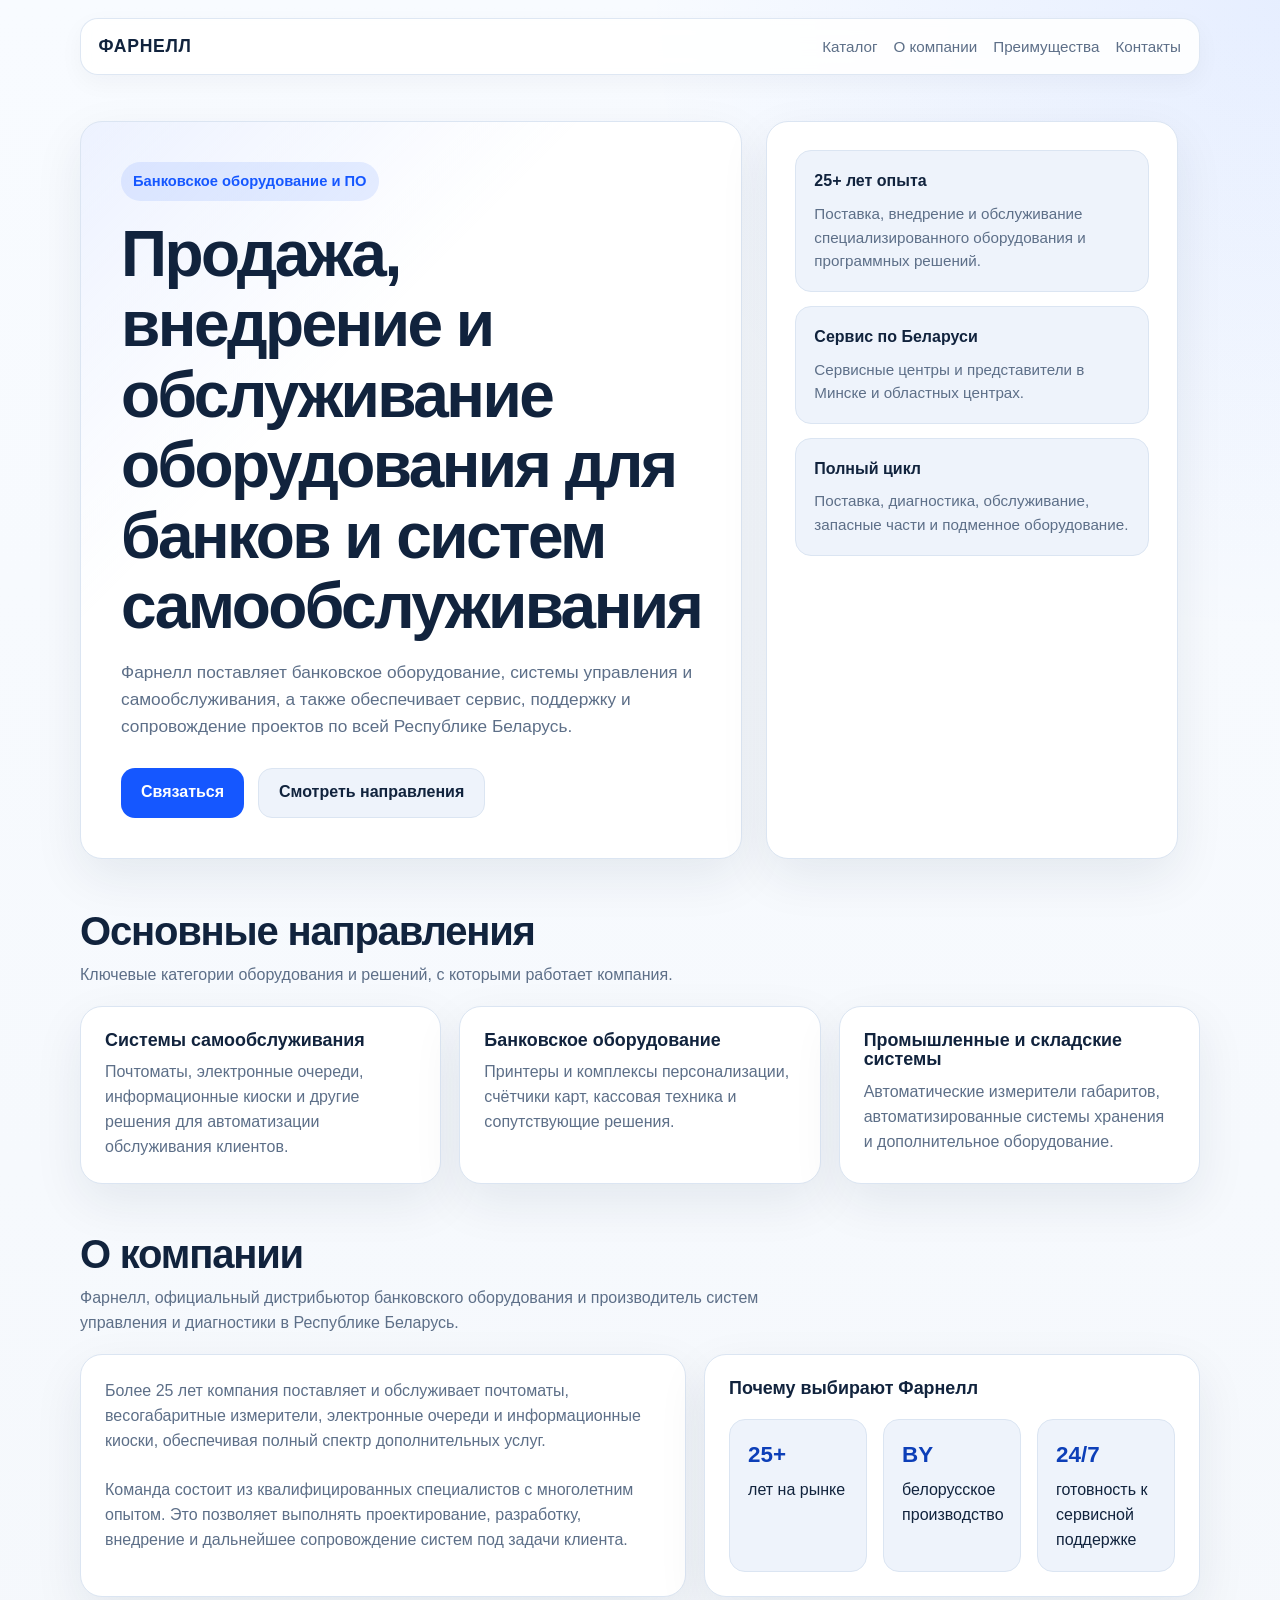
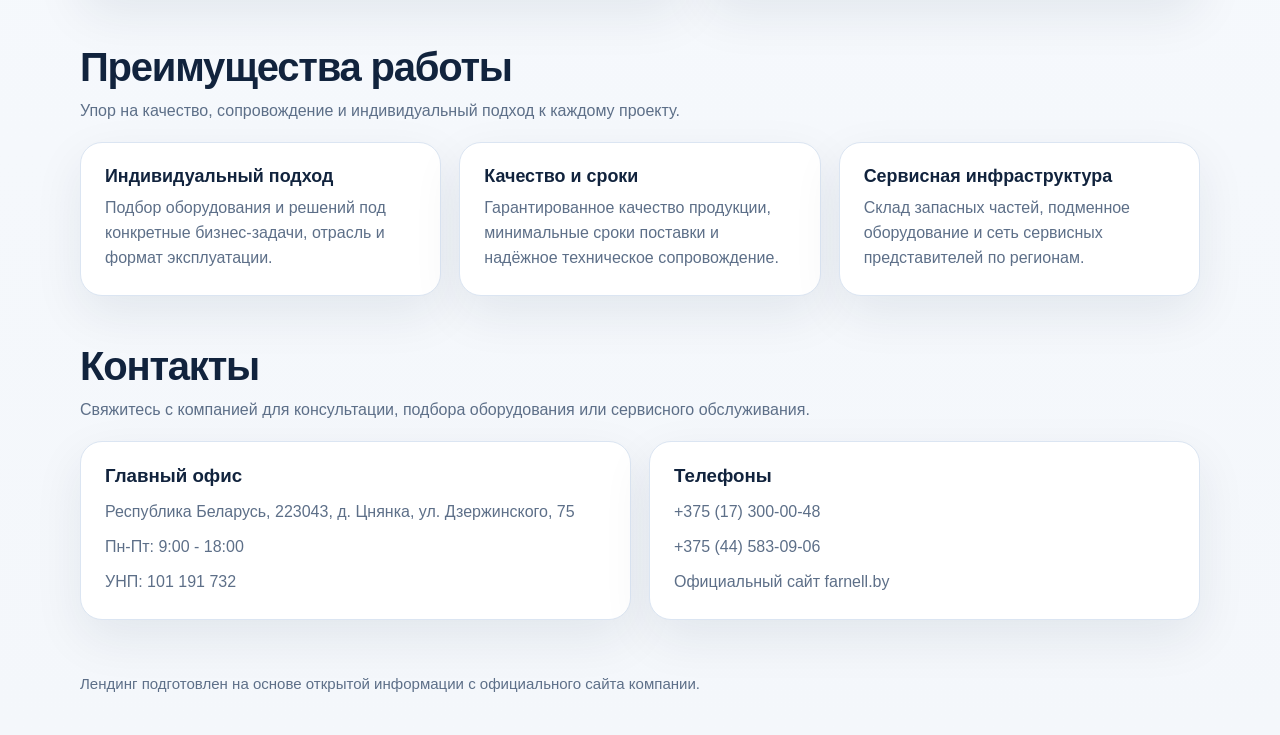
==== index.html @ da5ad464 "Create Farnell landing page" ====
<!DOCTYPE html>
<html lang="ru">
<head>
  <meta charset="UTF-8" />
  <meta name="viewport" content="width=device-width, initial-scale=1.0" />
  <title>Фарнелл, банковское оборудование и ПО</title>
  <meta name="description" content="Продажа, внедрение и обслуживание банковского оборудования, систем самообслуживания и программного обеспечения." />
  <style>
    :root {
      --bg: #f4f7fb;
      --surface: #ffffff;
      --surface-soft: #eef3fb;
      --text: #11233d;
      --muted: #5d6f88;
      --accent: #1557ff;
      --accent-dark: #0d3fb8;
      --border: #dbe5f2;
      --shadow: 0 18px 50px rgba(17, 35, 61, 0.08);
      --radius: 22px;
      --radius-sm: 16px;
      --max: 1120px;
    }

    * {
      box-sizing: border-box;
    }

    body {
      margin: 0;
      font-family: Inter, Arial, sans-serif;
      color: var(--text);
      background:
        radial-gradient(circle at top right, rgba(21, 87, 255, 0.08), transparent 24%),
        linear-gradient(180deg, #f8fbff 0%, var(--bg) 100%);
      line-height: 1.55;
    }

    a {
      color: inherit;
      text-decoration: none;
    }

    img {
      max-width: 100%;
      display: block;
    }

    .container {
      width: min(var(--max), calc(100% - 32px));
      margin: 0 auto;
    }

    .header {
      padding: 18px 0;
    }

    .header__bar {
      display: flex;
      justify-content: space-between;
      align-items: center;
      gap: 16px;
      padding: 14px 18px;
      background: rgba(255, 255, 255, 0.88);
      border: 1px solid rgba(219, 229, 242, 0.9);
      border-radius: 18px;
      box-shadow: 0 8px 25px rgba(17, 35, 61, 0.04);
      backdrop-filter: blur(10px);
    }

    .logo {
      font-size: 1.1rem;
      font-weight: 800;
      letter-spacing: 0.04em;
      text-transform: uppercase;
    }

    .nav {
      display: flex;
      flex-wrap: wrap;
      gap: 16px;
      color: var(--muted);
      font-size: 0.95rem;
    }

    .nav a:hover,
    .contact-list a:hover,
    .link:hover {
      color: var(--accent);
    }

    .hero {
      padding: 28px 0 36px;
    }

    .hero__grid {
      display: grid;
      grid-template-columns: 1.35fr 0.95fr;
      gap: 24px;
      align-items: stretch;
    }

    .hero__main,
    .hero__side,
    .card,
    .contact-card {
      background: var(--surface);
      border: 1px solid var(--border);
      border-radius: var(--radius);
      box-shadow: var(--shadow);
    }

    .hero__main {
      padding: 40px;
      background:
        linear-gradient(135deg, rgba(21, 87, 255, 0.08), rgba(255,255,255,0.98) 36%),
        var(--surface);
    }

    .hero__side {
      padding: 28px;
      display: grid;
      gap: 14px;
      align-content: start;
    }

    .badge {
      display: inline-flex;
      align-items: center;
      gap: 8px;
      padding: 8px 12px;
      border-radius: 999px;
      background: rgba(21, 87, 255, 0.1);
      color: var(--accent);
      font-weight: 700;
      font-size: 0.92rem;
      margin-bottom: 18px;
    }

    h1, h2, h3 {
      margin: 0;
      line-height: 1.1;
    }

    h1 {
      font-size: clamp(2.2rem, 5vw, 4.4rem);
      letter-spacing: -0.04em;
      max-width: 720px;
    }

    .lead {
      margin: 18px 0 0;
      color: var(--muted);
      font-size: 1.08rem;
      max-width: 700px;
    }

    .actions {
      display: flex;
      flex-wrap: wrap;
      gap: 14px;
      margin-top: 28px;
    }

    .button {
      display: inline-flex;
      align-items: center;
      justify-content: center;
      min-height: 50px;
      padding: 0 20px;
      border-radius: 14px;
      font-weight: 700;
      transition: 0.2s ease;
    }

    .button--primary {
      background: var(--accent);
      color: #fff;
    }

    .button--secondary {
      background: var(--surface-soft);
      color: var(--text);
      border: 1px solid var(--border);
    }

    .button:hover {
      transform: translateY(-1px);
    }

    .mini {
      padding: 18px;
      border-radius: var(--radius-sm);
      background: var(--surface-soft);
      border: 1px solid var(--border);
    }

    .mini strong {
      display: block;
      margin-bottom: 8px;
      font-size: 1rem;
    }

    .mini p {
      margin: 0;
      color: var(--muted);
      font-size: 0.95rem;
    }

    .section {
      padding: 14px 0 34px;
    }

    .section-head {
      margin-bottom: 18px;
    }

    .section-head h2 {
      font-size: clamp(1.7rem, 3.5vw, 2.5rem);
      letter-spacing: -0.03em;
    }

    .section-head p {
      margin: 10px 0 0;
      color: var(--muted);
      max-width: 760px;
    }

    .grid {
      display: grid;
      grid-template-columns: repeat(3, minmax(0, 1fr));
      gap: 18px;
    }

    .card {
      padding: 24px;
    }

    .card h3 {
      font-size: 1.12rem;
      margin-bottom: 10px;
    }

    .card p,
    .about p,
    .contact-card p,
    .contact-list {
      margin: 0;
      color: var(--muted);
    }

    .facts {
      display: grid;
      grid-template-columns: repeat(3, minmax(0, 1fr));
      gap: 16px;
      margin-top: 20px;
    }

    .fact {
      padding: 18px;
      background: var(--surface-soft);
      border: 1px solid var(--border);
      border-radius: var(--radius-sm);
    }

    .fact strong {
      display: block;
      margin-bottom: 6px;
      font-size: 1.4rem;
      color: var(--accent-dark);
    }

    .about {
      display: grid;
      grid-template-columns: 1.1fr 0.9fr;
      gap: 18px;
    }

    .contact-grid {
      display: grid;
      grid-template-columns: 1fr 1fr;
      gap: 18px;
    }

    .contact-card {
      padding: 24px;
    }

    .contact-list {
      display: grid;
      gap: 10px;
      margin-top: 14px;
    }

    .footer {
      padding: 18px 0 40px;
      color: var(--muted);
      font-size: 0.94rem;
    }

    @media (max-width: 960px) {
      .hero__grid,
      .about,
      .contact-grid,
      .grid,
      .facts {
        grid-template-columns: 1fr;
      }
    }

    @media (max-width: 640px) {
      .container {
        width: min(calc(100% - 20px), var(--max));
      }

      .header__bar {
        flex-direction: column;
        align-items: flex-start;
      }

      .hero__main,
      .hero__side,
      .card,
      .contact-card {
        padding: 20px;
      }

      h1 {
        font-size: 2.1rem;
      }

      .lead {
        font-size: 1rem;
      }

      .actions {
        flex-direction: column;
      }

      .button {
        width: 100%;
      }
    }
  </style>
</head>
<body>
  <header class="header container">
    <div class="header__bar">
      <a href="#top" class="logo">Фарнелл</a>
      <nav class="nav">
        <a href="#catalog">Каталог</a>
        <a href="#about">О компании</a>
        <a href="#advantages">Преимущества</a>
        <a href="#contacts">Контакты</a>
      </nav>
    </div>
  </header>

  <main id="top" class="container">
    <section class="hero">
      <div class="hero__grid">
        <div class="hero__main">
          <div class="badge">Банковское оборудование и ПО</div>
          <h1>Продажа, внедрение и обслуживание оборудования для банков и систем самообслуживания</h1>
          <p class="lead">
            Фарнелл поставляет банковское оборудование, системы управления и самообслуживания,
            а также обеспечивает сервис, поддержку и сопровождение проектов по всей Республике Беларусь.
          </p>
          <div class="actions">
            <a class="button button--primary" href="#contacts">Связаться</a>
            <a class="button button--secondary" href="#catalog">Смотреть направления</a>
          </div>
        </div>

        <aside class="hero__side">
          <div class="mini">
            <strong>25+ лет опыта</strong>
            <p>Поставка, внедрение и обслуживание специализированного оборудования и программных решений.</p>
          </div>
          <div class="mini">
            <strong>Сервис по Беларуси</strong>
            <p>Сервисные центры и представители в Минске и областных центрах.</p>
          </div>
          <div class="mini">
            <strong>Полный цикл</strong>
            <p>Поставка, диагностика, обслуживание, запасные части и подменное оборудование.</p>
          </div>
        </aside>
      </div>
    </section>

    <section id="catalog" class="section">
      <div class="section-head">
        <h2>Основные направления</h2>
        <p>Ключевые категории оборудования и решений, с которыми работает компания.</p>
      </div>
      <div class="grid">
        <article class="card">
          <h3>Системы самообслуживания</h3>
          <p>Почтоматы, электронные очереди, информационные киоски и другие решения для автоматизации обслуживания клиентов.</p>
        </article>
        <article class="card">
          <h3>Банковское оборудование</h3>
          <p>Принтеры и комплексы персонализации, счётчики карт, кассовая техника и сопутствующие решения.</p>
        </article>
        <article class="card">
          <h3>Промышленные и складские системы</h3>
          <p>Автоматические измерители габаритов, автоматизированные системы хранения и дополнительное оборудование.</p>
        </article>
      </div>
    </section>

    <section id="about" class="section">
      <div class="section-head">
        <h2>О компании</h2>
        <p>Фарнелл, официальный дистрибьютор банковского оборудования и производитель систем управления и диагностики в Республике Беларусь.</p>
      </div>
      <div class="about">
        <article class="card">
          <p>
            Более 25 лет компания поставляет и обслуживает почтоматы, весогабаритные измерители,
            электронные очереди и информационные киоски, обеспечивая полный спектр дополнительных услуг.
          </p>
          <br />
          <p>
            Команда состоит из квалифицированных специалистов с многолетним опытом. Это позволяет
            выполнять проектирование, разработку, внедрение и дальнейшее сопровождение систем под задачи клиента.
          </p>
        </article>
        <article id="advantages" class="card">
          <h3>Почему выбирают Фарнелл</h3>
          <div class="facts">
            <div class="fact">
              <strong>25+</strong>
              <span>лет на рынке</span>
            </div>
            <div class="fact">
              <strong>BY</strong>
              <span>белорусское производство</span>
            </div>
            <div class="fact">
              <strong>24/7</strong>
              <span>готовность к сервисной поддержке</span>
            </div>
          </div>
        </article>
      </div>
    </section>

    <section class="section">
      <div class="section-head">
        <h2>Преимущества работы</h2>
        <p>Упор на качество, сопровождение и индивидуальный подход к каждому проекту.</p>
      </div>
      <div class="grid">
        <article class="card">
          <h3>Индивидуальный подход</h3>
          <p>Подбор оборудования и решений под конкретные бизнес-задачи, отрасль и формат эксплуатации.</p>
        </article>
        <article class="card">
          <h3>Качество и сроки</h3>
          <p>Гарантированное качество продукции, минимальные сроки поставки и надёжное техническое сопровождение.</p>
        </article>
        <article class="card">
          <h3>Сервисная инфраструктура</h3>
          <p>Склад запасных частей, подменное оборудование и сеть сервисных представителей по регионам.</p>
        </article>
      </div>
    </section>

    <section id="contacts" class="section">
      <div class="section-head">
        <h2>Контакты</h2>
        <p>Свяжитесь с компанией для консультации, подбора оборудования или сервисного обслуживания.</p>
      </div>
      <div class="contact-grid">
        <article class="contact-card">
          <h3>Главный офис</h3>
          <div class="contact-list">
            <span>Республика Беларусь, 223043, д. Цнянка, ул. Дзержинского, 75</span>
            <span>Пн-Пт: 9:00 - 18:00</span>
            <span>УНП: 101 191 732</span>
          </div>
        </article>
        <article class="contact-card">
          <h3>Телефоны</h3>
          <div class="contact-list">
            <a href="tel:+375173000048">+375 (17) 300-00-48</a>
            <a href="tel:+375445830906">+375 (44) 583-09-06</a>
            <a class="link" href="https://farnell.by/" target="_blank" rel="noreferrer">Официальный сайт farnell.by</a>
          </div>
        </article>
      </div>
    </section>
  </main>

  <footer class="footer container">
    <span>Лендинг подготовлен на основе открытой информации с официального сайта компании.</span>
  </footer>
</body>
</html>
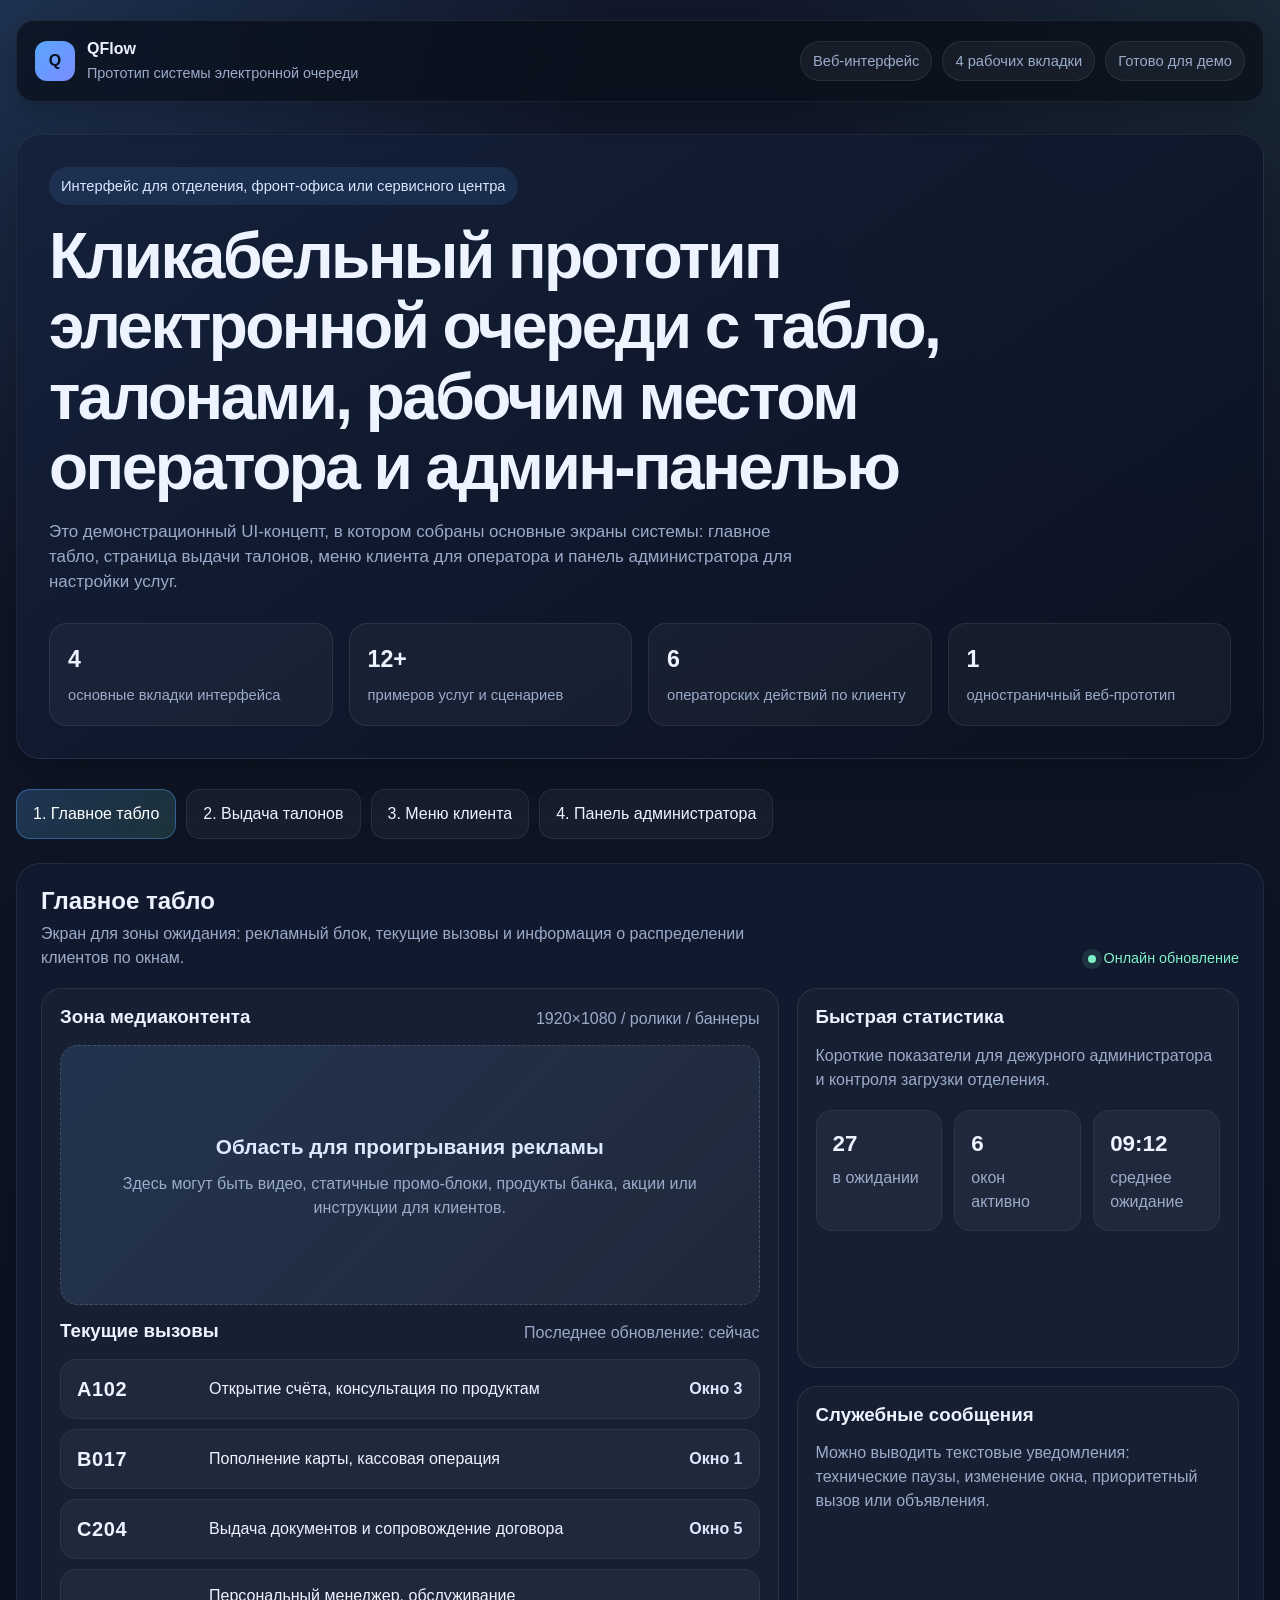
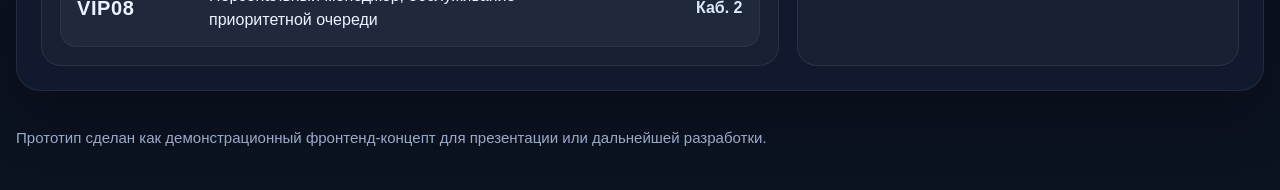
==== commit c2bf97dd: "Create queue system prototype" ====
--- a/index.html
+++ b/index.html
@@ -3,22 +3,25 @@
 <head>
   <meta charset="UTF-8" />
   <meta name="viewport" content="width=device-width, initial-scale=1.0" />
-  <title>Фарнелл, банковское оборудование и ПО</title>
-  <meta name="description" content="Продажа, внедрение и обслуживание банковского оборудования, систем самообслуживания и программного обеспечения." />
+  <title>QFlow, прототип системы электронной очереди</title>
+  <meta name="description" content="Прототип интерфейса системы электронной очереди с табло, выдачей талонов, меню клиента и админ-панелью." />
   <style>
     :root {
-      --bg: #f4f7fb;
-      --surface: #ffffff;
-      --surface-soft: #eef3fb;
-      --text: #11233d;
-      --muted: #5d6f88;
-      --accent: #1557ff;
-      --accent-dark: #0d3fb8;
-      --border: #dbe5f2;
-      --shadow: 0 18px 50px rgba(17, 35, 61, 0.08);
-      --radius: 22px;
+      --bg: #0b1220;
+      --bg-soft: #121b2f;
+      --panel: rgba(18, 27, 47, 0.88);
+      --panel-2: rgba(255, 255, 255, 0.05);
+      --border: rgba(255, 255, 255, 0.08);
+      --text: #edf3ff;
+      --muted: #9aabc9;
+      --accent: #58a6ff;
+      --accent-2: #7ef0c7;
+      --danger: #ff7a9a;
+      --warning: #ffc96b;
+      --shadow: 0 24px 60px rgba(0, 0, 0, 0.28);
+      --radius: 24px;
       --radius-sm: 16px;
-      --max: 1120px;
+      --max: 1280px;
     }
 
     * {
@@ -30,9 +33,10 @@
       font-family: Inter, Arial, sans-serif;
       color: var(--text);
       background:
-        radial-gradient(circle at top right, rgba(21, 87, 255, 0.08), transparent 24%),
-        linear-gradient(180deg, #f8fbff 0%, var(--bg) 100%);
-      line-height: 1.55;
+        radial-gradient(circle at top left, rgba(88, 166, 255, 0.18), transparent 28%),
+        radial-gradient(circle at top right, rgba(126, 240, 199, 0.08), transparent 24%),
+        linear-gradient(180deg, #11182a 0%, var(--bg) 100%);
+      line-height: 1.5;
     }
 
     a {
@@ -40,461 +44,892 @@
       text-decoration: none;
     }
 
-    img {
-      max-width: 100%;
-      display: block;
-    }
-
     .container {
       width: min(var(--max), calc(100% - 32px));
       margin: 0 auto;
     }
 
-    .header {
-      padding: 18px 0;
-    }
-
-    .header__bar {
+    .top {
+      padding: 20px 0 14px;
+    }
+
+    .topbar {
       display: flex;
+      align-items: center;
       justify-content: space-between;
+      gap: 16px;
+      padding: 16px 18px;
+      border: 1px solid var(--border);
+      border-radius: 18px;
+      background: rgba(8, 13, 24, 0.7);
+      backdrop-filter: blur(14px);
+      box-shadow: 0 10px 30px rgba(0, 0, 0, 0.2);
+    }
+
+    .brand {
+      display: flex;
       align-items: center;
-      gap: 16px;
-      padding: 14px 18px;
-      background: rgba(255, 255, 255, 0.88);
-      border: 1px solid rgba(219, 229, 242, 0.9);
-      border-radius: 18px;
-      box-shadow: 0 8px 25px rgba(17, 35, 61, 0.04);
-      backdrop-filter: blur(10px);
-    }
-
-    .logo {
-      font-size: 1.1rem;
+      gap: 12px;
+    }
+
+    .brand-mark {
+      width: 40px;
+      height: 40px;
+      display: grid;
+      place-items: center;
+      border-radius: 12px;
+      background: linear-gradient(135deg, var(--accent), #7b8cff);
+      color: #07111f;
       font-weight: 800;
-      letter-spacing: 0.04em;
-      text-transform: uppercase;
-    }
-
-    .nav {
+    }
+
+    .brand-text strong {
+      display: block;
+      font-size: 1rem;
+    }
+
+    .brand-text span {
+      color: var(--muted);
+      font-size: 0.9rem;
+    }
+
+    .top-actions {
       display: flex;
+      align-items: center;
+      gap: 10px;
       flex-wrap: wrap;
-      gap: 16px;
       color: var(--muted);
-      font-size: 0.95rem;
-    }
-
-    .nav a:hover,
-    .contact-list a:hover,
-    .link:hover {
-      color: var(--accent);
+      font-size: 0.92rem;
+    }
+
+    .pill {
+      padding: 8px 12px;
+      border-radius: 999px;
+      background: rgba(255, 255, 255, 0.05);
+      border: 1px solid var(--border);
     }
 
     .hero {
-      padding: 28px 0 36px;
-    }
-
-    .hero__grid {
-      display: grid;
-      grid-template-columns: 1.35fr 0.95fr;
-      gap: 24px;
-      align-items: stretch;
-    }
-
-    .hero__main,
-    .hero__side,
-    .card,
-    .contact-card {
-      background: var(--surface);
+      padding: 18px 0 22px;
+    }
+
+    .hero-card {
+      padding: 32px;
+      border-radius: var(--radius);
       border: 1px solid var(--border);
-      border-radius: var(--radius);
+      background: linear-gradient(145deg, rgba(21, 33, 59, 0.96), rgba(11, 18, 32, 0.96));
       box-shadow: var(--shadow);
     }
 
-    .hero__main {
-      padding: 40px;
-      background:
-        linear-gradient(135deg, rgba(21, 87, 255, 0.08), rgba(255,255,255,0.98) 36%),
-        var(--surface);
-    }
-
-    .hero__side {
-      padding: 28px;
-      display: grid;
-      gap: 14px;
-      align-content: start;
-    }
-
-    .badge {
+    .eyebrow {
       display: inline-flex;
       align-items: center;
       gap: 8px;
       padding: 8px 12px;
       border-radius: 999px;
-      background: rgba(21, 87, 255, 0.1);
-      color: var(--accent);
-      font-weight: 700;
+      background: rgba(88, 166, 255, 0.12);
+      color: #d7e8ff;
       font-size: 0.92rem;
-      margin-bottom: 18px;
-    }
-
-    h1, h2, h3 {
+      margin-bottom: 16px;
+    }
+
+    h1, h2, h3, h4 {
       margin: 0;
       line-height: 1.1;
     }
 
     h1 {
-      font-size: clamp(2.2rem, 5vw, 4.4rem);
+      font-size: clamp(2.2rem, 5vw, 4rem);
       letter-spacing: -0.04em;
-      max-width: 720px;
-    }
-
-    .lead {
-      margin: 18px 0 0;
+      max-width: 900px;
+    }
+
+    .hero-copy {
+      margin: 16px 0 0;
+      max-width: 760px;
       color: var(--muted);
-      font-size: 1.08rem;
-      max-width: 700px;
-    }
-
-    .actions {
+      font-size: 1.06rem;
+    }
+
+    .stats {
+      display: grid;
+      grid-template-columns: repeat(4, minmax(0, 1fr));
+      gap: 16px;
+      margin-top: 28px;
+    }
+
+    .stat {
+      padding: 18px;
+      border-radius: 18px;
+      background: rgba(255, 255, 255, 0.04);
+      border: 1px solid var(--border);
+    }
+
+    .stat strong {
+      display: block;
+      font-size: 1.45rem;
+      margin-bottom: 6px;
+    }
+
+    .stat span {
+      color: var(--muted);
+      font-size: 0.92rem;
+    }
+
+    .tabs-wrap {
+      padding: 8px 0 36px;
+    }
+
+    .tabs {
+      display: flex;
+      gap: 10px;
+      overflow: auto;
+      padding-bottom: 6px;
+      scrollbar-width: thin;
+    }
+
+    .tab-button {
+      border: 1px solid var(--border);
+      background: rgba(255, 255, 255, 0.04);
+      color: var(--text);
+      padding: 12px 16px;
+      border-radius: 14px;
+      font: inherit;
+      cursor: pointer;
+      white-space: nowrap;
+      transition: 0.2s ease;
+    }
+
+    .tab-button.active {
+      background: linear-gradient(135deg, rgba(88, 166, 255, 0.22), rgba(126, 240, 199, 0.14));
+      border-color: rgba(88, 166, 255, 0.4);
+      color: #ffffff;
+    }
+
+    .tab-panel {
+      display: none;
+      margin-top: 18px;
+      padding: 24px;
+      border-radius: var(--radius);
+      border: 1px solid var(--border);
+      background: var(--panel);
+      box-shadow: var(--shadow);
+    }
+
+    .tab-panel.active {
+      display: block;
+    }
+
+    .panel-head {
+      display: flex;
+      align-items: flex-end;
+      justify-content: space-between;
+      gap: 16px;
+      margin-bottom: 18px;
+    }
+
+    .panel-head p {
+      margin: 8px 0 0;
+      color: var(--muted);
+      max-width: 760px;
+    }
+
+    .screen-grid {
+      display: grid;
+      grid-template-columns: 1.5fr 0.9fr;
+      gap: 18px;
+    }
+
+    .board {
+      padding: 18px;
+      border-radius: 20px;
+      border: 1px solid var(--border);
+      background: rgba(255, 255, 255, 0.03);
+    }
+
+    .board-title {
+      display: flex;
+      justify-content: space-between;
+      gap: 12px;
+      margin-bottom: 14px;
+    }
+
+    .badge-live {
+      display: inline-flex;
+      align-items: center;
+      gap: 8px;
+      color: var(--accent-2);
+      font-size: 0.9rem;
+    }
+
+    .badge-live::before {
+      content: "";
+      width: 8px;
+      height: 8px;
+      border-radius: 50%;
+      background: currentColor;
+      box-shadow: 0 0 0 6px rgba(126, 240, 199, 0.12);
+    }
+
+    .video-zone {
+      min-height: 260px;
+      border-radius: 18px;
+      border: 1px dashed rgba(255, 255, 255, 0.14);
+      background:
+        linear-gradient(135deg, rgba(88, 166, 255, 0.12), rgba(255,255,255,0.02)),
+        rgba(255,255,255,0.02);
+      display: grid;
+      place-items: center;
+      color: #dce9ff;
+      text-align: center;
+      padding: 20px;
+      margin-bottom: 16px;
+    }
+
+    .queue-list {
+      display: grid;
+      gap: 10px;
+    }
+
+    .queue-row,
+    .service-row,
+    .admin-row,
+    .settings-row {
+      display: grid;
+      align-items: center;
+      gap: 12px;
+      padding: 14px 16px;
+      border-radius: 16px;
+      background: rgba(255, 255, 255, 0.04);
+      border: 1px solid rgba(255, 255, 255, 0.06);
+    }
+
+    .queue-row {
+      grid-template-columns: 120px 1fr 120px;
+    }
+
+    .ticket-number {
+      font-weight: 800;
+      font-size: 1.25rem;
+      letter-spacing: 0.03em;
+    }
+
+    .window {
+      text-align: right;
+      color: #dce8ff;
+      font-weight: 700;
+    }
+
+    .side-stack {
+      display: grid;
+      gap: 18px;
+    }
+
+    .mini-card {
+      padding: 18px;
+      border-radius: 20px;
+      border: 1px solid var(--border);
+      background: rgba(255, 255, 255, 0.03);
+    }
+
+    .mini-card p,
+    .info-text,
+    .service-note,
+    .muted {
+      color: var(--muted);
+    }
+
+    .service-tree {
+      display: grid;
+      gap: 14px;
+    }
+
+    .service-group {
+      padding: 18px;
+      border-radius: 18px;
+      background: rgba(255, 255, 255, 0.03);
+      border: 1px solid rgba(255, 255, 255, 0.06);
+    }
+
+    .service-group h4 {
+      margin-bottom: 12px;
+      font-size: 1rem;
+    }
+
+    .subtree {
+      display: grid;
+      gap: 10px;
+      padding-left: 14px;
+      border-left: 2px solid rgba(88, 166, 255, 0.22);
+    }
+
+    .service-row {
+      grid-template-columns: 1fr auto;
+    }
+
+    .service-row button,
+    .action,
+    .admin-action {
+      border: 0;
+      border-radius: 12px;
+      padding: 10px 14px;
+      font: inherit;
+      cursor: pointer;
+      transition: 0.2s ease;
+    }
+
+    .service-row button,
+    .action.primary,
+    .admin-action.primary {
+      background: var(--accent);
+      color: #07111f;
+      font-weight: 700;
+    }
+
+    .action.secondary,
+    .admin-action.secondary {
+      background: rgba(255, 255, 255, 0.06);
+      color: var(--text);
+      border: 1px solid var(--border);
+    }
+
+    .action.warning {
+      background: rgba(255, 201, 107, 0.18);
+      color: #ffe8b4;
+      border: 1px solid rgba(255, 201, 107, 0.14);
+    }
+
+    .action.danger {
+      background: rgba(255, 122, 154, 0.18);
+      color: #ffd3df;
+      border: 1px solid rgba(255, 122, 154, 0.18);
+    }
+
+    .action:hover,
+    .admin-action:hover,
+    .service-row button:hover,
+    .tab-button:hover {
+      transform: translateY(-1px);
+      filter: brightness(1.04);
+    }
+
+    .ticket-actions {
       display: flex;
       flex-wrap: wrap;
-      gap: 14px;
-      margin-top: 28px;
-    }
-
-    .button {
-      display: inline-flex;
-      align-items: center;
-      justify-content: center;
-      min-height: 50px;
-      padding: 0 20px;
-      border-radius: 14px;
-      font-weight: 700;
-      transition: 0.2s ease;
-    }
-
-    .button--primary {
-      background: var(--accent);
-      color: #fff;
-    }
-
-    .button--secondary {
-      background: var(--surface-soft);
-      color: var(--text);
-      border: 1px solid var(--border);
-    }
-
-    .button:hover {
-      transform: translateY(-1px);
-    }
-
-    .mini {
-      padding: 18px;
-      border-radius: var(--radius-sm);
-      background: var(--surface-soft);
-      border: 1px solid var(--border);
-    }
-
-    .mini strong {
+      gap: 12px;
+      margin-top: 18px;
+    }
+
+    .ticket-panel {
+      display: grid;
+      grid-template-columns: 1fr 1fr;
+      gap: 18px;
+    }
+
+    .client-focus {
+      padding: 20px;
+      border-radius: 20px;
+      background: linear-gradient(135deg, rgba(88, 166, 255, 0.14), rgba(255,255,255,0.03));
+      border: 1px solid rgba(88, 166, 255, 0.16);
+    }
+
+    .client-number {
+      font-size: clamp(2rem, 4vw, 3.2rem);
+      font-weight: 800;
+      letter-spacing: 0.04em;
+      margin: 6px 0 10px;
+    }
+
+    .kpi-grid {
+      display: grid;
+      grid-template-columns: repeat(3, minmax(0, 1fr));
+      gap: 12px;
+      margin-top: 18px;
+    }
+
+    .kpi {
+      padding: 16px;
+      border-radius: 16px;
+      background: rgba(255, 255, 255, 0.04);
+      border: 1px solid rgba(255, 255, 255, 0.06);
+    }
+
+    .kpi strong {
       display: block;
-      margin-bottom: 8px;
-      font-size: 1rem;
-    }
-
-    .mini p {
-      margin: 0;
-      color: var(--muted);
-      font-size: 0.95rem;
-    }
-
-    .section {
-      padding: 14px 0 34px;
-    }
-
-    .section-head {
-      margin-bottom: 18px;
-    }
-
-    .section-head h2 {
-      font-size: clamp(1.7rem, 3.5vw, 2.5rem);
-      letter-spacing: -0.03em;
-    }
-
-    .section-head p {
-      margin: 10px 0 0;
-      color: var(--muted);
-      max-width: 760px;
-    }
-
-    .grid {
-      display: grid;
-      grid-template-columns: repeat(3, minmax(0, 1fr));
-      gap: 18px;
-    }
-
-    .card {
-      padding: 24px;
-    }
-
-    .card h3 {
-      font-size: 1.12rem;
-      margin-bottom: 10px;
-    }
-
-    .card p,
-    .about p,
-    .contact-card p,
-    .contact-list {
-      margin: 0;
-      color: var(--muted);
-    }
-
-    .facts {
-      display: grid;
-      grid-template-columns: repeat(3, minmax(0, 1fr));
-      gap: 16px;
-      margin-top: 20px;
-    }
-
-    .fact {
-      padding: 18px;
-      background: var(--surface-soft);
-      border: 1px solid var(--border);
-      border-radius: var(--radius-sm);
-    }
-
-    .fact strong {
-      display: block;
+      font-size: 1.4rem;
       margin-bottom: 6px;
-      font-size: 1.4rem;
-      color: var(--accent-dark);
-    }
-
-    .about {
+    }
+
+    .admin-layout {
       display: grid;
       grid-template-columns: 1.1fr 0.9fr;
       gap: 18px;
     }
 
-    .contact-grid {
-      display: grid;
-      grid-template-columns: 1fr 1fr;
-      gap: 18px;
-    }
-
-    .contact-card {
-      padding: 24px;
-    }
-
-    .contact-list {
-      display: grid;
-      gap: 10px;
-      margin-top: 14px;
+    .admin-list,
+    .settings-list {
+      display: grid;
+      gap: 12px;
+    }
+
+    .admin-row {
+      grid-template-columns: 1fr auto;
+    }
+
+    .settings-row {
+      grid-template-columns: 1fr auto;
     }
 
     .footer {
-      padding: 18px 0 40px;
+      padding: 0 0 40px;
       color: var(--muted);
       font-size: 0.94rem;
     }
 
-    @media (max-width: 960px) {
-      .hero__grid,
-      .about,
-      .contact-grid,
-      .grid,
-      .facts {
+    @media (max-width: 980px) {
+      .stats,
+      .screen-grid,
+      .ticket-panel,
+      .admin-layout,
+      .kpi-grid {
         grid-template-columns: 1fr;
       }
-    }
-
-    @media (max-width: 640px) {
+
+      .queue-row {
+        grid-template-columns: 1fr;
+      }
+
+      .window {
+        text-align: left;
+      }
+    }
+
+    @media (max-width: 720px) {
       .container {
         width: min(calc(100% - 20px), var(--max));
       }
 
-      .header__bar {
+      .topbar {
         flex-direction: column;
         align-items: flex-start;
       }
 
-      .hero__main,
-      .hero__side,
-      .card,
-      .contact-card {
+      .hero-card,
+      .tab-panel {
         padding: 20px;
       }
 
       h1 {
-        font-size: 2.1rem;
-      }
-
-      .lead {
-        font-size: 1rem;
-      }
-
-      .actions {
+        font-size: 2rem;
+      }
+
+      .stats {
+        grid-template-columns: 1fr 1fr;
+      }
+    }
+
+    @media (max-width: 520px) {
+      .stats {
+        grid-template-columns: 1fr;
+      }
+
+      .service-row,
+      .admin-row,
+      .settings-row {
+        grid-template-columns: 1fr;
+      }
+
+      .ticket-actions {
         flex-direction: column;
       }
 
-      .button {
+      .action,
+      .admin-action,
+      .service-row button,
+      .tab-button {
         width: 100%;
       }
     }
   </style>
 </head>
 <body>
-  <header class="header container">
-    <div class="header__bar">
-      <a href="#top" class="logo">Фарнелл</a>
-      <nav class="nav">
-        <a href="#catalog">Каталог</a>
-        <a href="#about">О компании</a>
-        <a href="#advantages">Преимущества</a>
-        <a href="#contacts">Контакты</a>
-      </nav>
+  <header class="top container">
+    <div class="topbar">
+      <div class="brand">
+        <div class="brand-mark">Q</div>
+        <div class="brand-text">
+          <strong>QFlow</strong>
+          <span>Прототип системы электронной очереди</span>
+        </div>
+      </div>
+      <div class="top-actions">
+        <span class="pill">Веб-интерфейс</span>
+        <span class="pill">4 рабочих вкладки</span>
+        <span class="pill">Готово для демо</span>
+      </div>
     </div>
   </header>
 
-  <main id="top" class="container">
+  <main class="container">
     <section class="hero">
-      <div class="hero__grid">
-        <div class="hero__main">
-          <div class="badge">Банковское оборудование и ПО</div>
-          <h1>Продажа, внедрение и обслуживание оборудования для банков и систем самообслуживания</h1>
-          <p class="lead">
-            Фарнелл поставляет банковское оборудование, системы управления и самообслуживания,
-            а также обеспечивает сервис, поддержку и сопровождение проектов по всей Республике Беларусь.
-          </p>
-          <div class="actions">
-            <a class="button button--primary" href="#contacts">Связаться</a>
-            <a class="button button--secondary" href="#catalog">Смотреть направления</a>
+      <div class="hero-card">
+        <div class="eyebrow">Интерфейс для отделения, фронт-офиса или сервисного центра</div>
+        <h1>Кликабельный прототип электронной очереди с табло, талонами, рабочим местом оператора и админ-панелью</h1>
+        <p class="hero-copy">
+          Это демонстрационный UI-концепт, в котором собраны основные экраны системы: главное табло,
+          страница выдачи талонов, меню клиента для оператора и панель администратора для настройки услуг.
+        </p>
+        <div class="stats">
+          <div class="stat">
+            <strong>4</strong>
+            <span>основные вкладки интерфейса</span>
+          </div>
+          <div class="stat">
+            <strong>12+</strong>
+            <span>примеров услуг и сценариев</span>
+          </div>
+          <div class="stat">
+            <strong>6</strong>
+            <span>операторских действий по клиенту</span>
+          </div>
+          <div class="stat">
+            <strong>1</strong>
+            <span>одностраничный веб-прототип</span>
           </div>
         </div>
-
-        <aside class="hero__side">
-          <div class="mini">
-            <strong>25+ лет опыта</strong>
-            <p>Поставка, внедрение и обслуживание специализированного оборудования и программных решений.</p>
-          </div>
-          <div class="mini">
-            <strong>Сервис по Беларуси</strong>
-            <p>Сервисные центры и представители в Минске и областных центрах.</p>
-          </div>
-          <div class="mini">
-            <strong>Полный цикл</strong>
-            <p>Поставка, диагностика, обслуживание, запасные части и подменное оборудование.</p>
-          </div>
-        </aside>
       </div>
     </section>
 
-    <section id="catalog" class="section">
-      <div class="section-head">
-        <h2>Основные направления</h2>
-        <p>Ключевые категории оборудования и решений, с которыми работает компания.</p>
+    <section class="tabs-wrap">
+      <div class="tabs" role="tablist" aria-label="Разделы прототипа">
+        <button class="tab-button active" data-tab="board" role="tab" aria-selected="true">1. Главное табло</button>
+        <button class="tab-button" data-tab="tickets" role="tab" aria-selected="false">2. Выдача талонов</button>
+        <button class="tab-button" data-tab="client" role="tab" aria-selected="false">3. Меню клиента</button>
+        <button class="tab-button" data-tab="admin" role="tab" aria-selected="false">4. Панель администратора</button>
       </div>
-      <div class="grid">
-        <article class="card">
-          <h3>Системы самообслуживания</h3>
-          <p>Почтоматы, электронные очереди, информационные киоски и другие решения для автоматизации обслуживания клиентов.</p>
-        </article>
-        <article class="card">
-          <h3>Банковское оборудование</h3>
-          <p>Принтеры и комплексы персонализации, счётчики карт, кассовая техника и сопутствующие решения.</p>
-        </article>
-        <article class="card">
-          <h3>Промышленные и складские системы</h3>
-          <p>Автоматические измерители габаритов, автоматизированные системы хранения и дополнительное оборудование.</p>
-        </article>
-      </div>
-    </section>
-
-    <section id="about" class="section">
-      <div class="section-head">
-        <h2>О компании</h2>
-        <p>Фарнелл, официальный дистрибьютор банковского оборудования и производитель систем управления и диагностики в Республике Беларусь.</p>
-      </div>
-      <div class="about">
-        <article class="card">
-          <p>
-            Более 25 лет компания поставляет и обслуживает почтоматы, весогабаритные измерители,
-            электронные очереди и информационные киоски, обеспечивая полный спектр дополнительных услуг.
-          </p>
-          <br />
-          <p>
-            Команда состоит из квалифицированных специалистов с многолетним опытом. Это позволяет
-            выполнять проектирование, разработку, внедрение и дальнейшее сопровождение систем под задачи клиента.
-          </p>
-        </article>
-        <article id="advantages" class="card">
-          <h3>Почему выбирают Фарнелл</h3>
-          <div class="facts">
-            <div class="fact">
-              <strong>25+</strong>
-              <span>лет на рынке</span>
-            </div>
-            <div class="fact">
-              <strong>BY</strong>
-              <span>белорусское производство</span>
-            </div>
-            <div class="fact">
-              <strong>24/7</strong>
-              <span>готовность к сервисной поддержке</span>
-            </div>
-          </div>
-        </article>
-      </div>
-    </section>
-
-    <section class="section">
-      <div class="section-head">
-        <h2>Преимущества работы</h2>
-        <p>Упор на качество, сопровождение и индивидуальный подход к каждому проекту.</p>
-      </div>
-      <div class="grid">
-        <article class="card">
-          <h3>Индивидуальный подход</h3>
-          <p>Подбор оборудования и решений под конкретные бизнес-задачи, отрасль и формат эксплуатации.</p>
-        </article>
-        <article class="card">
-          <h3>Качество и сроки</h3>
-          <p>Гарантированное качество продукции, минимальные сроки поставки и надёжное техническое сопровождение.</p>
-        </article>
-        <article class="card">
-          <h3>Сервисная инфраструктура</h3>
-          <p>Склад запасных частей, подменное оборудование и сеть сервисных представителей по регионам.</p>
-        </article>
-      </div>
-    </section>
-
-    <section id="contacts" class="section">
-      <div class="section-head">
-        <h2>Контакты</h2>
-        <p>Свяжитесь с компанией для консультации, подбора оборудования или сервисного обслуживания.</p>
-      </div>
-      <div class="contact-grid">
-        <article class="contact-card">
-          <h3>Главный офис</h3>
-          <div class="contact-list">
-            <span>Республика Беларусь, 223043, д. Цнянка, ул. Дзержинского, 75</span>
-            <span>Пн-Пт: 9:00 - 18:00</span>
-            <span>УНП: 101 191 732</span>
-          </div>
-        </article>
-        <article class="contact-card">
-          <h3>Телефоны</h3>
-          <div class="contact-list">
-            <a href="tel:+375173000048">+375 (17) 300-00-48</a>
-            <a href="tel:+375445830906">+375 (44) 583-09-06</a>
-            <a class="link" href="https://farnell.by/" target="_blank" rel="noreferrer">Официальный сайт farnell.by</a>
-          </div>
-        </article>
-      </div>
+
+      <section id="board" class="tab-panel active" role="tabpanel">
+        <div class="panel-head">
+          <div>
+            <h2>Главное табло</h2>
+            <p>Экран для зоны ожидания: рекламный блок, текущие вызовы и информация о распределении клиентов по окнам.</p>
+          </div>
+          <span class="badge-live">Онлайн обновление</span>
+        </div>
+
+        <div class="screen-grid">
+          <div class="board">
+            <div class="board-title">
+              <h3>Зона медиаконтента</h3>
+              <span class="muted">1920×1080 / ролики / баннеры</span>
+            </div>
+            <div class="video-zone">
+              <div>
+                <strong style="display:block; font-size:1.3rem; margin-bottom:10px;">Область для проигрывания рекламы</strong>
+                <span class="muted">Здесь могут быть видео, статичные промо-блоки, продукты банка, акции или инструкции для клиентов.</span>
+              </div>
+            </div>
+
+            <div class="board-title">
+              <h3>Текущие вызовы</h3>
+              <span class="muted">Последнее обновление: сейчас</span>
+            </div>
+            <div class="queue-list">
+              <div class="queue-row">
+                <div class="ticket-number">A102</div>
+                <div>Открытие счёта, консультация по продуктам</div>
+                <div class="window">Окно 3</div>
+              </div>
+              <div class="queue-row">
+                <div class="ticket-number">B017</div>
+                <div>Пополнение карты, кассовая операция</div>
+                <div class="window">Окно 1</div>
+              </div>
+              <div class="queue-row">
+                <div class="ticket-number">C204</div>
+                <div>Выдача документов и сопровождение договора</div>
+                <div class="window">Окно 5</div>
+              </div>
+              <div class="queue-row">
+                <div class="ticket-number">VIP08</div>
+                <div>Персональный менеджер, обслуживание приоритетной очереди</div>
+                <div class="window">Каб. 2</div>
+              </div>
+            </div>
+          </div>
+
+          <aside class="side-stack">
+            <div class="mini-card">
+              <h3>Быстрая статистика</h3>
+              <p class="info-text">Короткие показатели для дежурного администратора и контроля загрузки отделения.</p>
+              <div class="kpi-grid">
+                <div class="kpi"><strong>27</strong><span class="muted">в ожидании</span></div>
+                <div class="kpi"><strong>6</strong><span class="muted">окон активно</span></div>
+                <div class="kpi"><strong>09:12</strong><span class="muted">среднее ожидание</span></div>
+              </div>
+            </div>
+            <div class="mini-card">
+              <h3>Служебные сообщения</h3>
+              <p class="info-text">Можно выводить текстовые уведомления: технические паузы, изменение окна, приоритетный вызов или объявления.</p>
+            </div>
+          </aside>
+        </div>
+      </section>
+
+      <section id="tickets" class="tab-panel" role="tabpanel">
+        <div class="panel-head">
+          <div>
+            <h2>Страница выдачи талонов</h2>
+            <p>Клиентский экран терминала с древовидной структурой услуг, кнопкой предварительной записи и выбором нужного сценария обслуживания.</p>
+          </div>
+        </div>
+
+        <div class="screen-grid">
+          <div class="board">
+            <div class="service-tree">
+              <div class="service-group">
+                <h4>Банковские операции</h4>
+                <div class="subtree">
+                  <div class="service-row">
+                    <div>
+                      <strong>Карты и счета</strong>
+                      <div class="service-note">Открытие счёта, выпуск карты, перевыпуск, смена данных</div>
+                    </div>
+                    <button>Взять талон</button>
+                  </div>
+                  <div class="service-row">
+                    <div>
+                      <strong>Кассовое обслуживание</strong>
+                      <div class="service-note">Внесение наличных, снятие, обмен, пополнение карты</div>
+                    </div>
+                    <button>Взять талон</button>
+                  </div>
+                </div>
+              </div>
+
+              <div class="service-group">
+                <h4>Кредиты и консультации</h4>
+                <div class="subtree">
+                  <div class="service-row">
+                    <div>
+                      <strong>Потребительский кредит</strong>
+                      <div class="service-note">Первичная консультация, расчёт условий, подача заявки</div>
+                    </div>
+                    <button>Взять талон</button>
+                  </div>
+                  <div class="service-row">
+                    <div>
+                      <strong>Ипотека и лизинг</strong>
+                      <div class="service-note">Консультации по долгосрочным финансовым продуктам</div>
+                    </div>
+                    <button>Взять талон</button>
+                  </div>
+                </div>
+              </div>
+
+              <div class="service-group">
+                <h4>Сервис и поддержка</h4>
+                <div class="subtree">
+                  <div class="service-row">
+                    <div>
+                      <strong>Проблема с картой или платёжным сервисом</strong>
+                      <div class="service-note">Блокировка, разблокировка, спорная операция, помощь с приложением</div>
+                    </div>
+                    <button>Взять талон</button>
+                  </div>
+                  <div class="service-row">
+                    <div>
+                      <strong>Юридические лица</strong>
+                      <div class="service-note">Расчётно-кассовое обслуживание, эквайринг, корпоративные продукты</div>
+                    </div>
+                    <button>Взять талон</button>
+                  </div>
+                </div>
+              </div>
+            </div>
+          </div>
+
+          <aside class="side-stack">
+            <div class="mini-card">
+              <h3>Быстрые действия</h3>
+              <div class="ticket-actions">
+                <button class="action primary">Предварительная запись</button>
+                <button class="action secondary">Повторная печать талона</button>
+              </div>
+            </div>
+            <div class="mini-card">
+              <h3>Сценарий терминала</h3>
+              <p class="info-text">На реальном терминале здесь можно добавить пошаговую навигацию, язык интерфейса, крупные кнопки и экран подтверждения печати талона.</p>
+            </div>
+          </aside>
+        </div>
+      </section>
+
+      <section id="client" class="tab-panel" role="tabpanel">
+        <div class="panel-head">
+          <div>
+            <h2>Меню клиента для оператора</h2>
+            <p>Рабочее место оператора с основной карточкой клиента и набором действий по управлению вызовом и обслуживанием.</p>
+          </div>
+        </div>
+
+        <div class="ticket-panel">
+          <div class="client-focus">
+            <span class="muted">Текущий талон</span>
+            <div class="client-number">A102</div>
+            <h3>Открытие счёта и консультация по пакету услуг</h3>
+            <p class="info-text">Клиент ожидает 06:24, приоритет обычный, оператор: Окно 3.</p>
+
+            <div class="ticket-actions">
+              <button class="action primary">Вызвать</button>
+              <button class="action danger">Отклонить</button>
+              <button class="action secondary">Перенаправить</button>
+              <button class="action warning">Отложить</button>
+              <button class="action secondary">Вызвать по номеру</button>
+              <button class="action primary">Завершить</button>
+            </div>
+          </div>
+
+          <div class="side-stack">
+            <div class="mini-card">
+              <h3>Информация по клиенту</h3>
+              <p class="info-text">Можно показывать комментарии, тип обращения, желаемую услугу, источник записи, время ожидания и историю движения по очереди.</p>
+            </div>
+            <div class="mini-card">
+              <h3>Операции оператора</h3>
+              <div class="queue-list">
+                <div class="queue-row" style="grid-template-columns: 1fr;">
+                  <div><strong>Вызвать</strong><div class="muted">Переводит талон в активное обслуживание и выводит вызов на табло</div></div>
+                </div>
+                <div class="queue-row" style="grid-template-columns: 1fr;">
+                  <div><strong>Перенаправить</strong><div class="muted">Отправляет клиента в другую очередь, услугу или окно</div></div>
+                </div>
+                <div class="queue-row" style="grid-template-columns: 1fr;">
+                  <div><strong>Отложить</strong><div class="muted">Временно убирает талон из активной работы с последующим возвратом</div></div>
+                </div>
+              </div>
+            </div>
+          </div>
+        </div>
+      </section>
+
+      <section id="admin" class="tab-panel" role="tabpanel">
+        <div class="panel-head">
+          <div>
+            <h2>Панель администратора</h2>
+            <p>Экран для управления каталогом услуг, параметрами очередей, окнами обслуживания и базовыми правилами маршрутизации.</p>
+          </div>
+        </div>
+
+        <div class="admin-layout">
+          <div class="board">
+            <div class="board-title">
+              <h3>Список услуг</h3>
+              <button class="admin-action primary">Добавить услугу</button>
+            </div>
+            <div class="admin-list">
+              <div class="admin-row">
+                <div>
+                  <strong>Карты и счета</strong>
+                  <div class="muted">Код: BANK-01 • Активна • Среднее время: 15 мин</div>
+                </div>
+                <button class="admin-action secondary">Изменить</button>
+              </div>
+              <div class="admin-row">
+                <div>
+                  <strong>Кассовое обслуживание</strong>
+                  <div class="muted">Код: CASH-02 • Активна • Среднее время: 8 мин</div>
+                </div>
+                <button class="admin-action secondary">Изменить</button>
+              </div>
+              <div class="admin-row">
+                <div>
+                  <strong>Кредиты и консультации</strong>
+                  <div class="muted">Код: CREDIT-07 • Активна • Требуется специалист</div>
+                </div>
+                <button class="admin-action secondary">Изменить</button>
+              </div>
+              <div class="admin-row">
+                <div>
+                  <strong>Юридические лица</strong>
+                  <div class="muted">Код: B2B-12 • Активна • Приоритет: средний</div>
+                </div>
+                <button class="admin-action secondary">Изменить</button>
+              </div>
+            </div>
+          </div>
+
+          <aside class="side-stack">
+            <div class="mini-card">
+              <h3>Параметры услуги</h3>
+              <div class="settings-list">
+                <div class="settings-row">
+                  <div>
+                    <strong>Среднее время обслуживания</strong>
+                    <div class="muted">Используется в расчёте загрузки и SLA</div>
+                  </div>
+                  <span>15 мин</span>
+                </div>
+                <div class="settings-row">
+                  <div>
+                    <strong>Доступные окна</strong>
+                    <div class="muted">Какие операторы могут обслуживать эту услугу</div>
+                  </div>
+                  <span>1, 3, 5</span>
+                </div>
+                <div class="settings-row">
+                  <div>
+                    <strong>Приоритет</strong>
+                    <div class="muted">Обычный, высокий, VIP, служебный</div>
+                  </div>
+                  <span>Обычный</span>
+                </div>
+                <div class="settings-row">
+                  <div>
+                    <strong>Предварительная запись</strong>
+                    <div class="muted">Разрешать запись заранее для этой услуги</div>
+                  </div>
+                  <span>Да</span>
+                </div>
+              </div>
+            </div>
+
+            <div class="mini-card">
+              <h3>Что ещё можно добавить</h3>
+              <p class="info-text">Роли пользователей, расписания работы окон, сценарии приоритизации, интеграцию с SMS, API табло и журнал событий.</p>
+            </div>
+          </aside>
+        </div>
+      </section>
     </section>
   </main>
 
   <footer class="footer container">
-    <span>Лендинг подготовлен на основе открытой информации с официального сайта компании.</span>
+    <span>Прототип сделан как демонстрационный фронтенд-концепт для презентации или дальнейшей разработки.</span>
   </footer>
+
+  <script>
+    const buttons = document.querySelectorAll('.tab-button');
+    const panels = document.querySelectorAll('.tab-panel');
+
+    buttons.forEach((button) => {
+      button.addEventListener('click', () => {
+        const target = button.dataset.tab;
+
+        buttons.forEach((btn) => {
+          btn.classList.remove('active');
+          btn.setAttribute('aria-selected', 'false');
+        });
+
+        panels.forEach((panel) => {
+          panel.classList.remove('active');
+        });
+
+        button.classList.add('active');
+        button.setAttribute('aria-selected', 'true');
+        document.getElementById(target).classList.add('active');
+      });
+    });
+  </script>
 </body>
 </html>
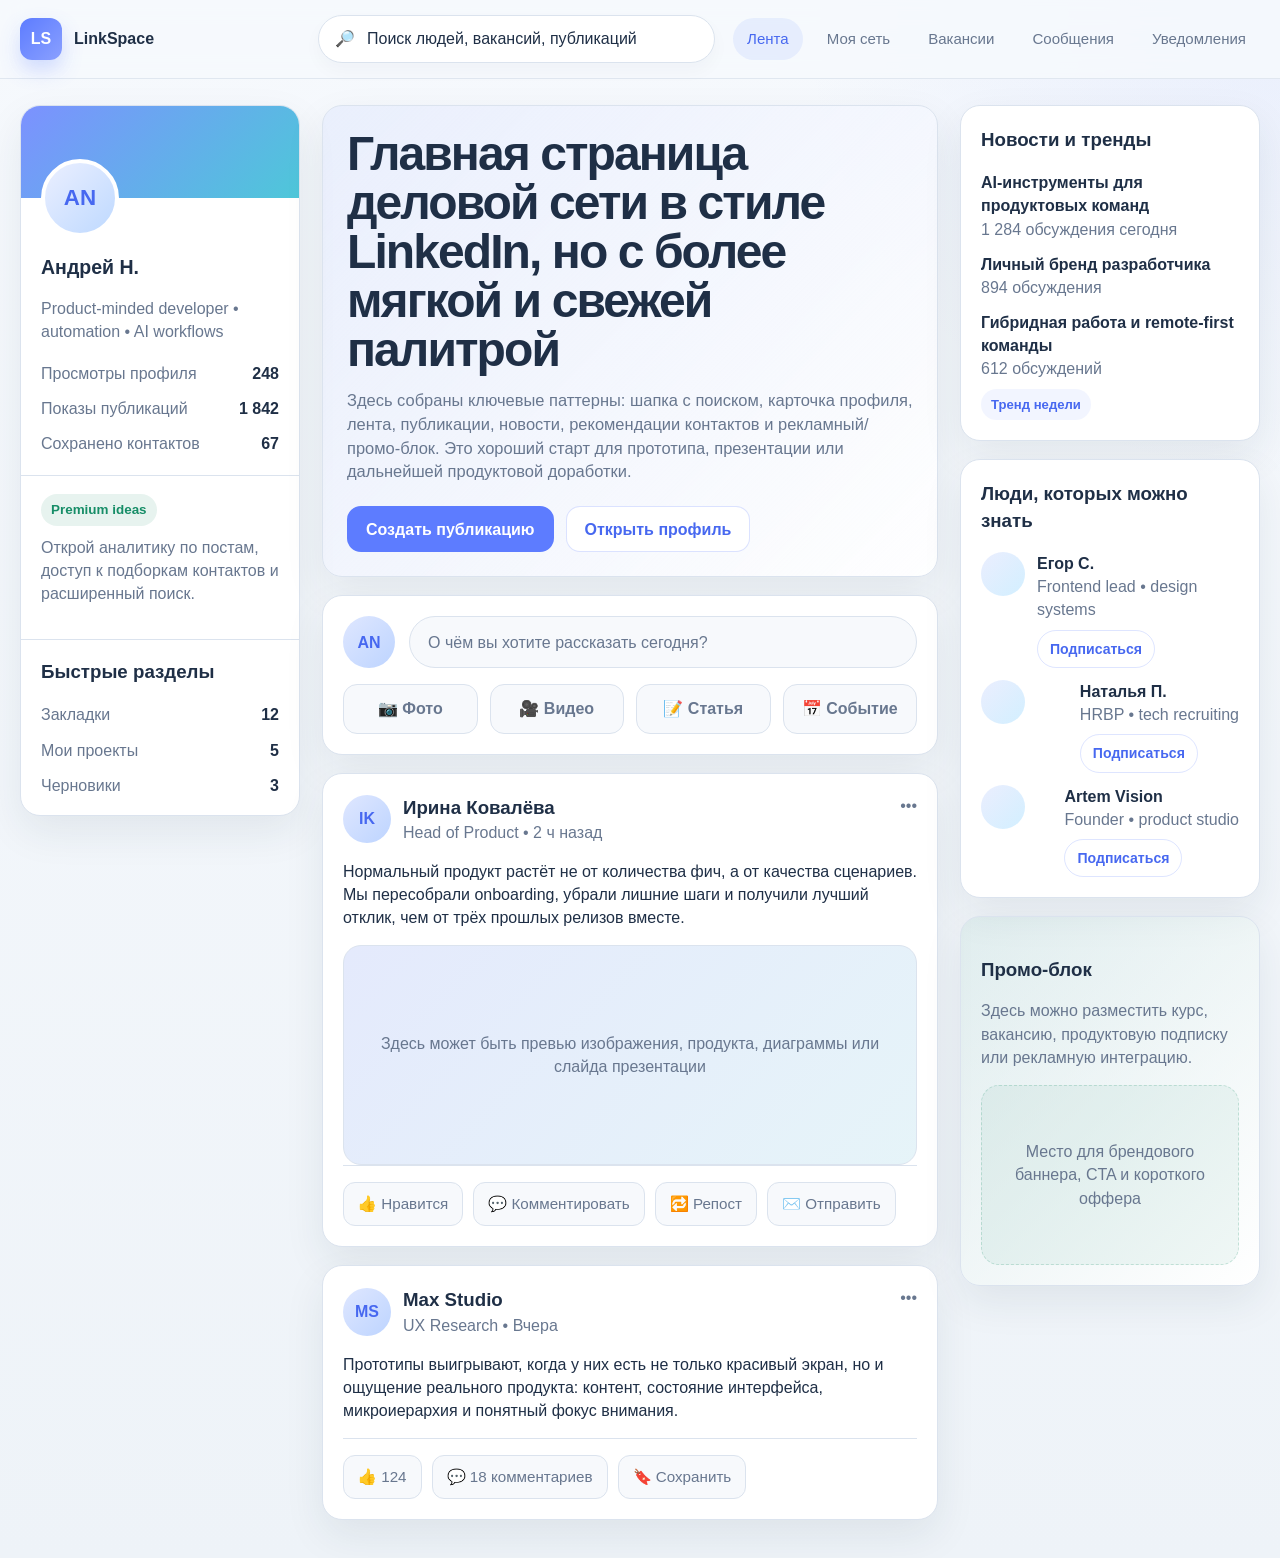
==== commit 97c518f7: "Create LinkedIn-style homepage prototype" ====
--- a/index.html
+++ b/index.html
@@ -3,25 +3,24 @@
 <head>
   <meta charset="UTF-8" />
   <meta name="viewport" content="width=device-width, initial-scale=1.0" />
-  <title>QFlow, прототип системы электронной очереди</title>
-  <meta name="description" content="Прототип интерфейса системы электронной очереди с табло, выдачей талонов, меню клиента и админ-панелью." />
+  <title>LinkSpace, прототип социальной деловой сети</title>
+  <meta name="description" content="Одностраничный прототип главной страницы деловой социальной сети в духе LinkedIn." />
   <style>
     :root {
-      --bg: #0b1220;
-      --bg-soft: #121b2f;
-      --panel: rgba(18, 27, 47, 0.88);
-      --panel-2: rgba(255, 255, 255, 0.05);
-      --border: rgba(255, 255, 255, 0.08);
-      --text: #edf3ff;
-      --muted: #9aabc9;
-      --accent: #58a6ff;
-      --accent-2: #7ef0c7;
-      --danger: #ff7a9a;
-      --warning: #ffc96b;
-      --shadow: 0 24px 60px rgba(0, 0, 0, 0.28);
-      --radius: 24px;
-      --radius-sm: 16px;
-      --max: 1280px;
+      --bg: #eef3f8;
+      --surface: #ffffff;
+      --surface-soft: #f7f9fc;
+      --border: #dbe3ee;
+      --text: #1f2f46;
+      --muted: #68778f;
+      --accent: #5d7cff;
+      --accent-dark: #4768f0;
+      --success: #168d67;
+      --warning: #d58512;
+      --shadow: 0 16px 40px rgba(31, 47, 70, 0.08);
+      --radius: 20px;
+      --radius-sm: 14px;
+      --max: 1240px;
     }
 
     * {
@@ -33,10 +32,9 @@
       font-family: Inter, Arial, sans-serif;
       color: var(--text);
       background:
-        radial-gradient(circle at top left, rgba(88, 166, 255, 0.18), transparent 28%),
-        radial-gradient(circle at top right, rgba(126, 240, 199, 0.08), transparent 24%),
-        linear-gradient(180deg, #11182a 0%, var(--bg) 100%);
-      line-height: 1.5;
+        radial-gradient(circle at top right, rgba(93, 124, 255, 0.08), transparent 24%),
+        linear-gradient(180deg, #f6f9fd 0%, var(--bg) 100%);
+      line-height: 1.45;
     }
 
     a {
@@ -49,887 +47,666 @@
       margin: 0 auto;
     }
 
-    .top {
-      padding: 20px 0 14px;
+    .topbar-wrap {
+      position: sticky;
+      top: 0;
+      z-index: 30;
+      background: rgba(246, 249, 253, 0.84);
+      backdrop-filter: blur(14px);
+      border-bottom: 1px solid rgba(219, 227, 238, 0.8);
     }
 
     .topbar {
-      display: flex;
-      align-items: center;
-      justify-content: space-between;
-      gap: 16px;
-      padding: 16px 18px;
+      min-height: 78px;
+      display: grid;
+      grid-template-columns: 280px 1fr auto;
+      align-items: center;
+      gap: 18px;
+    }
+
+    .brand {
+      display: flex;
+      align-items: center;
+      gap: 12px;
+      font-weight: 800;
+    }
+
+    .brand-mark {
+      width: 42px;
+      height: 42px;
+      border-radius: 12px;
+      display: grid;
+      place-items: center;
+      background: linear-gradient(135deg, var(--accent), #8aa0ff);
+      color: #fff;
+      box-shadow: 0 10px 20px rgba(93, 124, 255, 0.25);
+    }
+
+    .search {
+      display: flex;
+      align-items: center;
+      gap: 10px;
+      padding: 0 16px;
+      min-height: 48px;
+      border-radius: 999px;
+      background: var(--surface);
       border: 1px solid var(--border);
-      border-radius: 18px;
-      background: rgba(8, 13, 24, 0.7);
-      backdrop-filter: blur(14px);
-      box-shadow: 0 10px 30px rgba(0, 0, 0, 0.2);
-    }
-
-    .brand {
-      display: flex;
-      align-items: center;
-      gap: 12px;
-    }
-
-    .brand-mark {
-      width: 40px;
-      height: 40px;
-      display: grid;
-      place-items: center;
-      border-radius: 12px;
-      background: linear-gradient(135deg, var(--accent), #7b8cff);
-      color: #07111f;
-      font-weight: 800;
-    }
-
-    .brand-text strong {
-      display: block;
-      font-size: 1rem;
-    }
-
-    .brand-text span {
-      color: var(--muted);
-      font-size: 0.9rem;
-    }
-
-    .top-actions {
+      box-shadow: 0 8px 18px rgba(31, 47, 70, 0.03);
+      color: var(--muted);
+    }
+
+    .search input {
+      width: 100%;
+      border: 0;
+      outline: 0;
+      background: transparent;
+      font: inherit;
+      color: var(--text);
+    }
+
+    .nav {
       display: flex;
       align-items: center;
       gap: 10px;
       flex-wrap: wrap;
-      color: var(--muted);
-      font-size: 0.92rem;
-    }
-
-    .pill {
+    }
+
+    .nav-item {
+      display: flex;
+      align-items: center;
+      gap: 8px;
+      padding: 10px 14px;
+      border-radius: 999px;
+      color: var(--muted);
+      font-size: 0.94rem;
+      transition: 0.2s ease;
+    }
+
+    .nav-item.active,
+    .nav-item:hover {
+      background: rgba(93, 124, 255, 0.1);
+      color: var(--accent-dark);
+    }
+
+    .layout {
+      padding: 26px 0 38px;
+      display: grid;
+      grid-template-columns: 280px minmax(0, 1fr) 300px;
+      gap: 22px;
+      align-items: start;
+    }
+
+    .card {
+      background: var(--surface);
+      border: 1px solid var(--border);
+      border-radius: var(--radius);
+      box-shadow: var(--shadow);
+    }
+
+    .profile-card {
+      overflow: hidden;
+    }
+
+    .cover {
+      height: 92px;
+      background: linear-gradient(135deg, #7c91ff, #4ec7d9);
+    }
+
+    .profile-body {
+      padding: 0 20px 20px;
+    }
+
+    .avatar {
+      width: 78px;
+      height: 78px;
+      margin-top: -39px;
+      border-radius: 50%;
+      border: 4px solid #fff;
+      background: linear-gradient(135deg, #ebefff, #bed9ff);
+      display: grid;
+      place-items: center;
+      font-size: 1.4rem;
+      font-weight: 800;
+      color: var(--accent-dark);
+    }
+
+    .profile-body h2,
+    .section-title,
+    .composer h3,
+    .feed-card h3,
+    .side-card h3 {
+      margin: 0;
+    }
+
+    .profile-body h2 {
+      margin-top: 16px;
+      font-size: 1.22rem;
+    }
+
+    .muted {
+      color: var(--muted);
+    }
+
+    .profile-stats,
+    .menu-list,
+    .news-list,
+    .people-list {
+      display: grid;
+      gap: 12px;
+      margin-top: 18px;
+    }
+
+    .stat-row,
+    .menu-row,
+    .news-row,
+    .people-row {
+      display: flex;
+      justify-content: space-between;
+      gap: 12px;
+      align-items: center;
+    }
+
+    .section {
+      padding: 18px 20px;
+      border-top: 1px solid var(--border);
+    }
+
+    .badge {
+      display: inline-flex;
+      align-items: center;
+      gap: 6px;
+      padding: 6px 10px;
+      border-radius: 999px;
+      background: rgba(22, 141, 103, 0.1);
+      color: var(--success);
+      font-size: 0.84rem;
+      font-weight: 700;
+    }
+
+    .center-col {
+      display: grid;
+      gap: 18px;
+    }
+
+    .hero-card {
+      padding: 24px;
+      background: linear-gradient(135deg, rgba(93, 124, 255, 0.08), rgba(255,255,255,0.96));
+    }
+
+    .hero-card h1 {
+      margin: 0;
+      font-size: clamp(2rem, 4vw, 3rem);
+      line-height: 1.02;
+      letter-spacing: -0.04em;
+      max-width: 760px;
+    }
+
+    .hero-card p {
+      margin: 14px 0 0;
+      color: var(--muted);
+      max-width: 720px;
+      font-size: 1.03rem;
+    }
+
+    .hero-actions {
+      display: flex;
+      flex-wrap: wrap;
+      gap: 12px;
+      margin-top: 22px;
+    }
+
+    .button {
+      display: inline-flex;
+      align-items: center;
+      justify-content: center;
+      min-height: 46px;
+      padding: 0 18px;
+      border-radius: 14px;
+      border: 1px solid transparent;
+      font-weight: 700;
+      transition: 0.2s ease;
+    }
+
+    .button.primary {
+      background: var(--accent);
+      color: #fff;
+    }
+
+    .button.secondary {
+      background: #fff;
+      color: var(--accent-dark);
+      border-color: rgba(93, 124, 255, 0.22);
+    }
+
+    .button:hover {
+      transform: translateY(-1px);
+    }
+
+    .composer {
+      padding: 20px;
+    }
+
+    .composer-top {
+      display: flex;
+      gap: 14px;
+      align-items: center;
+    }
+
+    .mini-avatar {
+      width: 52px;
+      height: 52px;
+      border-radius: 50%;
+      background: linear-gradient(135deg, #dfe7ff, #bdd4ff);
+      display: grid;
+      place-items: center;
+      font-weight: 800;
+      color: var(--accent-dark);
+      flex: 0 0 auto;
+    }
+
+    .composer-box {
+      width: 100%;
+      min-height: 52px;
+      display: flex;
+      align-items: center;
+      padding: 0 18px;
+      border-radius: 999px;
+      border: 1px solid var(--border);
+      background: var(--surface-soft);
+      color: var(--muted);
+    }
+
+    .composer-actions {
+      display: grid;
+      grid-template-columns: repeat(4, minmax(0, 1fr));
+      gap: 12px;
+      margin-top: 16px;
+    }
+
+    .quick-action {
+      padding: 12px 14px;
+      border-radius: 14px;
+      background: var(--surface-soft);
+      border: 1px solid var(--border);
+      color: var(--muted);
+      font-weight: 600;
+      text-align: center;
+    }
+
+    .feed-card {
+      padding: 20px;
+    }
+
+    .feed-head {
+      display: flex;
+      justify-content: space-between;
+      gap: 14px;
+      align-items: flex-start;
+    }
+
+    .author {
+      display: flex;
+      gap: 12px;
+      align-items: center;
+    }
+
+    .author .mini-avatar {
+      width: 48px;
+      height: 48px;
+    }
+
+    .feed-card p {
+      color: var(--text);
+      margin: 16px 0;
+    }
+
+    .mock-media {
+      min-height: 220px;
+      border-radius: 18px;
+      border: 1px solid var(--border);
+      background:
+        linear-gradient(135deg, rgba(93, 124, 255, 0.12), rgba(78, 199, 217, 0.1)),
+        var(--surface-soft);
+      display: grid;
+      place-items: center;
+      color: var(--muted);
+      text-align: center;
+      padding: 16px;
+    }
+
+    .feed-footer {
+      display: flex;
+      flex-wrap: wrap;
+      gap: 10px;
+      padding-top: 16px;
+      border-top: 1px solid var(--border);
+      color: var(--muted);
+      font-size: 0.95rem;
+    }
+
+    .feed-action {
+      padding: 10px 14px;
+      border-radius: 12px;
+      background: var(--surface-soft);
+      border: 1px solid var(--border);
+    }
+
+    .side-col {
+      display: grid;
+      gap: 18px;
+    }
+
+    .side-card {
+      padding: 20px;
+    }
+
+    .trend-tag {
+      display: inline-flex;
+      margin-top: 8px;
+      padding: 6px 10px;
+      border-radius: 999px;
+      background: rgba(93, 124, 255, 0.08);
+      color: var(--accent-dark);
+      font-size: 0.82rem;
+      font-weight: 700;
+    }
+
+    .people-row {
+      align-items: flex-start;
+    }
+
+    .people-avatar {
+      width: 44px;
+      height: 44px;
+      border-radius: 50%;
+      background: linear-gradient(135deg, #ebeefe, #d2efff);
+      flex: 0 0 auto;
+    }
+
+    .follow {
+      margin-top: 8px;
+      display: inline-flex;
       padding: 8px 12px;
       border-radius: 999px;
-      background: rgba(255, 255, 255, 0.05);
-      border: 1px solid var(--border);
-    }
-
-    .hero {
-      padding: 18px 0 22px;
-    }
-
-    .hero-card {
-      padding: 32px;
-      border-radius: var(--radius);
-      border: 1px solid var(--border);
-      background: linear-gradient(145deg, rgba(21, 33, 59, 0.96), rgba(11, 18, 32, 0.96));
-      box-shadow: var(--shadow);
-    }
-
-    .eyebrow {
-      display: inline-flex;
-      align-items: center;
-      gap: 8px;
-      padding: 8px 12px;
-      border-radius: 999px;
-      background: rgba(88, 166, 255, 0.12);
-      color: #d7e8ff;
-      font-size: 0.92rem;
-      margin-bottom: 16px;
-    }
-
-    h1, h2, h3, h4 {
-      margin: 0;
-      line-height: 1.1;
-    }
-
-    h1 {
-      font-size: clamp(2.2rem, 5vw, 4rem);
-      letter-spacing: -0.04em;
-      max-width: 900px;
-    }
-
-    .hero-copy {
-      margin: 16px 0 0;
-      max-width: 760px;
-      color: var(--muted);
-      font-size: 1.06rem;
-    }
-
-    .stats {
-      display: grid;
-      grid-template-columns: repeat(4, minmax(0, 1fr));
-      gap: 16px;
-      margin-top: 28px;
-    }
-
-    .stat {
-      padding: 18px;
+      border: 1px solid rgba(93, 124, 255, 0.2);
+      color: var(--accent-dark);
+      font-size: 0.88rem;
+      font-weight: 700;
+    }
+
+    .ad-card {
+      padding: 20px;
+      background: linear-gradient(135deg, rgba(22, 141, 103, 0.08), rgba(255,255,255,1));
+    }
+
+    .ad-card h3 {
+      margin-bottom: 10px;
+    }
+
+    .ad-box {
+      margin-top: 16px;
+      min-height: 180px;
       border-radius: 18px;
-      background: rgba(255, 255, 255, 0.04);
-      border: 1px solid var(--border);
-    }
-
-    .stat strong {
-      display: block;
-      font-size: 1.45rem;
-      margin-bottom: 6px;
-    }
-
-    .stat span {
-      color: var(--muted);
-      font-size: 0.92rem;
-    }
-
-    .tabs-wrap {
-      padding: 8px 0 36px;
-    }
-
-    .tabs {
-      display: flex;
-      gap: 10px;
-      overflow: auto;
-      padding-bottom: 6px;
-      scrollbar-width: thin;
-    }
-
-    .tab-button {
-      border: 1px solid var(--border);
-      background: rgba(255, 255, 255, 0.04);
-      color: var(--text);
-      padding: 12px 16px;
-      border-radius: 14px;
-      font: inherit;
-      cursor: pointer;
-      white-space: nowrap;
-      transition: 0.2s ease;
-    }
-
-    .tab-button.active {
-      background: linear-gradient(135deg, rgba(88, 166, 255, 0.22), rgba(126, 240, 199, 0.14));
-      border-color: rgba(88, 166, 255, 0.4);
-      color: #ffffff;
-    }
-
-    .tab-panel {
-      display: none;
-      margin-top: 18px;
-      padding: 24px;
-      border-radius: var(--radius);
-      border: 1px solid var(--border);
-      background: var(--panel);
-      box-shadow: var(--shadow);
-    }
-
-    .tab-panel.active {
-      display: block;
-    }
-
-    .panel-head {
-      display: flex;
-      align-items: flex-end;
-      justify-content: space-between;
-      gap: 16px;
-      margin-bottom: 18px;
-    }
-
-    .panel-head p {
-      margin: 8px 0 0;
-      color: var(--muted);
-      max-width: 760px;
-    }
-
-    .screen-grid {
-      display: grid;
-      grid-template-columns: 1.5fr 0.9fr;
-      gap: 18px;
-    }
-
-    .board {
-      padding: 18px;
-      border-radius: 20px;
-      border: 1px solid var(--border);
-      background: rgba(255, 255, 255, 0.03);
-    }
-
-    .board-title {
-      display: flex;
-      justify-content: space-between;
-      gap: 12px;
-      margin-bottom: 14px;
-    }
-
-    .badge-live {
-      display: inline-flex;
-      align-items: center;
-      gap: 8px;
-      color: var(--accent-2);
-      font-size: 0.9rem;
-    }
-
-    .badge-live::before {
-      content: "";
-      width: 8px;
-      height: 8px;
-      border-radius: 50%;
-      background: currentColor;
-      box-shadow: 0 0 0 6px rgba(126, 240, 199, 0.12);
-    }
-
-    .video-zone {
-      min-height: 260px;
-      border-radius: 18px;
-      border: 1px dashed rgba(255, 255, 255, 0.14);
-      background:
-        linear-gradient(135deg, rgba(88, 166, 255, 0.12), rgba(255,255,255,0.02)),
-        rgba(255,255,255,0.02);
+      border: 1px dashed rgba(22, 141, 103, 0.2);
       display: grid;
       place-items: center;
-      color: #dce9ff;
+      color: var(--muted);
+      background: rgba(22, 141, 103, 0.06);
       text-align: center;
-      padding: 20px;
-      margin-bottom: 16px;
-    }
-
-    .queue-list {
-      display: grid;
-      gap: 10px;
-    }
-
-    .queue-row,
-    .service-row,
-    .admin-row,
-    .settings-row {
-      display: grid;
-      align-items: center;
-      gap: 12px;
-      padding: 14px 16px;
-      border-radius: 16px;
-      background: rgba(255, 255, 255, 0.04);
-      border: 1px solid rgba(255, 255, 255, 0.06);
-    }
-
-    .queue-row {
-      grid-template-columns: 120px 1fr 120px;
-    }
-
-    .ticket-number {
-      font-weight: 800;
-      font-size: 1.25rem;
-      letter-spacing: 0.03em;
-    }
-
-    .window {
-      text-align: right;
-      color: #dce8ff;
-      font-weight: 700;
-    }
-
-    .side-stack {
-      display: grid;
-      gap: 18px;
-    }
-
-    .mini-card {
-      padding: 18px;
-      border-radius: 20px;
-      border: 1px solid var(--border);
-      background: rgba(255, 255, 255, 0.03);
-    }
-
-    .mini-card p,
-    .info-text,
-    .service-note,
-    .muted {
-      color: var(--muted);
-    }
-
-    .service-tree {
-      display: grid;
-      gap: 14px;
-    }
-
-    .service-group {
-      padding: 18px;
-      border-radius: 18px;
-      background: rgba(255, 255, 255, 0.03);
-      border: 1px solid rgba(255, 255, 255, 0.06);
-    }
-
-    .service-group h4 {
-      margin-bottom: 12px;
-      font-size: 1rem;
-    }
-
-    .subtree {
-      display: grid;
-      gap: 10px;
-      padding-left: 14px;
-      border-left: 2px solid rgba(88, 166, 255, 0.22);
-    }
-
-    .service-row {
-      grid-template-columns: 1fr auto;
-    }
-
-    .service-row button,
-    .action,
-    .admin-action {
-      border: 0;
-      border-radius: 12px;
-      padding: 10px 14px;
-      font: inherit;
-      cursor: pointer;
-      transition: 0.2s ease;
-    }
-
-    .service-row button,
-    .action.primary,
-    .admin-action.primary {
-      background: var(--accent);
-      color: #07111f;
-      font-weight: 700;
-    }
-
-    .action.secondary,
-    .admin-action.secondary {
-      background: rgba(255, 255, 255, 0.06);
-      color: var(--text);
-      border: 1px solid var(--border);
-    }
-
-    .action.warning {
-      background: rgba(255, 201, 107, 0.18);
-      color: #ffe8b4;
-      border: 1px solid rgba(255, 201, 107, 0.14);
-    }
-
-    .action.danger {
-      background: rgba(255, 122, 154, 0.18);
-      color: #ffd3df;
-      border: 1px solid rgba(255, 122, 154, 0.18);
-    }
-
-    .action:hover,
-    .admin-action:hover,
-    .service-row button:hover,
-    .tab-button:hover {
-      transform: translateY(-1px);
-      filter: brightness(1.04);
-    }
-
-    .ticket-actions {
-      display: flex;
-      flex-wrap: wrap;
-      gap: 12px;
-      margin-top: 18px;
-    }
-
-    .ticket-panel {
-      display: grid;
-      grid-template-columns: 1fr 1fr;
-      gap: 18px;
-    }
-
-    .client-focus {
-      padding: 20px;
-      border-radius: 20px;
-      background: linear-gradient(135deg, rgba(88, 166, 255, 0.14), rgba(255,255,255,0.03));
-      border: 1px solid rgba(88, 166, 255, 0.16);
-    }
-
-    .client-number {
-      font-size: clamp(2rem, 4vw, 3.2rem);
-      font-weight: 800;
-      letter-spacing: 0.04em;
-      margin: 6px 0 10px;
-    }
-
-    .kpi-grid {
-      display: grid;
-      grid-template-columns: repeat(3, minmax(0, 1fr));
-      gap: 12px;
-      margin-top: 18px;
-    }
-
-    .kpi {
       padding: 16px;
-      border-radius: 16px;
-      background: rgba(255, 255, 255, 0.04);
-      border: 1px solid rgba(255, 255, 255, 0.06);
-    }
-
-    .kpi strong {
-      display: block;
-      font-size: 1.4rem;
-      margin-bottom: 6px;
-    }
-
-    .admin-layout {
-      display: grid;
-      grid-template-columns: 1.1fr 0.9fr;
-      gap: 18px;
-    }
-
-    .admin-list,
-    .settings-list {
-      display: grid;
-      gap: 12px;
-    }
-
-    .admin-row {
-      grid-template-columns: 1fr auto;
-    }
-
-    .settings-row {
-      grid-template-columns: 1fr auto;
-    }
-
-    .footer {
-      padding: 0 0 40px;
-      color: var(--muted);
-      font-size: 0.94rem;
-    }
-
-    @media (max-width: 980px) {
-      .stats,
-      .screen-grid,
-      .ticket-panel,
-      .admin-layout,
-      .kpi-grid {
+    }
+
+    @media (max-width: 1100px) {
+      .layout {
+        grid-template-columns: 260px minmax(0, 1fr);
+      }
+
+      .side-col {
+        grid-column: 1 / -1;
+        grid-template-columns: 1fr 1fr;
+      }
+    }
+
+    @media (max-width: 860px) {
+      .topbar {
         grid-template-columns: 1fr;
-      }
-
-      .queue-row {
+        padding: 14px 0;
+      }
+
+      .layout {
         grid-template-columns: 1fr;
       }
 
-      .window {
-        text-align: left;
-      }
-    }
-
-    @media (max-width: 720px) {
+      .side-col {
+        grid-template-columns: 1fr;
+      }
+    }
+
+    @media (max-width: 640px) {
       .container {
         width: min(calc(100% - 20px), var(--max));
       }
 
-      .topbar {
-        flex-direction: column;
-        align-items: flex-start;
-      }
-
-      .hero-card,
-      .tab-panel {
-        padding: 20px;
-      }
-
-      h1 {
-        font-size: 2rem;
-      }
-
-      .stats {
+      .composer-actions {
         grid-template-columns: 1fr 1fr;
       }
-    }
-
-    @media (max-width: 520px) {
-      .stats {
+
+      .hero-actions,
+      .feed-footer,
+      .nav {
+        gap: 8px;
+      }
+    }
+
+    @media (max-width: 480px) {
+      .composer-actions {
         grid-template-columns: 1fr;
       }
 
-      .service-row,
-      .admin-row,
-      .settings-row {
-        grid-template-columns: 1fr;
-      }
-
-      .ticket-actions {
-        flex-direction: column;
-      }
-
-      .action,
-      .admin-action,
-      .service-row button,
-      .tab-button {
+      .button,
+      .feed-action,
+      .quick-action {
         width: 100%;
       }
     }
   </style>
 </head>
 <body>
-  <header class="top container">
-    <div class="topbar">
+  <div class="topbar-wrap">
+    <header class="topbar container">
       <div class="brand">
-        <div class="brand-mark">Q</div>
-        <div class="brand-text">
-          <strong>QFlow</strong>
-          <span>Прототип системы электронной очереди</span>
-        </div>
+        <div class="brand-mark">LS</div>
+        <span>LinkSpace</span>
       </div>
-      <div class="top-actions">
-        <span class="pill">Веб-интерфейс</span>
-        <span class="pill">4 рабочих вкладки</span>
-        <span class="pill">Готово для демо</span>
-      </div>
-    </div>
-  </header>
-
-  <main class="container">
-    <section class="hero">
-      <div class="hero-card">
-        <div class="eyebrow">Интерфейс для отделения, фронт-офиса или сервисного центра</div>
-        <h1>Кликабельный прототип электронной очереди с табло, талонами, рабочим местом оператора и админ-панелью</h1>
-        <p class="hero-copy">
-          Это демонстрационный UI-концепт, в котором собраны основные экраны системы: главное табло,
-          страница выдачи талонов, меню клиента для оператора и панель администратора для настройки услуг.
+
+      <label class="search" aria-label="Поиск">
+        <span>🔎</span>
+        <input type="text" value="Поиск людей, вакансий, публикаций" readonly />
+      </label>
+
+      <nav class="nav">
+        <a class="nav-item active" href="#">Лента</a>
+        <a class="nav-item" href="#">Моя сеть</a>
+        <a class="nav-item" href="#">Вакансии</a>
+        <a class="nav-item" href="#">Сообщения</a>
+        <a class="nav-item" href="#">Уведомления</a>
+      </nav>
+    </header>
+  </div>
+
+  <main class="container layout">
+    <aside>
+      <section class="card profile-card">
+        <div class="cover"></div>
+        <div class="profile-body">
+          <div class="avatar">AN</div>
+          <h2>Андрей Н.</h2>
+          <p class="muted">Product-minded developer • automation • AI workflows</p>
+
+          <div class="profile-stats">
+            <div class="stat-row"><span class="muted">Просмотры профиля</span><strong>248</strong></div>
+            <div class="stat-row"><span class="muted">Показы публикаций</span><strong>1 842</strong></div>
+            <div class="stat-row"><span class="muted">Сохранено контактов</span><strong>67</strong></div>
+          </div>
+        </div>
+
+        <div class="section">
+          <div class="badge">Premium ideas</div>
+          <p class="muted" style="margin-top:10px;">Открой аналитику по постам, доступ к подборкам контактов и расширенный поиск.</p>
+        </div>
+
+        <div class="section">
+          <h3 class="section-title">Быстрые разделы</h3>
+          <div class="menu-list">
+            <div class="menu-row"><span class="muted">Закладки</span><strong>12</strong></div>
+            <div class="menu-row"><span class="muted">Мои проекты</span><strong>5</strong></div>
+            <div class="menu-row"><span class="muted">Черновики</span><strong>3</strong></div>
+          </div>
+        </div>
+      </section>
+    </aside>
+
+    <section class="center-col">
+      <article class="card hero-card">
+        <h1>Главная страница деловой сети в стиле LinkedIn, но с более мягкой и свежей палитрой</h1>
+        <p>
+          Здесь собраны ключевые паттерны: шапка с поиском, карточка профиля, лента, публикации,
+          новости, рекомендации контактов и рекламный/промо-блок. Это хороший старт для прототипа,
+          презентации или дальнейшей продуктовой доработки.
         </p>
-        <div class="stats">
-          <div class="stat">
-            <strong>4</strong>
-            <span>основные вкладки интерфейса</span>
-          </div>
-          <div class="stat">
-            <strong>12+</strong>
-            <span>примеров услуг и сценариев</span>
-          </div>
-          <div class="stat">
-            <strong>6</strong>
-            <span>операторских действий по клиенту</span>
-          </div>
-          <div class="stat">
-            <strong>1</strong>
-            <span>одностраничный веб-прототип</span>
-          </div>
-        </div>
-      </div>
+        <div class="hero-actions">
+          <a class="button primary" href="#">Создать публикацию</a>
+          <a class="button secondary" href="#">Открыть профиль</a>
+        </div>
+      </article>
+
+      <section class="card composer">
+        <div class="composer-top">
+          <div class="mini-avatar">AN</div>
+          <div class="composer-box">О чём вы хотите рассказать сегодня?</div>
+        </div>
+        <div class="composer-actions">
+          <div class="quick-action">📷 Фото</div>
+          <div class="quick-action">🎥 Видео</div>
+          <div class="quick-action">📝 Статья</div>
+          <div class="quick-action">📅 Событие</div>
+        </div>
+      </section>
+
+      <article class="card feed-card">
+        <div class="feed-head">
+          <div class="author">
+            <div class="mini-avatar">IK</div>
+            <div>
+              <h3>Ирина Ковалёва</h3>
+              <div class="muted">Head of Product • 2 ч назад</div>
+            </div>
+          </div>
+          <span class="muted">•••</span>
+        </div>
+
+        <p>
+          Нормальный продукт растёт не от количества фич, а от качества сценариев.
+          Мы пересобрали onboarding, убрали лишние шаги и получили лучший отклик, чем от трёх прошлых релизов вместе.
+        </p>
+
+        <div class="mock-media">Здесь может быть превью изображения, продукта, диаграммы или слайда презентации</div>
+
+        <div class="feed-footer">
+          <div class="feed-action">👍 Нравится</div>
+          <div class="feed-action">💬 Комментировать</div>
+          <div class="feed-action">🔁 Репост</div>
+          <div class="feed-action">✉️ Отправить</div>
+        </div>
+      </article>
+
+      <article class="card feed-card">
+        <div class="feed-head">
+          <div class="author">
+            <div class="mini-avatar">MS</div>
+            <div>
+              <h3>Max Studio</h3>
+              <div class="muted">UX Research • Вчера</div>
+            </div>
+          </div>
+          <span class="muted">•••</span>
+        </div>
+
+        <p>
+          Прототипы выигрывают, когда у них есть не только красивый экран, но и ощущение реального продукта:
+          контент, состояние интерфейса, микроиерархия и понятный фокус внимания.
+        </p>
+
+        <div class="feed-footer">
+          <div class="feed-action">👍 124</div>
+          <div class="feed-action">💬 18 комментариев</div>
+          <div class="feed-action">🔖 Сохранить</div>
+        </div>
+      </article>
     </section>
 
-    <section class="tabs-wrap">
-      <div class="tabs" role="tablist" aria-label="Разделы прототипа">
-        <button class="tab-button active" data-tab="board" role="tab" aria-selected="true">1. Главное табло</button>
-        <button class="tab-button" data-tab="tickets" role="tab" aria-selected="false">2. Выдача талонов</button>
-        <button class="tab-button" data-tab="client" role="tab" aria-selected="false">3. Меню клиента</button>
-        <button class="tab-button" data-tab="admin" role="tab" aria-selected="false">4. Панель администратора</button>
-      </div>
-
-      <section id="board" class="tab-panel active" role="tabpanel">
-        <div class="panel-head">
-          <div>
-            <h2>Главное табло</h2>
-            <p>Экран для зоны ожидания: рекламный блок, текущие вызовы и информация о распределении клиентов по окнам.</p>
-          </div>
-          <span class="badge-live">Онлайн обновление</span>
-        </div>
-
-        <div class="screen-grid">
-          <div class="board">
-            <div class="board-title">
-              <h3>Зона медиаконтента</h3>
-              <span class="muted">1920×1080 / ролики / баннеры</span>
+    <aside class="side-col">
+      <section class="card side-card">
+        <h3>Новости и тренды</h3>
+        <div class="news-list">
+          <div class="news-row">
+            <div>
+              <strong>AI-инструменты для продуктовых команд</strong>
+              <div class="muted">1 284 обсуждения сегодня</div>
             </div>
-            <div class="video-zone">
-              <div>
-                <strong style="display:block; font-size:1.3rem; margin-bottom:10px;">Область для проигрывания рекламы</strong>
-                <span class="muted">Здесь могут быть видео, статичные промо-блоки, продукты банка, акции или инструкции для клиентов.</span>
-              </div>
+          </div>
+          <div class="news-row">
+            <div>
+              <strong>Личный бренд разработчика</strong>
+              <div class="muted">894 обсуждения</div>
             </div>
-
-            <div class="board-title">
-              <h3>Текущие вызовы</h3>
-              <span class="muted">Последнее обновление: сейчас</span>
+          </div>
+          <div class="news-row">
+            <div>
+              <strong>Гибридная работа и remote-first команды</strong>
+              <div class="muted">612 обсуждений</div>
             </div>
-            <div class="queue-list">
-              <div class="queue-row">
-                <div class="ticket-number">A102</div>
-                <div>Открытие счёта, консультация по продуктам</div>
-                <div class="window">Окно 3</div>
-              </div>
-              <div class="queue-row">
-                <div class="ticket-number">B017</div>
-                <div>Пополнение карты, кассовая операция</div>
-                <div class="window">Окно 1</div>
-              </div>
-              <div class="queue-row">
-                <div class="ticket-number">C204</div>
-                <div>Выдача документов и сопровождение договора</div>
-                <div class="window">Окно 5</div>
-              </div>
-              <div class="queue-row">
-                <div class="ticket-number">VIP08</div>
-                <div>Персональный менеджер, обслуживание приоритетной очереди</div>
-                <div class="window">Каб. 2</div>
-              </div>
+          </div>
+        </div>
+        <div class="trend-tag">Тренд недели</div>
+      </section>
+
+      <section class="card side-card">
+        <h3>Люди, которых можно знать</h3>
+        <div class="people-list">
+          <div class="people-row">
+            <div class="people-avatar"></div>
+            <div>
+              <strong>Егор С.</strong>
+              <div class="muted">Frontend lead • design systems</div>
+              <a href="#" class="follow">Подписаться</a>
             </div>
           </div>
-
-          <aside class="side-stack">
-            <div class="mini-card">
-              <h3>Быстрая статистика</h3>
-              <p class="info-text">Короткие показатели для дежурного администратора и контроля загрузки отделения.</p>
-              <div class="kpi-grid">
-                <div class="kpi"><strong>27</strong><span class="muted">в ожидании</span></div>
-                <div class="kpi"><strong>6</strong><span class="muted">окон активно</span></div>
-                <div class="kpi"><strong>09:12</strong><span class="muted">среднее ожидание</span></div>
-              </div>
+          <div class="people-row">
+            <div class="people-avatar"></div>
+            <div>
+              <strong>Наталья П.</strong>
+              <div class="muted">HRBP • tech recruiting</div>
+              <a href="#" class="follow">Подписаться</a>
             </div>
-            <div class="mini-card">
-              <h3>Служебные сообщения</h3>
-              <p class="info-text">Можно выводить текстовые уведомления: технические паузы, изменение окна, приоритетный вызов или объявления.</p>
+          </div>
+          <div class="people-row">
+            <div class="people-avatar"></div>
+            <div>
+              <strong>Artem Vision</strong>
+              <div class="muted">Founder • product studio</div>
+              <a href="#" class="follow">Подписаться</a>
             </div>
-          </aside>
+          </div>
         </div>
       </section>
 
-      <section id="tickets" class="tab-panel" role="tabpanel">
-        <div class="panel-head">
-          <div>
-            <h2>Страница выдачи талонов</h2>
-            <p>Клиентский экран терминала с древовидной структурой услуг, кнопкой предварительной записи и выбором нужного сценария обслуживания.</p>
-          </div>
-        </div>
-
-        <div class="screen-grid">
-          <div class="board">
-            <div class="service-tree">
-              <div class="service-group">
-                <h4>Банковские операции</h4>
-                <div class="subtree">
-                  <div class="service-row">
-                    <div>
-                      <strong>Карты и счета</strong>
-                      <div class="service-note">Открытие счёта, выпуск карты, перевыпуск, смена данных</div>
-                    </div>
-                    <button>Взять талон</button>
-                  </div>
-                  <div class="service-row">
-                    <div>
-                      <strong>Кассовое обслуживание</strong>
-                      <div class="service-note">Внесение наличных, снятие, обмен, пополнение карты</div>
-                    </div>
-                    <button>Взять талон</button>
-                  </div>
-                </div>
-              </div>
-
-              <div class="service-group">
-                <h4>Кредиты и консультации</h4>
-                <div class="subtree">
-                  <div class="service-row">
-                    <div>
-                      <strong>Потребительский кредит</strong>
-                      <div class="service-note">Первичная консультация, расчёт условий, подача заявки</div>
-                    </div>
-                    <button>Взять талон</button>
-                  </div>
-                  <div class="service-row">
-                    <div>
-                      <strong>Ипотека и лизинг</strong>
-                      <div class="service-note">Консультации по долгосрочным финансовым продуктам</div>
-                    </div>
-                    <button>Взять талон</button>
-                  </div>
-                </div>
-              </div>
-
-              <div class="service-group">
-                <h4>Сервис и поддержка</h4>
-                <div class="subtree">
-                  <div class="service-row">
-                    <div>
-                      <strong>Проблема с картой или платёжным сервисом</strong>
-                      <div class="service-note">Блокировка, разблокировка, спорная операция, помощь с приложением</div>
-                    </div>
-                    <button>Взять талон</button>
-                  </div>
-                  <div class="service-row">
-                    <div>
-                      <strong>Юридические лица</strong>
-                      <div class="service-note">Расчётно-кассовое обслуживание, эквайринг, корпоративные продукты</div>
-                    </div>
-                    <button>Взять талон</button>
-                  </div>
-                </div>
-              </div>
-            </div>
-          </div>
-
-          <aside class="side-stack">
-            <div class="mini-card">
-              <h3>Быстрые действия</h3>
-              <div class="ticket-actions">
-                <button class="action primary">Предварительная запись</button>
-                <button class="action secondary">Повторная печать талона</button>
-              </div>
-            </div>
-            <div class="mini-card">
-              <h3>Сценарий терминала</h3>
-              <p class="info-text">На реальном терминале здесь можно добавить пошаговую навигацию, язык интерфейса, крупные кнопки и экран подтверждения печати талона.</p>
-            </div>
-          </aside>
-        </div>
+      <section class="card ad-card">
+        <h3>Промо-блок</h3>
+        <p class="muted">Здесь можно разместить курс, вакансию, продуктовую подписку или рекламную интеграцию.</p>
+        <div class="ad-box">Место для брендового баннера, CTA и короткого оффера</div>
       </section>
-
-      <section id="client" class="tab-panel" role="tabpanel">
-        <div class="panel-head">
-          <div>
-            <h2>Меню клиента для оператора</h2>
-            <p>Рабочее место оператора с основной карточкой клиента и набором действий по управлению вызовом и обслуживанием.</p>
-          </div>
-        </div>
-
-        <div class="ticket-panel">
-          <div class="client-focus">
-            <span class="muted">Текущий талон</span>
-            <div class="client-number">A102</div>
-            <h3>Открытие счёта и консультация по пакету услуг</h3>
-            <p class="info-text">Клиент ожидает 06:24, приоритет обычный, оператор: Окно 3.</p>
-
-            <div class="ticket-actions">
-              <button class="action primary">Вызвать</button>
-              <button class="action danger">Отклонить</button>
-              <button class="action secondary">Перенаправить</button>
-              <button class="action warning">Отложить</button>
-              <button class="action secondary">Вызвать по номеру</button>
-              <button class="action primary">Завершить</button>
-            </div>
-          </div>
-
-          <div class="side-stack">
-            <div class="mini-card">
-              <h3>Информация по клиенту</h3>
-              <p class="info-text">Можно показывать комментарии, тип обращения, желаемую услугу, источник записи, время ожидания и историю движения по очереди.</p>
-            </div>
-            <div class="mini-card">
-              <h3>Операции оператора</h3>
-              <div class="queue-list">
-                <div class="queue-row" style="grid-template-columns: 1fr;">
-                  <div><strong>Вызвать</strong><div class="muted">Переводит талон в активное обслуживание и выводит вызов на табло</div></div>
-                </div>
-                <div class="queue-row" style="grid-template-columns: 1fr;">
-                  <div><strong>Перенаправить</strong><div class="muted">Отправляет клиента в другую очередь, услугу или окно</div></div>
-                </div>
-                <div class="queue-row" style="grid-template-columns: 1fr;">
-                  <div><strong>Отложить</strong><div class="muted">Временно убирает талон из активной работы с последующим возвратом</div></div>
-                </div>
-              </div>
-            </div>
-          </div>
-        </div>
-      </section>
-
-      <section id="admin" class="tab-panel" role="tabpanel">
-        <div class="panel-head">
-          <div>
-            <h2>Панель администратора</h2>
-            <p>Экран для управления каталогом услуг, параметрами очередей, окнами обслуживания и базовыми правилами маршрутизации.</p>
-          </div>
-        </div>
-
-        <div class="admin-layout">
-          <div class="board">
-            <div class="board-title">
-              <h3>Список услуг</h3>
-              <button class="admin-action primary">Добавить услугу</button>
-            </div>
-            <div class="admin-list">
-              <div class="admin-row">
-                <div>
-                  <strong>Карты и счета</strong>
-                  <div class="muted">Код: BANK-01 • Активна • Среднее время: 15 мин</div>
-                </div>
-                <button class="admin-action secondary">Изменить</button>
-              </div>
-              <div class="admin-row">
-                <div>
-                  <strong>Кассовое обслуживание</strong>
-                  <div class="muted">Код: CASH-02 • Активна • Среднее время: 8 мин</div>
-                </div>
-                <button class="admin-action secondary">Изменить</button>
-              </div>
-              <div class="admin-row">
-                <div>
-                  <strong>Кредиты и консультации</strong>
-                  <div class="muted">Код: CREDIT-07 • Активна • Требуется специалист</div>
-                </div>
-                <button class="admin-action secondary">Изменить</button>
-              </div>
-              <div class="admin-row">
-                <div>
-                  <strong>Юридические лица</strong>
-                  <div class="muted">Код: B2B-12 • Активна • Приоритет: средний</div>
-                </div>
-                <button class="admin-action secondary">Изменить</button>
-              </div>
-            </div>
-          </div>
-
-          <aside class="side-stack">
-            <div class="mini-card">
-              <h3>Параметры услуги</h3>
-              <div class="settings-list">
-                <div class="settings-row">
-                  <div>
-                    <strong>Среднее время обслуживания</strong>
-                    <div class="muted">Используется в расчёте загрузки и SLA</div>
-                  </div>
-                  <span>15 мин</span>
-                </div>
-                <div class="settings-row">
-                  <div>
-                    <strong>Доступные окна</strong>
-                    <div class="muted">Какие операторы могут обслуживать эту услугу</div>
-                  </div>
-                  <span>1, 3, 5</span>
-                </div>
-                <div class="settings-row">
-                  <div>
-                    <strong>Приоритет</strong>
-                    <div class="muted">Обычный, высокий, VIP, служебный</div>
-                  </div>
-                  <span>Обычный</span>
-                </div>
-                <div class="settings-row">
-                  <div>
-                    <strong>Предварительная запись</strong>
-                    <div class="muted">Разрешать запись заранее для этой услуги</div>
-                  </div>
-                  <span>Да</span>
-                </div>
-              </div>
-            </div>
-
-            <div class="mini-card">
-              <h3>Что ещё можно добавить</h3>
-              <p class="info-text">Роли пользователей, расписания работы окон, сценарии приоритизации, интеграцию с SMS, API табло и журнал событий.</p>
-            </div>
-          </aside>
-        </div>
-      </section>
-    </section>
+    </aside>
   </main>
-
-  <footer class="footer container">
-    <span>Прототип сделан как демонстрационный фронтенд-концепт для презентации или дальнейшей разработки.</span>
-  </footer>
-
-  <script>
-    const buttons = document.querySelectorAll('.tab-button');
-    const panels = document.querySelectorAll('.tab-panel');
-
-    buttons.forEach((button) => {
-      button.addEventListener('click', () => {
-        const target = button.dataset.tab;
-
-        buttons.forEach((btn) => {
-          btn.classList.remove('active');
-          btn.setAttribute('aria-selected', 'false');
-        });
-
-        panels.forEach((panel) => {
-          panel.classList.remove('active');
-        });
-
-        button.classList.add('active');
-        button.setAttribute('aria-selected', 'true');
-        document.getElementById(target).classList.add('active');
-      });
-    });
-  </script>
 </body>
 </html>
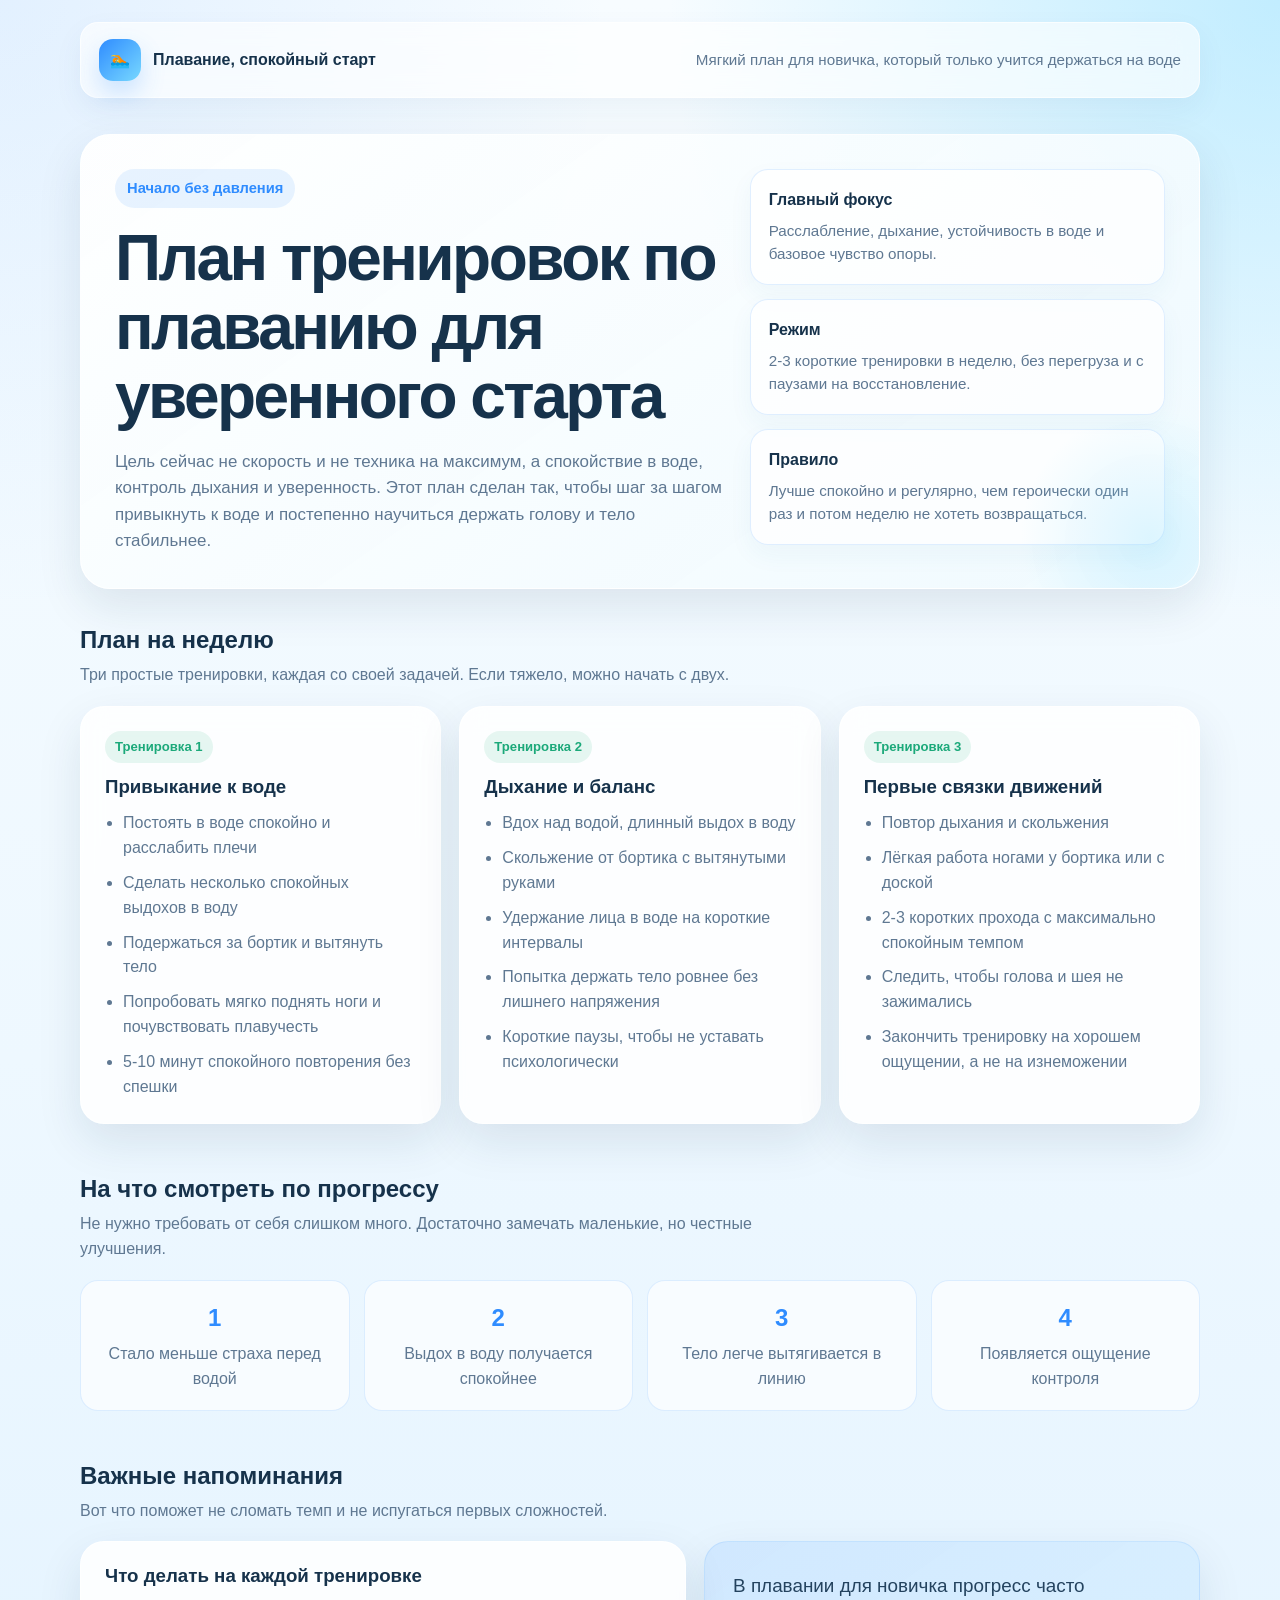
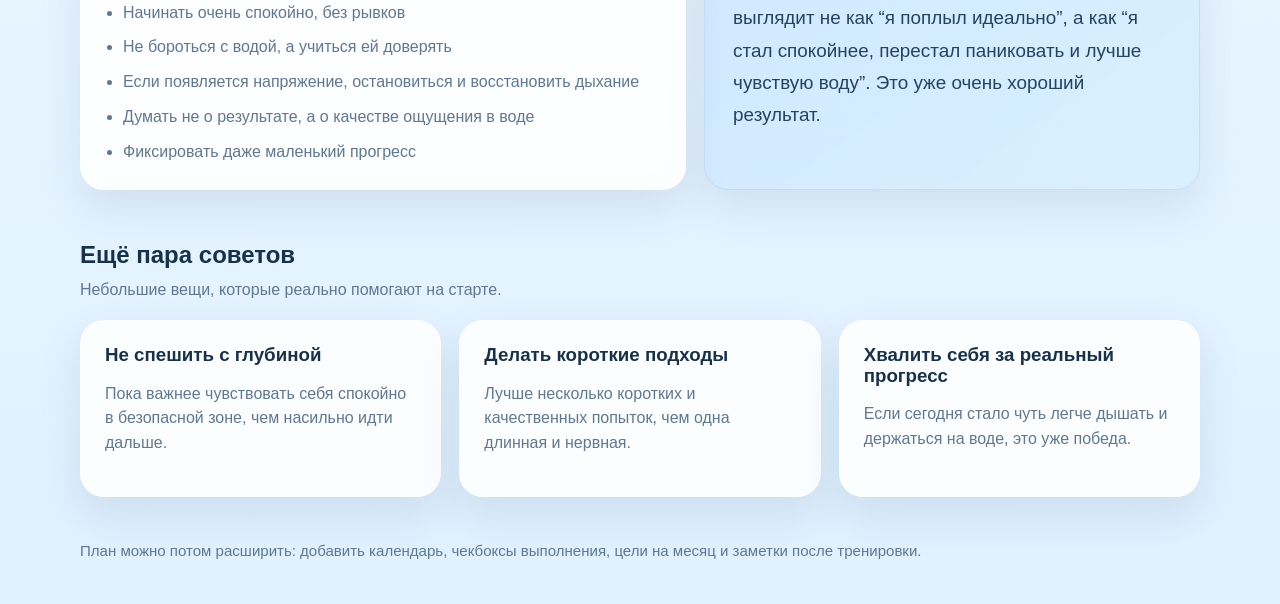
==== commit 20c1f68d: "Create swimming training plan page" ====
--- a/index.html
+++ b/index.html
@@ -3,24 +3,24 @@
 <head>
   <meta charset="UTF-8" />
   <meta name="viewport" content="width=device-width, initial-scale=1.0" />
-  <title>LinkSpace, прототип социальной деловой сети</title>
-  <meta name="description" content="Одностраничный прототип главной страницы деловой социальной сети в духе LinkedIn." />
+  <title>План тренировок по плаванию</title>
+  <meta name="description" content="Простой и красивый план тренировок по плаванию для новичка." />
   <style>
     :root {
-      --bg: #eef3f8;
-      --surface: #ffffff;
-      --surface-soft: #f7f9fc;
-      --border: #dbe3ee;
-      --text: #1f2f46;
-      --muted: #68778f;
-      --accent: #5d7cff;
-      --accent-dark: #4768f0;
-      --success: #168d67;
-      --warning: #d58512;
-      --shadow: 0 16px 40px rgba(31, 47, 70, 0.08);
-      --radius: 20px;
-      --radius-sm: 14px;
-      --max: 1240px;
+      --bg: #eef8ff;
+      --bg-deep: #dff1ff;
+      --surface: rgba(255, 255, 255, 0.86);
+      --surface-strong: #ffffff;
+      --text: #16324b;
+      --muted: #5f7892;
+      --accent: #2f8cff;
+      --accent-soft: #78d8ff;
+      --success: #1ca97a;
+      --border: rgba(47, 140, 255, 0.14);
+      --shadow: 0 18px 45px rgba(22, 50, 75, 0.1);
+      --radius: 24px;
+      --radius-sm: 18px;
+      --max: 1120px;
     }
 
     * {
@@ -32,9 +32,10 @@
       font-family: Inter, Arial, sans-serif;
       color: var(--text);
       background:
-        radial-gradient(circle at top right, rgba(93, 124, 255, 0.08), transparent 24%),
-        linear-gradient(180deg, #f6f9fd 0%, var(--bg) 100%);
-      line-height: 1.45;
+        radial-gradient(circle at top right, rgba(120, 216, 255, 0.42), transparent 24%),
+        radial-gradient(circle at top left, rgba(47, 140, 255, 0.1), transparent 24%),
+        linear-gradient(180deg, #f7fcff 0%, var(--bg) 48%, var(--bg-deep) 100%);
+      line-height: 1.55;
     }
 
     a {
@@ -47,21 +48,21 @@
       margin: 0 auto;
     }
 
-    .topbar-wrap {
-      position: sticky;
-      top: 0;
-      z-index: 30;
-      background: rgba(246, 249, 253, 0.84);
+    .topbar {
+      padding: 22px 0 10px;
+    }
+
+    .topbar-inner {
+      display: flex;
+      justify-content: space-between;
+      align-items: center;
+      gap: 16px;
+      padding: 16px 18px;
+      border-radius: 18px;
+      background: rgba(255, 255, 255, 0.62);
+      border: 1px solid rgba(255, 255, 255, 0.65);
+      box-shadow: 0 12px 30px rgba(38, 91, 132, 0.06);
       backdrop-filter: blur(14px);
-      border-bottom: 1px solid rgba(219, 227, 238, 0.8);
-    }
-
-    .topbar {
-      min-height: 78px;
-      display: grid;
-      grid-template-columns: 280px 1fr auto;
-      align-items: center;
-      gap: 18px;
     }
 
     .brand {
@@ -74,410 +75,216 @@
     .brand-mark {
       width: 42px;
       height: 42px;
-      border-radius: 12px;
+      border-radius: 14px;
       display: grid;
       place-items: center;
-      background: linear-gradient(135deg, var(--accent), #8aa0ff);
-      color: #fff;
-      box-shadow: 0 10px 20px rgba(93, 124, 255, 0.25);
-    }
-
-    .search {
-      display: flex;
-      align-items: center;
-      gap: 10px;
-      padding: 0 16px;
-      min-height: 48px;
-      border-radius: 999px;
-      background: var(--surface);
-      border: 1px solid var(--border);
-      box-shadow: 0 8px 18px rgba(31, 47, 70, 0.03);
-      color: var(--muted);
-    }
-
-    .search input {
-      width: 100%;
-      border: 0;
-      outline: 0;
-      background: transparent;
-      font: inherit;
-      color: var(--text);
-    }
-
-    .nav {
-      display: flex;
-      align-items: center;
-      gap: 10px;
-      flex-wrap: wrap;
-    }
-
-    .nav-item {
-      display: flex;
+      background: linear-gradient(135deg, var(--accent), var(--accent-soft));
+      color: white;
+      box-shadow: 0 12px 24px rgba(47, 140, 255, 0.22);
+    }
+
+    .topbar-note {
+      color: var(--muted);
+      font-size: 0.95rem;
+    }
+
+    .hero {
+      padding: 26px 0 20px;
+    }
+
+    .hero-card {
+      display: grid;
+      grid-template-columns: 1.25fr 0.85fr;
+      gap: 24px;
+      padding: 34px;
+      border-radius: 30px;
+      background: linear-gradient(145deg, rgba(255,255,255,0.92), rgba(240,250,255,0.9));
+      border: 1px solid rgba(255,255,255,0.8);
+      box-shadow: var(--shadow);
+      overflow: hidden;
+      position: relative;
+    }
+
+    .hero-card::after {
+      content: "";
+      position: absolute;
+      right: -80px;
+      bottom: -80px;
+      width: 260px;
+      height: 260px;
+      border-radius: 50%;
+      background: radial-gradient(circle, rgba(120,216,255,0.24), transparent 70%);
+      pointer-events: none;
+    }
+
+    .eyebrow {
+      display: inline-flex;
       align-items: center;
       gap: 8px;
-      padding: 10px 14px;
+      padding: 8px 12px;
       border-radius: 999px;
-      color: var(--muted);
-      font-size: 0.94rem;
-      transition: 0.2s ease;
-    }
-
-    .nav-item.active,
-    .nav-item:hover {
-      background: rgba(93, 124, 255, 0.1);
-      color: var(--accent-dark);
-    }
-
-    .layout {
-      padding: 26px 0 38px;
-      display: grid;
-      grid-template-columns: 280px minmax(0, 1fr) 300px;
-      gap: 22px;
-      align-items: start;
+      background: rgba(47, 140, 255, 0.1);
+      color: var(--accent);
+      font-weight: 700;
+      font-size: 0.92rem;
+      margin-bottom: 16px;
+    }
+
+    h1, h2, h3 {
+      margin: 0;
+      line-height: 1.08;
+    }
+
+    h1 {
+      font-size: clamp(2.3rem, 5vw, 4.3rem);
+      letter-spacing: -0.04em;
+      max-width: 680px;
+    }
+
+    .lead {
+      margin: 18px 0 0;
+      max-width: 700px;
+      color: var(--muted);
+      font-size: 1.06rem;
+    }
+
+    .hero-points {
+      display: grid;
+      gap: 14px;
+      align-content: start;
+    }
+
+    .point {
+      padding: 18px;
+      border-radius: var(--radius-sm);
+      background: rgba(255, 255, 255, 0.74);
+      border: 1px solid var(--border);
+      box-shadow: 0 10px 24px rgba(48, 108, 153, 0.05);
+    }
+
+    .point strong {
+      display: block;
+      margin-bottom: 6px;
+      font-size: 1rem;
+    }
+
+    .point p {
+      margin: 0;
+      color: var(--muted);
+      font-size: 0.95rem;
+    }
+
+    .section {
+      padding: 18px 0 34px;
+    }
+
+    .section-head {
+      margin-bottom: 18px;
+    }
+
+    .section-head p {
+      margin: 10px 0 0;
+      color: var(--muted);
+      max-width: 760px;
+    }
+
+    .cards,
+    .tips-grid {
+      display: grid;
+      grid-template-columns: repeat(3, minmax(0, 1fr));
+      gap: 18px;
     }
 
     .card {
+      padding: 24px;
+      border-radius: var(--radius);
       background: var(--surface);
-      border: 1px solid var(--border);
-      border-radius: var(--radius);
+      border: 1px solid rgba(255,255,255,0.72);
       box-shadow: var(--shadow);
-    }
-
-    .profile-card {
-      overflow: hidden;
-    }
-
-    .cover {
-      height: 92px;
-      background: linear-gradient(135deg, #7c91ff, #4ec7d9);
-    }
-
-    .profile-body {
-      padding: 0 20px 20px;
-    }
-
-    .avatar {
-      width: 78px;
-      height: 78px;
-      margin-top: -39px;
-      border-radius: 50%;
-      border: 4px solid #fff;
-      background: linear-gradient(135deg, #ebefff, #bed9ff);
-      display: grid;
-      place-items: center;
-      font-size: 1.4rem;
-      font-weight: 800;
-      color: var(--accent-dark);
-    }
-
-    .profile-body h2,
-    .section-title,
-    .composer h3,
-    .feed-card h3,
-    .side-card h3 {
-      margin: 0;
-    }
-
-    .profile-body h2 {
-      margin-top: 16px;
-      font-size: 1.22rem;
-    }
-
-    .muted {
-      color: var(--muted);
-    }
-
-    .profile-stats,
-    .menu-list,
-    .news-list,
-    .people-list {
-      display: grid;
-      gap: 12px;
-      margin-top: 18px;
-    }
-
-    .stat-row,
-    .menu-row,
-    .news-row,
-    .people-row {
-      display: flex;
-      justify-content: space-between;
-      gap: 12px;
-      align-items: center;
-    }
-
-    .section {
-      padding: 18px 20px;
-      border-top: 1px solid var(--border);
+      backdrop-filter: blur(12px);
+    }
+
+    .card p,
+    .muted,
+    .day-list li,
+    .note-list li {
+      color: var(--muted);
     }
 
     .badge {
       display: inline-flex;
-      align-items: center;
-      gap: 6px;
+      margin-bottom: 14px;
       padding: 6px 10px;
       border-radius: 999px;
-      background: rgba(22, 141, 103, 0.1);
+      background: rgba(28, 169, 122, 0.1);
       color: var(--success);
-      font-size: 0.84rem;
-      font-weight: 700;
-    }
-
-    .center-col {
-      display: grid;
-      gap: 18px;
-    }
-
-    .hero-card {
-      padding: 24px;
-      background: linear-gradient(135deg, rgba(93, 124, 255, 0.08), rgba(255,255,255,0.96));
-    }
-
-    .hero-card h1 {
-      margin: 0;
-      font-size: clamp(2rem, 4vw, 3rem);
-      line-height: 1.02;
-      letter-spacing: -0.04em;
-      max-width: 760px;
-    }
-
-    .hero-card p {
-      margin: 14px 0 0;
-      color: var(--muted);
-      max-width: 720px;
-      font-size: 1.03rem;
-    }
-
-    .hero-actions {
-      display: flex;
-      flex-wrap: wrap;
-      gap: 12px;
-      margin-top: 22px;
-    }
-
-    .button {
-      display: inline-flex;
-      align-items: center;
-      justify-content: center;
-      min-height: 46px;
-      padding: 0 18px;
-      border-radius: 14px;
-      border: 1px solid transparent;
-      font-weight: 700;
-      transition: 0.2s ease;
-    }
-
-    .button.primary {
-      background: var(--accent);
-      color: #fff;
-    }
-
-    .button.secondary {
-      background: #fff;
-      color: var(--accent-dark);
-      border-color: rgba(93, 124, 255, 0.22);
-    }
-
-    .button:hover {
-      transform: translateY(-1px);
-    }
-
-    .composer {
-      padding: 20px;
-    }
-
-    .composer-top {
-      display: flex;
-      gap: 14px;
-      align-items: center;
-    }
-
-    .mini-avatar {
-      width: 52px;
-      height: 52px;
-      border-radius: 50%;
-      background: linear-gradient(135deg, #dfe7ff, #bdd4ff);
-      display: grid;
-      place-items: center;
-      font-weight: 800;
-      color: var(--accent-dark);
-      flex: 0 0 auto;
-    }
-
-    .composer-box {
-      width: 100%;
-      min-height: 52px;
-      display: flex;
-      align-items: center;
-      padding: 0 18px;
-      border-radius: 999px;
-      border: 1px solid var(--border);
-      background: var(--surface-soft);
-      color: var(--muted);
-    }
-
-    .composer-actions {
-      display: grid;
-      grid-template-columns: repeat(4, minmax(0, 1fr));
-      gap: 12px;
-      margin-top: 16px;
-    }
-
-    .quick-action {
-      padding: 12px 14px;
-      border-radius: 14px;
-      background: var(--surface-soft);
-      border: 1px solid var(--border);
-      color: var(--muted);
-      font-weight: 600;
-      text-align: center;
-    }
-
-    .feed-card {
-      padding: 20px;
-    }
-
-    .feed-head {
-      display: flex;
-      justify-content: space-between;
-      gap: 14px;
-      align-items: flex-start;
-    }
-
-    .author {
-      display: flex;
-      gap: 12px;
-      align-items: center;
-    }
-
-    .author .mini-avatar {
-      width: 48px;
-      height: 48px;
-    }
-
-    .feed-card p {
-      color: var(--text);
-      margin: 16px 0;
-    }
-
-    .mock-media {
-      min-height: 220px;
-      border-radius: 18px;
-      border: 1px solid var(--border);
-      background:
-        linear-gradient(135deg, rgba(93, 124, 255, 0.12), rgba(78, 199, 217, 0.1)),
-        var(--surface-soft);
-      display: grid;
-      place-items: center;
-      color: var(--muted);
-      text-align: center;
-      padding: 16px;
-    }
-
-    .feed-footer {
-      display: flex;
-      flex-wrap: wrap;
-      gap: 10px;
-      padding-top: 16px;
-      border-top: 1px solid var(--border);
-      color: var(--muted);
-      font-size: 0.95rem;
-    }
-
-    .feed-action {
-      padding: 10px 14px;
-      border-radius: 12px;
-      background: var(--surface-soft);
-      border: 1px solid var(--border);
-    }
-
-    .side-col {
-      display: grid;
-      gap: 18px;
-    }
-
-    .side-card {
-      padding: 20px;
-    }
-
-    .trend-tag {
-      display: inline-flex;
-      margin-top: 8px;
-      padding: 6px 10px;
-      border-radius: 999px;
-      background: rgba(93, 124, 255, 0.08);
-      color: var(--accent-dark);
       font-size: 0.82rem;
       font-weight: 700;
     }
 
-    .people-row {
-      align-items: flex-start;
-    }
-
-    .people-avatar {
-      width: 44px;
-      height: 44px;
-      border-radius: 50%;
-      background: linear-gradient(135deg, #ebeefe, #d2efff);
-      flex: 0 0 auto;
-    }
-
-    .follow {
-      margin-top: 8px;
-      display: inline-flex;
-      padding: 8px 12px;
-      border-radius: 999px;
-      border: 1px solid rgba(93, 124, 255, 0.2);
-      color: var(--accent-dark);
-      font-size: 0.88rem;
-      font-weight: 700;
-    }
-
-    .ad-card {
-      padding: 20px;
-      background: linear-gradient(135deg, rgba(22, 141, 103, 0.08), rgba(255,255,255,1));
-    }
-
-    .ad-card h3 {
-      margin-bottom: 10px;
-    }
-
-    .ad-box {
-      margin-top: 16px;
-      min-height: 180px;
-      border-radius: 18px;
-      border: 1px dashed rgba(22, 141, 103, 0.2);
-      display: grid;
-      place-items: center;
-      color: var(--muted);
-      background: rgba(22, 141, 103, 0.06);
+    .day-list,
+    .note-list {
+      margin: 14px 0 0;
+      padding-left: 18px;
+      display: grid;
+      gap: 10px;
+    }
+
+    .progress {
+      display: grid;
+      grid-template-columns: repeat(4, minmax(0, 1fr));
+      gap: 14px;
+      margin-top: 18px;
+    }
+
+    .progress-item {
+      padding: 18px;
+      border-radius: var(--radius-sm);
+      background: rgba(255,255,255,0.66);
+      border: 1px solid var(--border);
       text-align: center;
-      padding: 16px;
-    }
-
-    @media (max-width: 1100px) {
-      .layout {
-        grid-template-columns: 260px minmax(0, 1fr);
-      }
-
-      .side-col {
-        grid-column: 1 / -1;
-        grid-template-columns: 1fr 1fr;
-      }
-    }
-
-    @media (max-width: 860px) {
-      .topbar {
-        grid-template-columns: 1fr;
-        padding: 14px 0;
-      }
-
-      .layout {
-        grid-template-columns: 1fr;
-      }
-
-      .side-col {
+    }
+
+    .progress-item strong {
+      display: block;
+      font-size: 1.5rem;
+      color: var(--accent);
+      margin-bottom: 6px;
+    }
+
+    .focus-block {
+      display: grid;
+      grid-template-columns: 1.1fr 0.9fr;
+      gap: 18px;
+    }
+
+    .big-quote {
+      padding: 28px;
+      border-radius: var(--radius);
+      background: linear-gradient(145deg, rgba(47,140,255,0.12), rgba(120,216,255,0.1));
+      border: 1px solid rgba(47,140,255,0.12);
+      box-shadow: var(--shadow);
+    }
+
+    .big-quote p {
+      margin: 0;
+      font-size: 1.18rem;
+      line-height: 1.7;
+      color: #24435f;
+    }
+
+    .footer {
+      padding: 8px 0 42px;
+      color: var(--muted);
+      font-size: 0.94rem;
+    }
+
+    @media (max-width: 960px) {
+      .hero-card,
+      .focus-block,
+      .cards,
+      .tips-grid,
+      .progress {
         grid-template-columns: 1fr;
       }
     }
@@ -487,226 +294,188 @@
         width: min(calc(100% - 20px), var(--max));
       }
 
-      .composer-actions {
-        grid-template-columns: 1fr 1fr;
+      .topbar-inner {
+        flex-direction: column;
+        align-items: flex-start;
       }
 
-      .hero-actions,
-      .feed-footer,
-      .nav {
-        gap: 8px;
+      .hero-card,
+      .card,
+      .big-quote {
+        padding: 22px;
       }
-    }
-
-    @media (max-width: 480px) {
-      .composer-actions {
-        grid-template-columns: 1fr;
-      }
-
-      .button,
-      .feed-action,
-      .quick-action {
-        width: 100%;
+
+      h1 {
+        font-size: 2.2rem;
       }
     }
   </style>
 </head>
 <body>
-  <div class="topbar-wrap">
-    <header class="topbar container">
+  <header class="topbar container">
+    <div class="topbar-inner">
       <div class="brand">
-        <div class="brand-mark">LS</div>
-        <span>LinkSpace</span>
-      </div>
-
-      <label class="search" aria-label="Поиск">
-        <span>🔎</span>
-        <input type="text" value="Поиск людей, вакансий, публикаций" readonly />
-      </label>
-
-      <nav class="nav">
-        <a class="nav-item active" href="#">Лента</a>
-        <a class="nav-item" href="#">Моя сеть</a>
-        <a class="nav-item" href="#">Вакансии</a>
-        <a class="nav-item" href="#">Сообщения</a>
-        <a class="nav-item" href="#">Уведомления</a>
-      </nav>
-    </header>
-  </div>
-
-  <main class="container layout">
-    <aside>
-      <section class="card profile-card">
-        <div class="cover"></div>
-        <div class="profile-body">
-          <div class="avatar">AN</div>
-          <h2>Андрей Н.</h2>
-          <p class="muted">Product-minded developer • automation • AI workflows</p>
-
-          <div class="profile-stats">
-            <div class="stat-row"><span class="muted">Просмотры профиля</span><strong>248</strong></div>
-            <div class="stat-row"><span class="muted">Показы публикаций</span><strong>1 842</strong></div>
-            <div class="stat-row"><span class="muted">Сохранено контактов</span><strong>67</strong></div>
+        <div class="brand-mark">🏊</div>
+        <span>Плавание, спокойный старт</span>
+      </div>
+      <div class="topbar-note">Мягкий план для новичка, который только учится держаться на воде</div>
+    </div>
+  </header>
+
+  <main class="container">
+    <section class="hero">
+      <div class="hero-card">
+        <div>
+          <div class="eyebrow">Начало без давления</div>
+          <h1>План тренировок по плаванию для уверенного старта</h1>
+          <p class="lead">
+            Цель сейчас не скорость и не техника на максимум, а спокойствие в воде,
+            контроль дыхания и уверенность. Этот план сделан так, чтобы шаг за шагом
+            привыкнуть к воде и постепенно научиться держать голову и тело стабильнее.
+          </p>
+        </div>
+
+        <aside class="hero-points">
+          <div class="point">
+            <strong>Главный фокус</strong>
+            <p>Расслабление, дыхание, устойчивость в воде и базовое чувство опоры.</p>
           </div>
-        </div>
-
-        <div class="section">
-          <div class="badge">Premium ideas</div>
-          <p class="muted" style="margin-top:10px;">Открой аналитику по постам, доступ к подборкам контактов и расширенный поиск.</p>
-        </div>
-
-        <div class="section">
-          <h3 class="section-title">Быстрые разделы</h3>
-          <div class="menu-list">
-            <div class="menu-row"><span class="muted">Закладки</span><strong>12</strong></div>
-            <div class="menu-row"><span class="muted">Мои проекты</span><strong>5</strong></div>
-            <div class="menu-row"><span class="muted">Черновики</span><strong>3</strong></div>
+          <div class="point">
+            <strong>Режим</strong>
+            <p>2-3 короткие тренировки в неделю, без перегруза и с паузами на восстановление.</p>
           </div>
-        </div>
-      </section>
-    </aside>
-
-    <section class="center-col">
-      <article class="card hero-card">
-        <h1>Главная страница деловой сети в стиле LinkedIn, но с более мягкой и свежей палитрой</h1>
-        <p>
-          Здесь собраны ключевые паттерны: шапка с поиском, карточка профиля, лента, публикации,
-          новости, рекомендации контактов и рекламный/промо-блок. Это хороший старт для прототипа,
-          презентации или дальнейшей продуктовой доработки.
-        </p>
-        <div class="hero-actions">
-          <a class="button primary" href="#">Создать публикацию</a>
-          <a class="button secondary" href="#">Открыть профиль</a>
-        </div>
-      </article>
-
-      <section class="card composer">
-        <div class="composer-top">
-          <div class="mini-avatar">AN</div>
-          <div class="composer-box">О чём вы хотите рассказать сегодня?</div>
-        </div>
-        <div class="composer-actions">
-          <div class="quick-action">📷 Фото</div>
-          <div class="quick-action">🎥 Видео</div>
-          <div class="quick-action">📝 Статья</div>
-          <div class="quick-action">📅 Событие</div>
-        </div>
-      </section>
-
-      <article class="card feed-card">
-        <div class="feed-head">
-          <div class="author">
-            <div class="mini-avatar">IK</div>
-            <div>
-              <h3>Ирина Ковалёва</h3>
-              <div class="muted">Head of Product • 2 ч назад</div>
-            </div>
+          <div class="point">
+            <strong>Правило</strong>
+            <p>Лучше спокойно и регулярно, чем героически один раз и потом неделю не хотеть возвращаться.</p>
           </div>
-          <span class="muted">•••</span>
-        </div>
-
-        <p>
-          Нормальный продукт растёт не от количества фич, а от качества сценариев.
-          Мы пересобрали onboarding, убрали лишние шаги и получили лучший отклик, чем от трёх прошлых релизов вместе.
-        </p>
-
-        <div class="mock-media">Здесь может быть превью изображения, продукта, диаграммы или слайда презентации</div>
-
-        <div class="feed-footer">
-          <div class="feed-action">👍 Нравится</div>
-          <div class="feed-action">💬 Комментировать</div>
-          <div class="feed-action">🔁 Репост</div>
-          <div class="feed-action">✉️ Отправить</div>
-        </div>
-      </article>
-
-      <article class="card feed-card">
-        <div class="feed-head">
-          <div class="author">
-            <div class="mini-avatar">MS</div>
-            <div>
-              <h3>Max Studio</h3>
-              <div class="muted">UX Research • Вчера</div>
-            </div>
-          </div>
-          <span class="muted">•••</span>
-        </div>
-
-        <p>
-          Прототипы выигрывают, когда у них есть не только красивый экран, но и ощущение реального продукта:
-          контент, состояние интерфейса, микроиерархия и понятный фокус внимания.
-        </p>
-
-        <div class="feed-footer">
-          <div class="feed-action">👍 124</div>
-          <div class="feed-action">💬 18 комментариев</div>
-          <div class="feed-action">🔖 Сохранить</div>
-        </div>
-      </article>
+        </aside>
+      </div>
     </section>
 
-    <aside class="side-col">
-      <section class="card side-card">
-        <h3>Новости и тренды</h3>
-        <div class="news-list">
-          <div class="news-row">
-            <div>
-              <strong>AI-инструменты для продуктовых команд</strong>
-              <div class="muted">1 284 обсуждения сегодня</div>
-            </div>
-          </div>
-          <div class="news-row">
-            <div>
-              <strong>Личный бренд разработчика</strong>
-              <div class="muted">894 обсуждения</div>
-            </div>
-          </div>
-          <div class="news-row">
-            <div>
-              <strong>Гибридная работа и remote-first команды</strong>
-              <div class="muted">612 обсуждений</div>
-            </div>
-          </div>
-        </div>
-        <div class="trend-tag">Тренд недели</div>
-      </section>
-
-      <section class="card side-card">
-        <h3>Люди, которых можно знать</h3>
-        <div class="people-list">
-          <div class="people-row">
-            <div class="people-avatar"></div>
-            <div>
-              <strong>Егор С.</strong>
-              <div class="muted">Frontend lead • design systems</div>
-              <a href="#" class="follow">Подписаться</a>
-            </div>
-          </div>
-          <div class="people-row">
-            <div class="people-avatar"></div>
-            <div>
-              <strong>Наталья П.</strong>
-              <div class="muted">HRBP • tech recruiting</div>
-              <a href="#" class="follow">Подписаться</a>
-            </div>
-          </div>
-          <div class="people-row">
-            <div class="people-avatar"></div>
-            <div>
-              <strong>Artem Vision</strong>
-              <div class="muted">Founder • product studio</div>
-              <a href="#" class="follow">Подписаться</a>
-            </div>
-          </div>
-        </div>
-      </section>
-
-      <section class="card ad-card">
-        <h3>Промо-блок</h3>
-        <p class="muted">Здесь можно разместить курс, вакансию, продуктовую подписку или рекламную интеграцию.</p>
-        <div class="ad-box">Место для брендового баннера, CTA и короткого оффера</div>
-      </section>
-    </aside>
+    <section class="section">
+      <div class="section-head">
+        <h2>План на неделю</h2>
+        <p>Три простые тренировки, каждая со своей задачей. Если тяжело, можно начать с двух.</p>
+      </div>
+
+      <div class="cards">
+        <article class="card">
+          <div class="badge">Тренировка 1</div>
+          <h3>Привыкание к воде</h3>
+          <ul class="day-list">
+            <li>Постоять в воде спокойно и расслабить плечи</li>
+            <li>Сделать несколько спокойных выдохов в воду</li>
+            <li>Подержаться за бортик и вытянуть тело</li>
+            <li>Попробовать мягко поднять ноги и почувствовать плавучесть</li>
+            <li>5-10 минут спокойного повторения без спешки</li>
+          </ul>
+        </article>
+
+        <article class="card">
+          <div class="badge">Тренировка 2</div>
+          <h3>Дыхание и баланс</h3>
+          <ul class="day-list">
+            <li>Вдох над водой, длинный выдох в воду</li>
+            <li>Скольжение от бортика с вытянутыми руками</li>
+            <li>Удержание лица в воде на короткие интервалы</li>
+            <li>Попытка держать тело ровнее без лишнего напряжения</li>
+            <li>Короткие паузы, чтобы не уставать психологически</li>
+          </ul>
+        </article>
+
+        <article class="card">
+          <div class="badge">Тренировка 3</div>
+          <h3>Первые связки движений</h3>
+          <ul class="day-list">
+            <li>Повтор дыхания и скольжения</li>
+            <li>Лёгкая работа ногами у бортика или с доской</li>
+            <li>2-3 коротких прохода с максимально спокойным темпом</li>
+            <li>Следить, чтобы голова и шея не зажимались</li>
+            <li>Закончить тренировку на хорошем ощущении, а не на изнеможении</li>
+          </ul>
+        </article>
+      </div>
+    </section>
+
+    <section class="section">
+      <div class="section-head">
+        <h2>На что смотреть по прогрессу</h2>
+        <p>Не нужно требовать от себя слишком много. Достаточно замечать маленькие, но честные улучшения.</p>
+      </div>
+
+      <div class="progress">
+        <div class="progress-item">
+          <strong>1</strong>
+          <span class="muted">Стало меньше страха перед водой</span>
+        </div>
+        <div class="progress-item">
+          <strong>2</strong>
+          <span class="muted">Выдох в воду получается спокойнее</span>
+        </div>
+        <div class="progress-item">
+          <strong>3</strong>
+          <span class="muted">Тело легче вытягивается в линию</span>
+        </div>
+        <div class="progress-item">
+          <strong>4</strong>
+          <span class="muted">Появляется ощущение контроля</span>
+        </div>
+      </div>
+    </section>
+
+    <section class="section">
+      <div class="section-head">
+        <h2>Важные напоминания</h2>
+        <p>Вот что поможет не сломать темп и не испугаться первых сложностей.</p>
+      </div>
+
+      <div class="focus-block">
+        <article class="card">
+          <h3>Что делать на каждой тренировке</h3>
+          <ul class="note-list">
+            <li>Начинать очень спокойно, без рывков</li>
+            <li>Не бороться с водой, а учиться ей доверять</li>
+            <li>Если появляется напряжение, остановиться и восстановить дыхание</li>
+            <li>Думать не о результате, а о качестве ощущения в воде</li>
+            <li>Фиксировать даже маленький прогресс</li>
+          </ul>
+        </article>
+
+        <div class="big-quote">
+          <p>
+            В плавании для новичка прогресс часто выглядит не как “я поплыл идеально”,
+            а как “я стал спокойнее, перестал паниковать и лучше чувствую воду”.
+            Это уже очень хороший результат.
+          </p>
+        </div>
+      </div>
+    </section>
+
+    <section class="section">
+      <div class="section-head">
+        <h2>Ещё пара советов</h2>
+        <p>Небольшие вещи, которые реально помогают на старте.</p>
+      </div>
+
+      <div class="tips-grid">
+        <article class="card">
+          <h3>Не спешить с глубиной</h3>
+          <p>Пока важнее чувствовать себя спокойно в безопасной зоне, чем насильно идти дальше.</p>
+        </article>
+        <article class="card">
+          <h3>Делать короткие подходы</h3>
+          <p>Лучше несколько коротких и качественных попыток, чем одна длинная и нервная.</p>
+        </article>
+        <article class="card">
+          <h3>Хвалить себя за реальный прогресс</h3>
+          <p>Если сегодня стало чуть легче дышать и держаться на воде, это уже победа.</p>
+        </article>
+      </div>
+    </section>
   </main>
+
+  <footer class="footer container">
+    <span>План можно потом расширить: добавить календарь, чекбоксы выполнения, цели на месяц и заметки после тренировки.</span>
+  </footer>
 </body>
 </html>
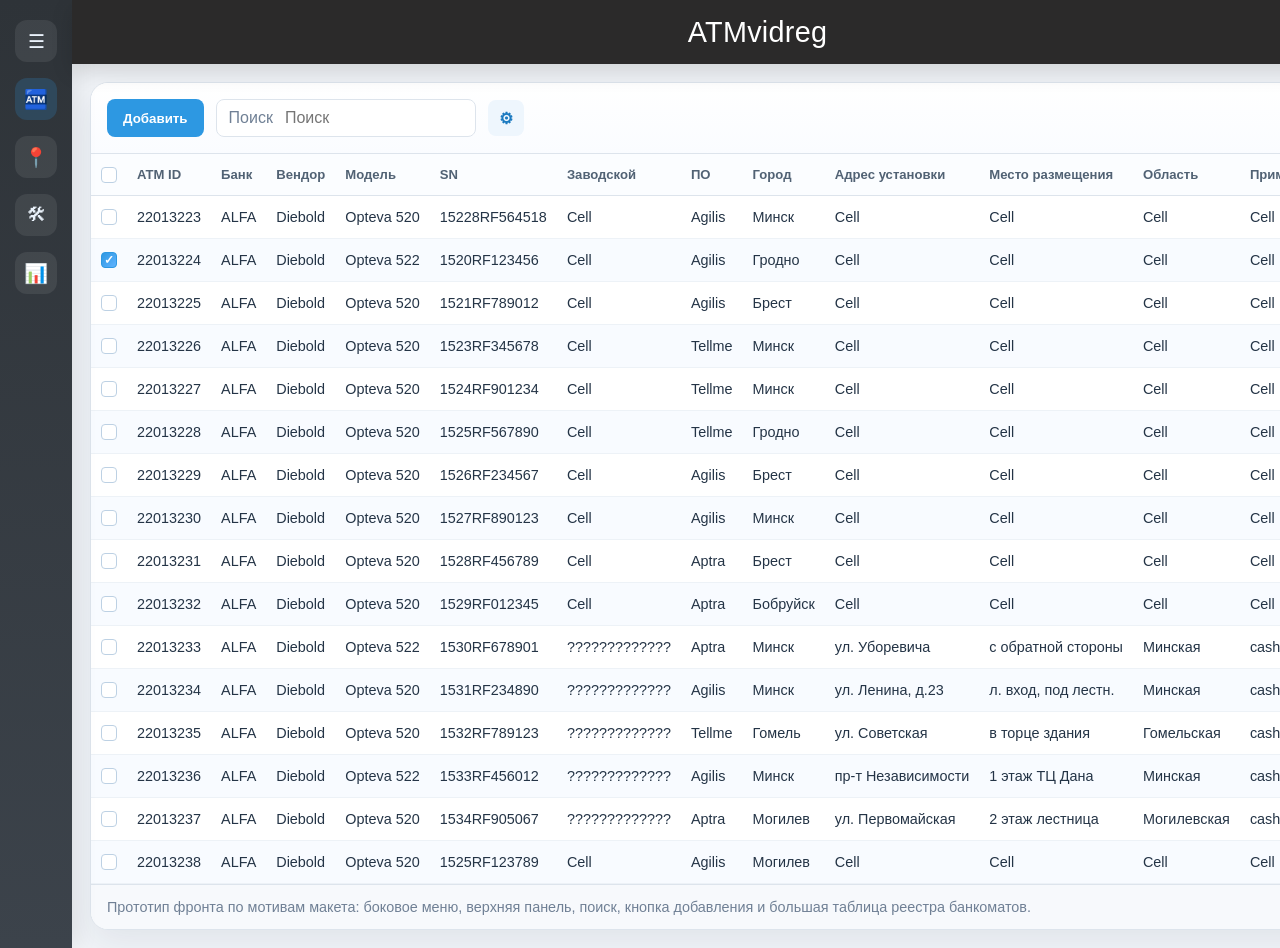
==== commit e1b89406: "Create ATM registry frontend prototype" ====
--- a/index.html
+++ b/index.html
@@ -3,24 +3,24 @@
 <head>
   <meta charset="UTF-8" />
   <meta name="viewport" content="width=device-width, initial-scale=1.0" />
-  <title>План тренировок по плаванию</title>
-  <meta name="description" content="Простой и красивый план тренировок по плаванию для новичка." />
+  <title>ATMvidreg, прототип фронта</title>
+  <meta name="description" content="Прототип интерфейса реестра банкоматов по мотивам макета." />
   <style>
     :root {
-      --bg: #eef8ff;
-      --bg-deep: #dff1ff;
-      --surface: rgba(255, 255, 255, 0.86);
-      --surface-strong: #ffffff;
-      --text: #16324b;
-      --muted: #5f7892;
-      --accent: #2f8cff;
-      --accent-soft: #78d8ff;
-      --success: #1ca97a;
-      --border: rgba(47, 140, 255, 0.14);
-      --shadow: 0 18px 45px rgba(22, 50, 75, 0.1);
-      --radius: 24px;
-      --radius-sm: 18px;
-      --max: 1120px;
+      --bg: #f2f5f9;
+      --sidebar: #2e3338;
+      --sidebar-2: #3c434b;
+      --topbar: #2b2a2a;
+      --surface: #ffffff;
+      --surface-soft: #f7f9fc;
+      --border: #dde4ec;
+      --text: #243446;
+      --muted: #708095;
+      --accent: #2d98e2;
+      --accent-dark: #1b7ac0;
+      --shadow: 0 14px 35px rgba(23, 39, 58, 0.08);
+      --radius: 18px;
+      --radius-sm: 12px;
     }
 
     * {
@@ -30,452 +30,566 @@
     body {
       margin: 0;
       font-family: Inter, Arial, sans-serif;
+      background: var(--bg);
       color: var(--text);
-      background:
-        radial-gradient(circle at top right, rgba(120, 216, 255, 0.42), transparent 24%),
-        radial-gradient(circle at top left, rgba(47, 140, 255, 0.1), transparent 24%),
-        linear-gradient(180deg, #f7fcff 0%, var(--bg) 48%, var(--bg-deep) 100%);
-      line-height: 1.55;
-    }
-
-    a {
-      color: inherit;
-      text-decoration: none;
-    }
-
-    .container {
-      width: min(var(--max), calc(100% - 32px));
-      margin: 0 auto;
-    }
-
-    .topbar {
-      padding: 22px 0 10px;
-    }
-
-    .topbar-inner {
+    }
+
+    .app {
+      min-height: 100vh;
+      display: grid;
+      grid-template-columns: 72px 1fr;
+    }
+
+    .sidebar {
+      background: linear-gradient(180deg, var(--sidebar), var(--sidebar-2));
+      color: #eaf2fb;
+      padding: 20px 0;
       display: flex;
-      justify-content: space-between;
+      flex-direction: column;
       align-items: center;
       gap: 16px;
-      padding: 16px 18px;
-      border-radius: 18px;
-      background: rgba(255, 255, 255, 0.62);
-      border: 1px solid rgba(255, 255, 255, 0.65);
-      box-shadow: 0 12px 30px rgba(38, 91, 132, 0.06);
-      backdrop-filter: blur(14px);
-    }
-
-    .brand {
+      box-shadow: 6px 0 20px rgba(0, 0, 0, 0.08);
+      position: relative;
+      z-index: 2;
+    }
+
+    .sidebar-button {
+      width: 42px;
+      height: 42px;
+      border-radius: 12px;
+      display: grid;
+      place-items: center;
+      background: rgba(255, 255, 255, 0.08);
+      font-size: 1.2rem;
+    }
+
+    .sidebar-button.active {
+      background: rgba(45, 152, 226, 0.2);
+      color: #ffffff;
+    }
+
+    .main {
+      display: grid;
+      grid-template-rows: 64px 1fr;
+      min-width: 0;
+    }
+
+    .topbar {
+      background: var(--topbar);
+      color: #ffffff;
+      display: flex;
+      align-items: center;
+      justify-content: center;
+      position: sticky;
+      top: 0;
+      z-index: 3;
+      box-shadow: 0 8px 20px rgba(0, 0, 0, 0.14);
+    }
+
+    .topbar h1 {
+      margin: 0;
+      font-size: 1.8rem;
+      font-weight: 500;
+      letter-spacing: 0.01em;
+    }
+
+    .content {
+      padding: 18px;
+    }
+
+    .panel {
+      background: var(--surface);
+      border-radius: var(--radius);
+      border: 1px solid var(--border);
+      box-shadow: var(--shadow);
+      overflow: hidden;
+    }
+
+    .toolbar {
       display: flex;
       align-items: center;
       gap: 12px;
-      font-weight: 800;
-    }
-
-    .brand-mark {
-      width: 42px;
-      height: 42px;
-      border-radius: 14px;
+      padding: 16px;
+      border-bottom: 1px solid var(--border);
+      background: linear-gradient(180deg, #ffffff, #fafcff);
+    }
+
+    .button {
+      min-height: 38px;
+      padding: 0 16px;
+      border: 0;
+      border-radius: 8px;
+      background: var(--accent);
+      color: white;
+      font-weight: 600;
+      cursor: pointer;
+    }
+
+    .search {
+      display: flex;
+      align-items: center;
+      gap: 10px;
+      min-height: 38px;
+      width: 260px;
+      padding: 0 12px;
+      border: 1px solid var(--border);
+      border-radius: 8px;
+      background: var(--surface);
+      color: var(--muted);
+    }
+
+    .search input {
+      border: 0;
+      outline: 0;
+      width: 100%;
+      font: inherit;
+      background: transparent;
+    }
+
+    .toolbar-icon {
+      width: 36px;
+      height: 36px;
       display: grid;
       place-items: center;
-      background: linear-gradient(135deg, var(--accent), var(--accent-soft));
-      color: white;
-      box-shadow: 0 12px 24px rgba(47, 140, 255, 0.22);
-    }
-
-    .topbar-note {
-      color: var(--muted);
-      font-size: 0.95rem;
-    }
-
-    .hero {
-      padding: 26px 0 20px;
-    }
-
-    .hero-card {
+      border-radius: 8px;
+      background: #eef6fd;
+      color: var(--accent-dark);
+      font-weight: 700;
+    }
+
+    .table-wrap {
+      overflow: auto;
+    }
+
+    table {
+      width: 100%;
+      min-width: 1300px;
+      border-collapse: collapse;
+      font-size: 0.9rem;
+    }
+
+    thead th {
+      position: sticky;
+      top: 0;
+      z-index: 1;
+      background: #fbfdff;
+      color: #516274;
+      text-align: left;
+      font-size: 0.82rem;
+      font-weight: 700;
+      padding: 12px 10px;
+      border-bottom: 1px solid var(--border);
+      white-space: nowrap;
+    }
+
+    tbody td {
+      padding: 10px;
+      border-bottom: 1px solid #edf2f7;
+      white-space: nowrap;
+    }
+
+    tbody tr:nth-child(even) {
+      background: #f8fbff;
+    }
+
+    tbody tr:hover {
+      background: #eef6ff;
+    }
+
+    .checkbox {
+      width: 16px;
+      height: 16px;
+      border: 1px solid #bdd1e4;
+      border-radius: 4px;
+      display: inline-block;
+      background: #fff;
+      vertical-align: middle;
+    }
+
+    .checkbox.checked {
+      background: linear-gradient(135deg, var(--accent), #61b3ff);
+      border-color: var(--accent);
+      position: relative;
+    }
+
+    .checkbox.checked::after {
+      content: "✓";
+      position: absolute;
+      inset: 0;
       display: grid;
-      grid-template-columns: 1.25fr 0.85fr;
-      gap: 24px;
-      padding: 34px;
-      border-radius: 30px;
-      background: linear-gradient(145deg, rgba(255,255,255,0.92), rgba(240,250,255,0.9));
-      border: 1px solid rgba(255,255,255,0.8);
-      box-shadow: var(--shadow);
-      overflow: hidden;
-      position: relative;
-    }
-
-    .hero-card::after {
-      content: "";
-      position: absolute;
-      right: -80px;
-      bottom: -80px;
-      width: 260px;
-      height: 260px;
-      border-radius: 50%;
-      background: radial-gradient(circle, rgba(120,216,255,0.24), transparent 70%);
-      pointer-events: none;
-    }
-
-    .eyebrow {
+      place-items: center;
+      color: #fff;
+      font-size: 0.72rem;
+      font-weight: 700;
+    }
+
+    .tag {
       display: inline-flex;
       align-items: center;
-      gap: 8px;
-      padding: 8px 12px;
+      padding: 4px 8px;
       border-radius: 999px;
-      background: rgba(47, 140, 255, 0.1);
-      color: var(--accent);
+      background: #edf6ff;
+      color: var(--accent-dark);
+      font-size: 0.78rem;
       font-weight: 700;
-      font-size: 0.92rem;
-      margin-bottom: 16px;
-    }
-
-    h1, h2, h3 {
-      margin: 0;
-      line-height: 1.08;
-    }
-
-    h1 {
-      font-size: clamp(2.3rem, 5vw, 4.3rem);
-      letter-spacing: -0.04em;
-      max-width: 680px;
-    }
-
-    .lead {
-      margin: 18px 0 0;
-      max-width: 700px;
+    }
+
+    .footer-note {
+      padding: 14px 16px;
+      border-top: 1px solid var(--border);
+      background: var(--surface-soft);
       color: var(--muted);
-      font-size: 1.06rem;
-    }
-
-    .hero-points {
-      display: grid;
-      gap: 14px;
-      align-content: start;
-    }
-
-    .point {
-      padding: 18px;
-      border-radius: var(--radius-sm);
-      background: rgba(255, 255, 255, 0.74);
-      border: 1px solid var(--border);
-      box-shadow: 0 10px 24px rgba(48, 108, 153, 0.05);
-    }
-
-    .point strong {
-      display: block;
-      margin-bottom: 6px;
-      font-size: 1rem;
-    }
-
-    .point p {
-      margin: 0;
-      color: var(--muted);
-      font-size: 0.95rem;
-    }
-
-    .section {
-      padding: 18px 0 34px;
-    }
-
-    .section-head {
-      margin-bottom: 18px;
-    }
-
-    .section-head p {
-      margin: 10px 0 0;
-      color: var(--muted);
-      max-width: 760px;
-    }
-
-    .cards,
-    .tips-grid {
-      display: grid;
-      grid-template-columns: repeat(3, minmax(0, 1fr));
-      gap: 18px;
-    }
-
-    .card {
-      padding: 24px;
-      border-radius: var(--radius);
-      background: var(--surface);
-      border: 1px solid rgba(255,255,255,0.72);
-      box-shadow: var(--shadow);
-      backdrop-filter: blur(12px);
-    }
-
-    .card p,
-    .muted,
-    .day-list li,
-    .note-list li {
-      color: var(--muted);
-    }
-
-    .badge {
-      display: inline-flex;
-      margin-bottom: 14px;
-      padding: 6px 10px;
-      border-radius: 999px;
-      background: rgba(28, 169, 122, 0.1);
-      color: var(--success);
-      font-size: 0.82rem;
-      font-weight: 700;
-    }
-
-    .day-list,
-    .note-list {
-      margin: 14px 0 0;
-      padding-left: 18px;
-      display: grid;
-      gap: 10px;
-    }
-
-    .progress {
-      display: grid;
-      grid-template-columns: repeat(4, minmax(0, 1fr));
-      gap: 14px;
-      margin-top: 18px;
-    }
-
-    .progress-item {
-      padding: 18px;
-      border-radius: var(--radius-sm);
-      background: rgba(255,255,255,0.66);
-      border: 1px solid var(--border);
-      text-align: center;
-    }
-
-    .progress-item strong {
-      display: block;
-      font-size: 1.5rem;
-      color: var(--accent);
-      margin-bottom: 6px;
-    }
-
-    .focus-block {
-      display: grid;
-      grid-template-columns: 1.1fr 0.9fr;
-      gap: 18px;
-    }
-
-    .big-quote {
-      padding: 28px;
-      border-radius: var(--radius);
-      background: linear-gradient(145deg, rgba(47,140,255,0.12), rgba(120,216,255,0.1));
-      border: 1px solid rgba(47,140,255,0.12);
-      box-shadow: var(--shadow);
-    }
-
-    .big-quote p {
-      margin: 0;
-      font-size: 1.18rem;
-      line-height: 1.7;
-      color: #24435f;
-    }
-
-    .footer {
-      padding: 8px 0 42px;
-      color: var(--muted);
-      font-size: 0.94rem;
-    }
-
-    @media (max-width: 960px) {
-      .hero-card,
-      .focus-block,
-      .cards,
-      .tips-grid,
-      .progress {
+      font-size: 0.9rem;
+    }
+
+    @media (max-width: 900px) {
+      .app {
         grid-template-columns: 1fr;
       }
+
+      .sidebar {
+        flex-direction: row;
+        justify-content: center;
+        padding: 12px;
+      }
+
+      .main {
+        grid-template-rows: 56px 1fr;
+      }
+
+      .topbar h1 {
+        font-size: 1.4rem;
+      }
     }
 
     @media (max-width: 640px) {
-      .container {
-        width: min(calc(100% - 20px), var(--max));
-      }
-
-      .topbar-inner {
-        flex-direction: column;
-        align-items: flex-start;
-      }
-
-      .hero-card,
-      .card,
-      .big-quote {
-        padding: 22px;
-      }
-
-      h1 {
-        font-size: 2.2rem;
+      .content {
+        padding: 10px;
+      }
+
+      .toolbar {
+        flex-wrap: wrap;
+      }
+
+      .search {
+        width: 100%;
       }
     }
   </style>
 </head>
 <body>
-  <header class="topbar container">
-    <div class="topbar-inner">
-      <div class="brand">
-        <div class="brand-mark">🏊</div>
-        <span>Плавание, спокойный старт</span>
-      </div>
-      <div class="topbar-note">Мягкий план для новичка, который только учится держаться на воде</div>
+  <div class="app">
+    <aside class="sidebar">
+      <div class="sidebar-button">☰</div>
+      <div class="sidebar-button active">🏧</div>
+      <div class="sidebar-button">📍</div>
+      <div class="sidebar-button">🛠</div>
+      <div class="sidebar-button">📊</div>
+    </aside>
+
+    <div class="main">
+      <header class="topbar">
+        <h1>ATMvidreg</h1>
+      </header>
+
+      <main class="content">
+        <section class="panel">
+          <div class="toolbar">
+            <button class="button">Добавить</button>
+            <label class="search">
+              <span>Поиск</span>
+              <input type="text" value="" placeholder="Поиск" />
+            </label>
+            <div class="toolbar-icon">⚙</div>
+          </div>
+
+          <div class="table-wrap">
+            <table>
+              <thead>
+                <tr>
+                  <th><span class="checkbox"></span></th>
+                  <th>ATM ID</th>
+                  <th>Банк</th>
+                  <th>Вендор</th>
+                  <th>Модель</th>
+                  <th>SN</th>
+                  <th>Заводской</th>
+                  <th>ПО</th>
+                  <th>Город</th>
+                  <th>Адрес установки</th>
+                  <th>Место размещения</th>
+                  <th>Область</th>
+                  <th>Примечание</th>
+                  <th>Тип</th>
+                </tr>
+              </thead>
+              <tbody>
+                <tr>
+                  <td><span class="checkbox"></span></td>
+                  <td>22013223</td>
+                  <td>ALFA</td>
+                  <td>Diebold</td>
+                  <td>Opteva 520</td>
+                  <td>15228RF564518</td>
+                  <td>Cell</td>
+                  <td>Agilis</td>
+                  <td>Минск</td>
+                  <td>Cell</td>
+                  <td>Cell</td>
+                  <td>Cell</td>
+                  <td>Cell</td>
+                  <td><span class="tag">Cell</span></td>
+                </tr>
+                <tr>
+                  <td><span class="checkbox checked"></span></td>
+                  <td>22013224</td>
+                  <td>ALFA</td>
+                  <td>Diebold</td>
+                  <td>Opteva 522</td>
+                  <td>1520RF123456</td>
+                  <td>Cell</td>
+                  <td>Agilis</td>
+                  <td>Гродно</td>
+                  <td>Cell</td>
+                  <td>Cell</td>
+                  <td>Cell</td>
+                  <td>Cell</td>
+                  <td><span class="tag">Cell</span></td>
+                </tr>
+                <tr>
+                  <td><span class="checkbox"></span></td>
+                  <td>22013225</td>
+                  <td>ALFA</td>
+                  <td>Diebold</td>
+                  <td>Opteva 520</td>
+                  <td>1521RF789012</td>
+                  <td>Cell</td>
+                  <td>Agilis</td>
+                  <td>Брест</td>
+                  <td>Cell</td>
+                  <td>Cell</td>
+                  <td>Cell</td>
+                  <td>Cell</td>
+                  <td><span class="tag">Cell</span></td>
+                </tr>
+                <tr>
+                  <td><span class="checkbox"></span></td>
+                  <td>22013226</td>
+                  <td>ALFA</td>
+                  <td>Diebold</td>
+                  <td>Opteva 520</td>
+                  <td>1523RF345678</td>
+                  <td>Cell</td>
+                  <td>Tellme</td>
+                  <td>Минск</td>
+                  <td>Cell</td>
+                  <td>Cell</td>
+                  <td>Cell</td>
+                  <td>Cell</td>
+                  <td><span class="tag">Cell</span></td>
+                </tr>
+                <tr>
+                  <td><span class="checkbox"></span></td>
+                  <td>22013227</td>
+                  <td>ALFA</td>
+                  <td>Diebold</td>
+                  <td>Opteva 520</td>
+                  <td>1524RF901234</td>
+                  <td>Cell</td>
+                  <td>Tellme</td>
+                  <td>Минск</td>
+                  <td>Cell</td>
+                  <td>Cell</td>
+                  <td>Cell</td>
+                  <td>Cell</td>
+                  <td><span class="tag">Cell</span></td>
+                </tr>
+                <tr>
+                  <td><span class="checkbox"></span></td>
+                  <td>22013228</td>
+                  <td>ALFA</td>
+                  <td>Diebold</td>
+                  <td>Opteva 520</td>
+                  <td>1525RF567890</td>
+                  <td>Cell</td>
+                  <td>Tellme</td>
+                  <td>Гродно</td>
+                  <td>Cell</td>
+                  <td>Cell</td>
+                  <td>Cell</td>
+                  <td>Cell</td>
+                  <td><span class="tag">Cell</span></td>
+                </tr>
+                <tr>
+                  <td><span class="checkbox"></span></td>
+                  <td>22013229</td>
+                  <td>ALFA</td>
+                  <td>Diebold</td>
+                  <td>Opteva 520</td>
+                  <td>1526RF234567</td>
+                  <td>Cell</td>
+                  <td>Agilis</td>
+                  <td>Брест</td>
+                  <td>Cell</td>
+                  <td>Cell</td>
+                  <td>Cell</td>
+                  <td>Cell</td>
+                  <td><span class="tag">Cell</span></td>
+                </tr>
+                <tr>
+                  <td><span class="checkbox"></span></td>
+                  <td>22013230</td>
+                  <td>ALFA</td>
+                  <td>Diebold</td>
+                  <td>Opteva 520</td>
+                  <td>1527RF890123</td>
+                  <td>Cell</td>
+                  <td>Agilis</td>
+                  <td>Минск</td>
+                  <td>Cell</td>
+                  <td>Cell</td>
+                  <td>Cell</td>
+                  <td>Cell</td>
+                  <td><span class="tag">Cell</span></td>
+                </tr>
+                <tr>
+                  <td><span class="checkbox"></span></td>
+                  <td>22013231</td>
+                  <td>ALFA</td>
+                  <td>Diebold</td>
+                  <td>Opteva 520</td>
+                  <td>1528RF456789</td>
+                  <td>Cell</td>
+                  <td>Aptra</td>
+                  <td>Брест</td>
+                  <td>Cell</td>
+                  <td>Cell</td>
+                  <td>Cell</td>
+                  <td>Cell</td>
+                  <td><span class="tag">Cell</span></td>
+                </tr>
+                <tr>
+                  <td><span class="checkbox"></span></td>
+                  <td>22013232</td>
+                  <td>ALFA</td>
+                  <td>Diebold</td>
+                  <td>Opteva 520</td>
+                  <td>1529RF012345</td>
+                  <td>Cell</td>
+                  <td>Aptra</td>
+                  <td>Бобруйск</td>
+                  <td>Cell</td>
+                  <td>Cell</td>
+                  <td>Cell</td>
+                  <td>Cell</td>
+                  <td><span class="tag">Cell</span></td>
+                </tr>
+                <tr>
+                  <td><span class="checkbox"></span></td>
+                  <td>22013233</td>
+                  <td>ALFA</td>
+                  <td>Diebold</td>
+                  <td>Opteva 522</td>
+                  <td>1530RF678901</td>
+                  <td>?????????????</td>
+                  <td>Aptra</td>
+                  <td>Минск</td>
+                  <td>ул. Уборевича</td>
+                  <td>с обратной стороны</td>
+                  <td>Минская</td>
+                  <td>cashin</td>
+                  <td><span class="tag">cashin</span></td>
+                </tr>
+                <tr>
+                  <td><span class="checkbox"></span></td>
+                  <td>22013234</td>
+                  <td>ALFA</td>
+                  <td>Diebold</td>
+                  <td>Opteva 520</td>
+                  <td>1531RF234890</td>
+                  <td>?????????????</td>
+                  <td>Agilis</td>
+                  <td>Минск</td>
+                  <td>ул. Ленина, д.23</td>
+                  <td>л. вход, под лестн.</td>
+                  <td>Минская</td>
+                  <td>cashout</td>
+                  <td><span class="tag">cashout</span></td>
+                </tr>
+                <tr>
+                  <td><span class="checkbox"></span></td>
+                  <td>22013235</td>
+                  <td>ALFA</td>
+                  <td>Diebold</td>
+                  <td>Opteva 520</td>
+                  <td>1532RF789123</td>
+                  <td>?????????????</td>
+                  <td>Tellme</td>
+                  <td>Гомель</td>
+                  <td>ул. Советская</td>
+                  <td>в торце здания</td>
+                  <td>Гомельская</td>
+                  <td>cashout</td>
+                  <td><span class="tag">cashout</span></td>
+                </tr>
+                <tr>
+                  <td><span class="checkbox"></span></td>
+                  <td>22013236</td>
+                  <td>ALFA</td>
+                  <td>Diebold</td>
+                  <td>Opteva 522</td>
+                  <td>1533RF456012</td>
+                  <td>?????????????</td>
+                  <td>Agilis</td>
+                  <td>Минск</td>
+                  <td>пр-т Независимости</td>
+                  <td>1 этаж ТЦ Дана</td>
+                  <td>Минская</td>
+                  <td>cashout</td>
+                  <td><span class="tag">cashout</span></td>
+                </tr>
+                <tr>
+                  <td><span class="checkbox"></span></td>
+                  <td>22013237</td>
+                  <td>ALFA</td>
+                  <td>Diebold</td>
+                  <td>Opteva 520</td>
+                  <td>1534RF905067</td>
+                  <td>?????????????</td>
+                  <td>Aptra</td>
+                  <td>Могилев</td>
+                  <td>ул. Первомайская</td>
+                  <td>2 этаж лестница</td>
+                  <td>Могилевская</td>
+                  <td>cashout</td>
+                  <td><span class="tag">cashout</span></td>
+                </tr>
+                <tr>
+                  <td><span class="checkbox"></span></td>
+                  <td>22013238</td>
+                  <td>ALFA</td>
+                  <td>Diebold</td>
+                  <td>Opteva 520</td>
+                  <td>1525RF123789</td>
+                  <td>Cell</td>
+                  <td>Agilis</td>
+                  <td>Могилев</td>
+                  <td>Cell</td>
+                  <td>Cell</td>
+                  <td>Cell</td>
+                  <td>Cell</td>
+                  <td><span class="tag">Cell</span></td>
+                </tr>
+              </tbody>
+            </table>
+          </div>
+
+          <div class="footer-note">
+            Прототип фронта по мотивам макета: боковое меню, верхняя панель, поиск, кнопка добавления и большая таблица реестра банкоматов.
+          </div>
+        </section>
+      </main>
     </div>
-  </header>
-
-  <main class="container">
-    <section class="hero">
-      <div class="hero-card">
-        <div>
-          <div class="eyebrow">Начало без давления</div>
-          <h1>План тренировок по плаванию для уверенного старта</h1>
-          <p class="lead">
-            Цель сейчас не скорость и не техника на максимум, а спокойствие в воде,
-            контроль дыхания и уверенность. Этот план сделан так, чтобы шаг за шагом
-            привыкнуть к воде и постепенно научиться держать голову и тело стабильнее.
-          </p>
-        </div>
-
-        <aside class="hero-points">
-          <div class="point">
-            <strong>Главный фокус</strong>
-            <p>Расслабление, дыхание, устойчивость в воде и базовое чувство опоры.</p>
-          </div>
-          <div class="point">
-            <strong>Режим</strong>
-            <p>2-3 короткие тренировки в неделю, без перегруза и с паузами на восстановление.</p>
-          </div>
-          <div class="point">
-            <strong>Правило</strong>
-            <p>Лучше спокойно и регулярно, чем героически один раз и потом неделю не хотеть возвращаться.</p>
-          </div>
-        </aside>
-      </div>
-    </section>
-
-    <section class="section">
-      <div class="section-head">
-        <h2>План на неделю</h2>
-        <p>Три простые тренировки, каждая со своей задачей. Если тяжело, можно начать с двух.</p>
-      </div>
-
-      <div class="cards">
-        <article class="card">
-          <div class="badge">Тренировка 1</div>
-          <h3>Привыкание к воде</h3>
-          <ul class="day-list">
-            <li>Постоять в воде спокойно и расслабить плечи</li>
-            <li>Сделать несколько спокойных выдохов в воду</li>
-            <li>Подержаться за бортик и вытянуть тело</li>
-            <li>Попробовать мягко поднять ноги и почувствовать плавучесть</li>
-            <li>5-10 минут спокойного повторения без спешки</li>
-          </ul>
-        </article>
-
-        <article class="card">
-          <div class="badge">Тренировка 2</div>
-          <h3>Дыхание и баланс</h3>
-          <ul class="day-list">
-            <li>Вдох над водой, длинный выдох в воду</li>
-            <li>Скольжение от бортика с вытянутыми руками</li>
-            <li>Удержание лица в воде на короткие интервалы</li>
-            <li>Попытка держать тело ровнее без лишнего напряжения</li>
-            <li>Короткие паузы, чтобы не уставать психологически</li>
-          </ul>
-        </article>
-
-        <article class="card">
-          <div class="badge">Тренировка 3</div>
-          <h3>Первые связки движений</h3>
-          <ul class="day-list">
-            <li>Повтор дыхания и скольжения</li>
-            <li>Лёгкая работа ногами у бортика или с доской</li>
-            <li>2-3 коротких прохода с максимально спокойным темпом</li>
-            <li>Следить, чтобы голова и шея не зажимались</li>
-            <li>Закончить тренировку на хорошем ощущении, а не на изнеможении</li>
-          </ul>
-        </article>
-      </div>
-    </section>
-
-    <section class="section">
-      <div class="section-head">
-        <h2>На что смотреть по прогрессу</h2>
-        <p>Не нужно требовать от себя слишком много. Достаточно замечать маленькие, но честные улучшения.</p>
-      </div>
-
-      <div class="progress">
-        <div class="progress-item">
-          <strong>1</strong>
-          <span class="muted">Стало меньше страха перед водой</span>
-        </div>
-        <div class="progress-item">
-          <strong>2</strong>
-          <span class="muted">Выдох в воду получается спокойнее</span>
-        </div>
-        <div class="progress-item">
-          <strong>3</strong>
-          <span class="muted">Тело легче вытягивается в линию</span>
-        </div>
-        <div class="progress-item">
-          <strong>4</strong>
-          <span class="muted">Появляется ощущение контроля</span>
-        </div>
-      </div>
-    </section>
-
-    <section class="section">
-      <div class="section-head">
-        <h2>Важные напоминания</h2>
-        <p>Вот что поможет не сломать темп и не испугаться первых сложностей.</p>
-      </div>
-
-      <div class="focus-block">
-        <article class="card">
-          <h3>Что делать на каждой тренировке</h3>
-          <ul class="note-list">
-            <li>Начинать очень спокойно, без рывков</li>
-            <li>Не бороться с водой, а учиться ей доверять</li>
-            <li>Если появляется напряжение, остановиться и восстановить дыхание</li>
-            <li>Думать не о результате, а о качестве ощущения в воде</li>
-            <li>Фиксировать даже маленький прогресс</li>
-          </ul>
-        </article>
-
-        <div class="big-quote">
-          <p>
-            В плавании для новичка прогресс часто выглядит не как “я поплыл идеально”,
-            а как “я стал спокойнее, перестал паниковать и лучше чувствую воду”.
-            Это уже очень хороший результат.
-          </p>
-        </div>
-      </div>
-    </section>
-
-    <section class="section">
-      <div class="section-head">
-        <h2>Ещё пара советов</h2>
-        <p>Небольшие вещи, которые реально помогают на старте.</p>
-      </div>
-
-      <div class="tips-grid">
-        <article class="card">
-          <h3>Не спешить с глубиной</h3>
-          <p>Пока важнее чувствовать себя спокойно в безопасной зоне, чем насильно идти дальше.</p>
-        </article>
-        <article class="card">
-          <h3>Делать короткие подходы</h3>
-          <p>Лучше несколько коротких и качественных попыток, чем одна длинная и нервная.</p>
-        </article>
-        <article class="card">
-          <h3>Хвалить себя за реальный прогресс</h3>
-          <p>Если сегодня стало чуть легче дышать и держаться на воде, это уже победа.</p>
-        </article>
-      </div>
-    </section>
-  </main>
-
-  <footer class="footer container">
-    <span>План можно потом расширить: добавить календарь, чекбоксы выполнения, цели на месяц и заметки после тренировки.</span>
-  </footer>
+  </div>
 </body>
 </html>
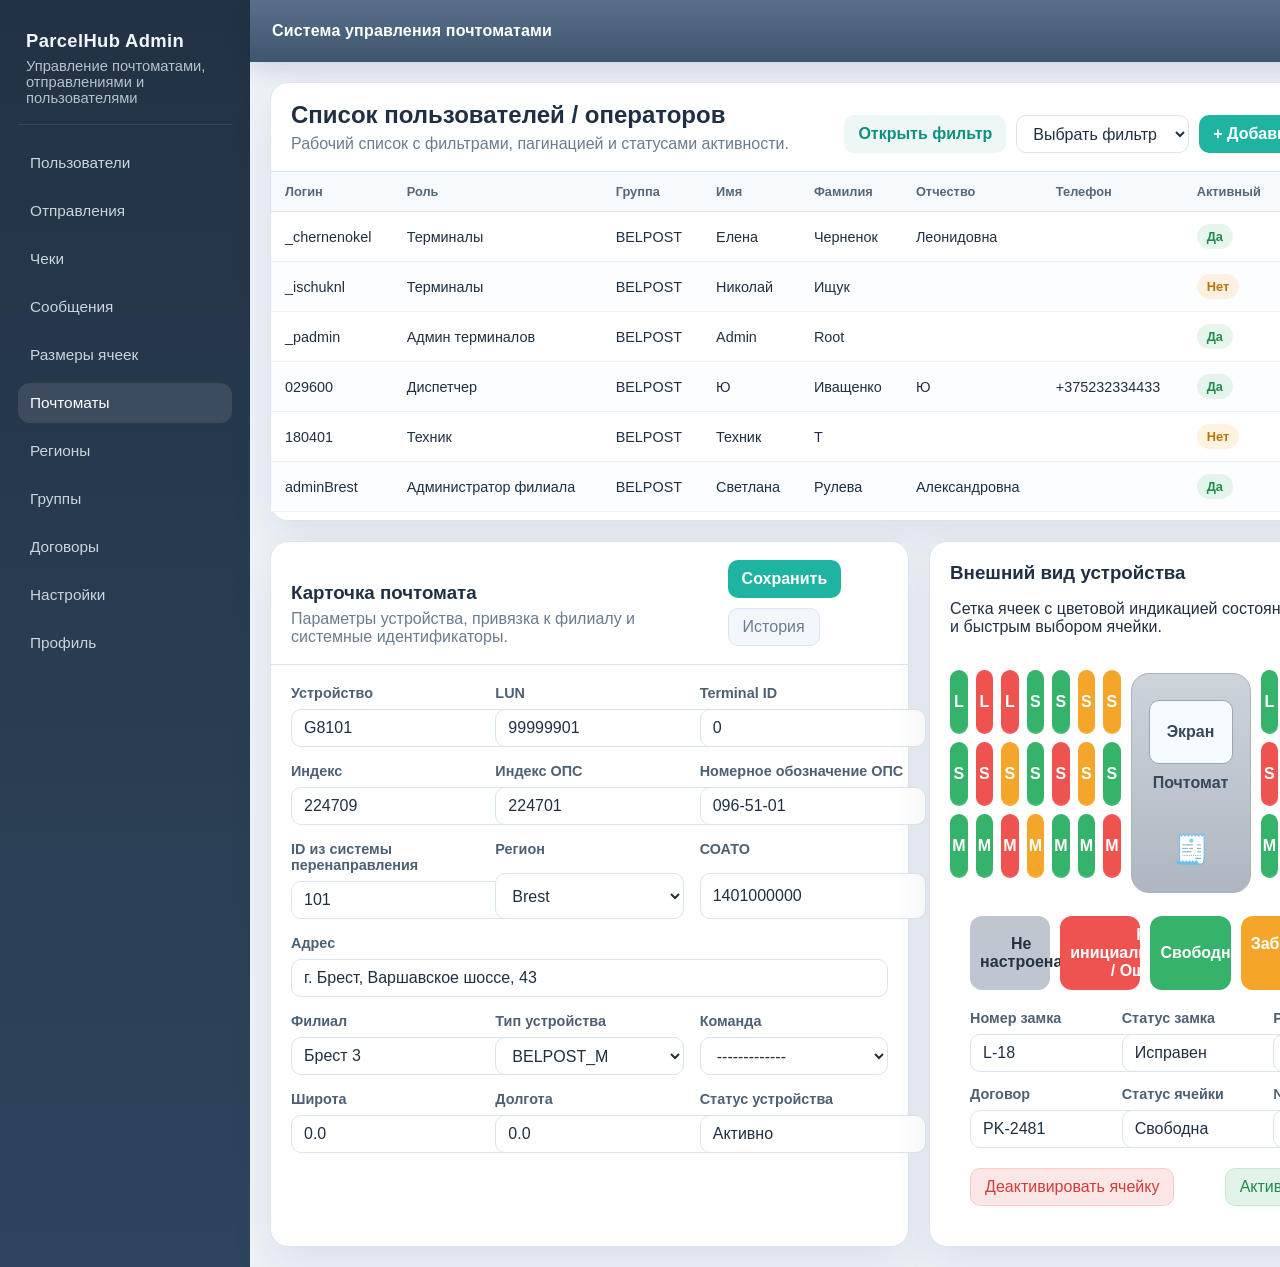
==== commit 3476681f: "Create parcel locker admin prototype" ====
--- a/index.html
+++ b/index.html
@@ -3,24 +3,30 @@
 <head>
   <meta charset="UTF-8" />
   <meta name="viewport" content="width=device-width, initial-scale=1.0" />
-  <title>ATMvidreg, прототип фронта</title>
-  <meta name="description" content="Прототип интерфейса реестра банкоматов по мотивам макета." />
+  <title>ParcelHub Admin, прототип системы управления почтоматом</title>
+  <meta name="description" content="Прототип админ-панели для системы управления почтоматом с таблицей, фильтрами и карточкой устройства." />
   <style>
     :root {
-      --bg: #f2f5f9;
-      --sidebar: #2e3338;
-      --sidebar-2: #3c434b;
-      --topbar: #2b2a2a;
+      --bg: #eef3f8;
+      --sidebar: #223244;
+      --sidebar-2: #2f455d;
+      --topbar: #3d556d;
       --surface: #ffffff;
-      --surface-soft: #f7f9fc;
-      --border: #dde4ec;
-      --text: #243446;
-      --muted: #708095;
-      --accent: #2d98e2;
-      --accent-dark: #1b7ac0;
-      --shadow: 0 14px 35px rgba(23, 39, 58, 0.08);
+      --surface-soft: #f7fafc;
+      --border: #dbe4ee;
+      --text: #203042;
+      --muted: #6b7c90;
+      --accent: #1fb4a2;
+      --accent-dark: #0e8f7f;
+      --blue: #2f6feb;
+      --green: #36b36a;
+      --orange: #f4a62a;
+      --red: #ef5350;
+      --gray: #bcc7d2;
+      --shadow: 0 18px 45px rgba(19, 35, 53, 0.08);
       --radius: 18px;
       --radius-sm: 12px;
+      --max: 1480px;
     }
 
     * {
@@ -34,212 +40,413 @@
       color: var(--text);
     }
 
+    a {
+      color: inherit;
+      text-decoration: none;
+    }
+
     .app {
       min-height: 100vh;
       display: grid;
-      grid-template-columns: 72px 1fr;
+      grid-template-columns: 250px 1fr;
     }
 
     .sidebar {
       background: linear-gradient(180deg, var(--sidebar), var(--sidebar-2));
-      color: #eaf2fb;
-      padding: 20px 0;
+      color: #f0f6fb;
+      padding: 20px 18px;
       display: flex;
       flex-direction: column;
-      align-items: center;
-      gap: 16px;
-      box-shadow: 6px 0 20px rgba(0, 0, 0, 0.08);
-      position: relative;
-      z-index: 2;
-    }
-
-    .sidebar-button {
-      width: 42px;
-      height: 42px;
+      gap: 18px;
+    }
+
+    .brand {
+      padding: 10px 8px 18px;
+      border-bottom: 1px solid rgba(255,255,255,0.1);
+    }
+
+    .brand strong {
+      display: block;
+      font-size: 1.15rem;
+      letter-spacing: 0.02em;
+    }
+
+    .brand span {
+      display: block;
+      margin-top: 6px;
+      color: rgba(240, 246, 251, 0.72);
+      font-size: 0.92rem;
+    }
+
+    .menu {
+      display: grid;
+      gap: 8px;
+    }
+
+    .menu a {
+      padding: 11px 12px;
       border-radius: 12px;
-      display: grid;
-      place-items: center;
-      background: rgba(255, 255, 255, 0.08);
-      font-size: 1.2rem;
-    }
-
-    .sidebar-button.active {
-      background: rgba(45, 152, 226, 0.2);
-      color: #ffffff;
+      color: rgba(240, 246, 251, 0.82);
+      transition: 0.2s ease;
+      font-size: 0.96rem;
+    }
+
+    .menu a.active,
+    .menu a:hover {
+      background: rgba(255, 255, 255, 0.1);
+      color: #fff;
     }
 
     .main {
-      display: grid;
-      grid-template-rows: 64px 1fr;
       min-width: 0;
+      display: grid;
+      grid-template-rows: 62px 1fr;
     }
 
     .topbar {
-      background: var(--topbar);
-      color: #ffffff;
+      background: linear-gradient(180deg, #587089, var(--topbar));
+      color: #fff;
       display: flex;
       align-items: center;
-      justify-content: center;
-      position: sticky;
-      top: 0;
-      z-index: 3;
-      box-shadow: 0 8px 20px rgba(0, 0, 0, 0.14);
-    }
-
-    .topbar h1 {
+      justify-content: space-between;
+      padding: 0 22px;
+      box-shadow: 0 10px 22px rgba(17, 33, 48, 0.12);
+    }
+
+    .topbar strong {
+      font-size: 1rem;
+      letter-spacing: 0.01em;
+    }
+
+    .topbar .user {
+      display: inline-flex;
+      align-items: center;
+      gap: 10px;
+      font-size: 0.92rem;
+    }
+
+    .dot {
+      width: 10px;
+      height: 10px;
+      border-radius: 50%;
+      background: #8ff0c8;
+      box-shadow: 0 0 0 6px rgba(143, 240, 200, 0.14);
+    }
+
+    .content {
+      padding: 20px;
+      display: grid;
+      gap: 20px;
+    }
+
+    .card {
+      background: var(--surface);
+      border: 1px solid var(--border);
+      border-radius: var(--radius);
+      box-shadow: var(--shadow);
+    }
+
+    .card-head {
+      padding: 18px 20px;
+      border-bottom: 1px solid var(--border);
+      display: flex;
+      justify-content: space-between;
+      align-items: flex-end;
+      gap: 16px;
+    }
+
+    .card-head h2,
+    .card-head h3,
+    .section-title,
+    .locker-title {
       margin: 0;
-      font-size: 1.8rem;
-      font-weight: 500;
-      letter-spacing: 0.01em;
-    }
-
-    .content {
-      padding: 18px;
-    }
-
-    .panel {
-      background: var(--surface);
-      border-radius: var(--radius);
-      border: 1px solid var(--border);
-      box-shadow: var(--shadow);
-      overflow: hidden;
+    }
+
+    .card-head p {
+      margin: 6px 0 0;
+      color: var(--muted);
     }
 
     .toolbar {
       display: flex;
+      flex-wrap: wrap;
+      gap: 10px;
+      align-items: center;
+    }
+
+    .button,
+    .ghost-button,
+    .small-button {
+      border: 0;
+      border-radius: 10px;
+      min-height: 38px;
+      padding: 0 14px;
+      font: inherit;
+      cursor: pointer;
+    }
+
+    .button {
+      background: var(--accent);
+      color: #fff;
+      font-weight: 700;
+    }
+
+    .ghost-button {
+      background: #edf7f5;
+      color: var(--accent-dark);
+      font-weight: 600;
+    }
+
+    .small-button {
+      background: #f3f7fb;
+      color: var(--muted);
+      border: 1px solid var(--border);
+    }
+
+    .select,
+    .search,
+    .input {
+      min-height: 38px;
+      border-radius: 10px;
+      border: 1px solid var(--border);
+      background: #fff;
+      color: var(--text);
+      padding: 0 12px;
+      font: inherit;
+    }
+
+    .search {
+      min-width: 240px;
+    }
+
+    .table-wrap {
+      overflow: auto;
+      padding: 0 0 8px;
+    }
+
+    table {
+      width: 100%;
+      min-width: 1180px;
+      border-collapse: collapse;
+      font-size: 0.9rem;
+    }
+
+    thead th {
+      background: #f6fafc;
+      color: #56677b;
+      font-size: 0.8rem;
+      font-weight: 700;
+      text-align: left;
+      padding: 12px 14px;
+      border-bottom: 1px solid var(--border);
+      white-space: nowrap;
+    }
+
+    tbody td {
+      padding: 12px 14px;
+      border-bottom: 1px solid #edf2f7;
+      white-space: nowrap;
+    }
+
+    tbody tr:nth-child(even) {
+      background: #fbfdff;
+    }
+
+    tbody tr:hover {
+      background: #f0fbf8;
+    }
+
+    .status-chip {
+      display: inline-flex;
+      align-items: center;
+      padding: 5px 10px;
+      border-radius: 999px;
+      font-size: 0.8rem;
+      font-weight: 700;
+    }
+
+    .status-chip.active {
+      background: rgba(54, 179, 106, 0.12);
+      color: #218a4c;
+    }
+
+    .status-chip.pause {
+      background: rgba(244, 166, 42, 0.14);
+      color: #b97708;
+    }
+
+    .layout-2 {
+      display: grid;
+      grid-template-columns: 1.1fr 0.9fr;
+      gap: 20px;
+    }
+
+    .form-grid {
+      padding: 20px;
+      display: grid;
+      grid-template-columns: repeat(3, minmax(0, 1fr));
+      gap: 16px;
+    }
+
+    .field {
+      display: grid;
+      gap: 8px;
+    }
+
+    .field label {
+      font-size: 0.9rem;
+      color: #4e6074;
+      font-weight: 600;
+    }
+
+    .field--wide {
+      grid-column: span 3;
+    }
+
+    .legend {
+      padding: 0 20px 20px;
+      display: grid;
+      grid-template-columns: repeat(5, minmax(0, 1fr));
+      gap: 10px;
+    }
+
+    .legend-item {
+      min-height: 54px;
+      border-radius: 12px;
+      display: grid;
+      place-items: center;
+      font-weight: 700;
+      color: #fff;
+      text-align: center;
+      padding: 10px;
+    }
+
+    .legend-gray { background: #bfc6cf; color: #273240; }
+    .legend-red { background: var(--red); }
+    .legend-green { background: var(--green); }
+    .legend-orange { background: var(--orange); }
+    .legend-blue { background: #4964d2; }
+
+    .locker-card {
+      padding: 20px;
+    }
+
+    .locker-meta {
+      display: flex;
+      justify-content: space-between;
       align-items: center;
       gap: 12px;
-      padding: 16px;
-      border-bottom: 1px solid var(--border);
-      background: linear-gradient(180deg, #ffffff, #fafcff);
-    }
-
-    .button {
-      min-height: 38px;
-      padding: 0 16px;
-      border: 0;
-      border-radius: 8px;
-      background: var(--accent);
-      color: white;
-      font-weight: 600;
-      cursor: pointer;
-    }
-
-    .search {
+      margin-bottom: 18px;
+    }
+
+    .locker-grid {
+      display: grid;
+      grid-template-columns: repeat(7, minmax(0, 1fr));
+      gap: 8px;
+      margin-bottom: 18px;
+    }
+
+    .cell {
+      min-height: 64px;
+      border-radius: 12px;
+      display: grid;
+      place-items: center;
+      font-weight: 800;
+      color: #fff;
+      box-shadow: inset 0 -2px 0 rgba(255,255,255,0.08);
+    }
+
+    .cell.green { background: var(--green); }
+    .cell.red { background: var(--red); }
+    .cell.orange { background: var(--orange); }
+    .cell.gray { background: #c6ccd4; color: #2d3640; }
+    .cell.blue { background: #4964d2; }
+
+    .locker-side {
+      display: grid;
+      grid-template-columns: 1fr 120px 1fr;
+      gap: 10px;
+      align-items: center;
+      margin-bottom: 20px;
+    }
+
+    .terminal-preview {
+      min-height: 220px;
+      border-radius: 18px;
+      background: linear-gradient(180deg, #cdd4db, #aeb7c1);
+      border: 1px solid #a9b4bf;
+      display: grid;
+      place-items: center;
+      position: relative;
+      color: #38485a;
+      font-weight: 700;
+    }
+
+    .terminal-preview::before {
+      content: "Экран";
+      position: absolute;
+      top: 26px;
+      width: 82px;
+      height: 62px;
+      border-radius: 10px;
+      background: #f5fbff;
+      display: grid;
+      place-items: center;
+      border: 1px solid #9aa7b3;
+    }
+
+    .terminal-preview::after {
+      content: "🧾";
+      position: absolute;
+      bottom: 26px;
+      font-size: 1.8rem;
+    }
+
+    .detail-grid {
+      display: grid;
+      grid-template-columns: repeat(3, minmax(0, 1fr));
+      gap: 14px;
+      padding: 0 20px 20px;
+    }
+
+    .detail-actions {
+      padding: 0 20px 20px;
       display: flex;
-      align-items: center;
-      gap: 10px;
-      min-height: 38px;
-      width: 260px;
-      padding: 0 12px;
-      border: 1px solid var(--border);
-      border-radius: 8px;
-      background: var(--surface);
-      color: var(--muted);
-    }
-
-    .search input {
-      border: 0;
-      outline: 0;
-      width: 100%;
-      font: inherit;
-      background: transparent;
-    }
-
-    .toolbar-icon {
-      width: 36px;
-      height: 36px;
-      display: grid;
-      place-items: center;
-      border-radius: 8px;
-      background: #eef6fd;
-      color: var(--accent-dark);
-      font-weight: 700;
-    }
-
-    .table-wrap {
-      overflow: auto;
-    }
-
-    table {
-      width: 100%;
-      min-width: 1300px;
-      border-collapse: collapse;
-      font-size: 0.9rem;
-    }
-
-    thead th {
-      position: sticky;
-      top: 0;
-      z-index: 1;
-      background: #fbfdff;
-      color: #516274;
-      text-align: left;
-      font-size: 0.82rem;
-      font-weight: 700;
-      padding: 12px 10px;
-      border-bottom: 1px solid var(--border);
-      white-space: nowrap;
-    }
-
-    tbody td {
-      padding: 10px;
-      border-bottom: 1px solid #edf2f7;
-      white-space: nowrap;
-    }
-
-    tbody tr:nth-child(even) {
-      background: #f8fbff;
-    }
-
-    tbody tr:hover {
-      background: #eef6ff;
-    }
-
-    .checkbox {
-      width: 16px;
-      height: 16px;
-      border: 1px solid #bdd1e4;
-      border-radius: 4px;
-      display: inline-block;
-      background: #fff;
-      vertical-align: middle;
-    }
-
-    .checkbox.checked {
-      background: linear-gradient(135deg, var(--accent), #61b3ff);
-      border-color: var(--accent);
-      position: relative;
-    }
-
-    .checkbox.checked::after {
-      content: "✓";
-      position: absolute;
-      inset: 0;
-      display: grid;
-      place-items: center;
-      color: #fff;
-      font-size: 0.72rem;
-      font-weight: 700;
-    }
-
-    .tag {
-      display: inline-flex;
-      align-items: center;
-      padding: 4px 8px;
-      border-radius: 999px;
-      background: #edf6ff;
-      color: var(--accent-dark);
-      font-size: 0.78rem;
-      font-weight: 700;
-    }
-
-    .footer-note {
-      padding: 14px 16px;
-      border-top: 1px solid var(--border);
-      background: var(--surface-soft);
-      color: var(--muted);
-      font-size: 0.9rem;
+      justify-content: space-between;
+      gap: 12px;
+      flex-wrap: wrap;
+    }
+
+    .danger-button {
+      background: rgba(239, 83, 80, 0.14);
+      color: #cf3e3b;
+      border: 1px solid rgba(239, 83, 80, 0.18);
+    }
+
+    .success-button {
+      background: rgba(54, 179, 106, 0.14);
+      color: #218a4c;
+      border: 1px solid rgba(54, 179, 106, 0.18);
+    }
+
+    @media (max-width: 1200px) {
+      .layout-2,
+      .form-grid,
+      .detail-grid {
+        grid-template-columns: 1fr;
+      }
+
+      .field--wide {
+        grid-column: auto;
+      }
+
+      .legend {
+        grid-template-columns: 1fr 1fr;
+      }
+
+      .locker-side {
+        grid-template-columns: 1fr;
+      }
     }
 
     @media (max-width: 900px) {
@@ -248,17 +455,11 @@
       }
 
       .sidebar {
-        flex-direction: row;
-        justify-content: center;
-        padding: 12px;
-      }
-
-      .main {
-        grid-template-rows: 56px 1fr;
-      }
-
-      .topbar h1 {
-        font-size: 1.4rem;
+        padding: 14px;
+      }
+
+      .menu {
+        grid-template-columns: 1fr 1fr;
       }
     }
 
@@ -267,12 +468,30 @@
         padding: 10px;
       }
 
-      .toolbar {
-        flex-wrap: wrap;
-      }
-
-      .search {
-        width: 100%;
+      .topbar {
+        padding: 0 14px;
+      }
+
+      .card-head,
+      .form-grid,
+      .locker-card,
+      .legend,
+      .detail-grid,
+      .detail-actions {
+        padding-left: 14px;
+        padding-right: 14px;
+      }
+
+      .legend {
+        grid-template-columns: 1fr;
+      }
+
+      .locker-grid {
+        grid-template-columns: repeat(4, minmax(0, 1fr));
+      }
+
+      .menu {
+        grid-template-columns: 1fr;
       }
     }
   </style>
@@ -280,314 +499,330 @@
 <body>
   <div class="app">
     <aside class="sidebar">
-      <div class="sidebar-button">☰</div>
-      <div class="sidebar-button active">🏧</div>
-      <div class="sidebar-button">📍</div>
-      <div class="sidebar-button">🛠</div>
-      <div class="sidebar-button">📊</div>
+      <div class="brand">
+        <strong>ParcelHub Admin</strong>
+        <span>Управление почтоматами, отправлениями и пользователями</span>
+      </div>
+
+      <nav class="menu">
+        <a href="#">Пользователи</a>
+        <a href="#">Отправления</a>
+        <a href="#">Чеки</a>
+        <a href="#">Сообщения</a>
+        <a href="#">Размеры ячеек</a>
+        <a href="#" class="active">Почтоматы</a>
+        <a href="#">Регионы</a>
+        <a href="#">Группы</a>
+        <a href="#">Договоры</a>
+        <a href="#">Настройки</a>
+        <a href="#">Профиль</a>
+      </nav>
     </aside>
 
     <div class="main">
       <header class="topbar">
-        <h1>ATMvidreg</h1>
+        <strong>Система управления почтоматами</strong>
+        <div class="user">
+          <span class="dot"></span>
+          <span>Вход, ANDREI</span>
+        </div>
       </header>
 
       <main class="content">
-        <section class="panel">
-          <div class="toolbar">
-            <button class="button">Добавить</button>
-            <label class="search">
-              <span>Поиск</span>
-              <input type="text" value="" placeholder="Поиск" />
-            </label>
-            <div class="toolbar-icon">⚙</div>
+        <section class="card">
+          <div class="card-head">
+            <div>
+              <h2>Список пользователей / операторов</h2>
+              <p>Рабочий список с фильтрами, пагинацией и статусами активности.</p>
+            </div>
+            <div class="toolbar">
+              <button class="ghost-button">Открыть фильтр</button>
+              <select class="select">
+                <option>Выбрать фильтр</option>
+                <option>Активные</option>
+                <option>Курьеры</option>
+                <option>Администраторы</option>
+              </select>
+              <button class="button">+ Добавить</button>
+              <button class="small-button">Обновить</button>
+            </div>
           </div>
 
           <div class="table-wrap">
             <table>
               <thead>
                 <tr>
-                  <th><span class="checkbox"></span></th>
-                  <th>ATM ID</th>
-                  <th>Банк</th>
-                  <th>Вендор</th>
-                  <th>Модель</th>
-                  <th>SN</th>
-                  <th>Заводской</th>
-                  <th>ПО</th>
-                  <th>Город</th>
-                  <th>Адрес установки</th>
-                  <th>Место размещения</th>
-                  <th>Область</th>
-                  <th>Примечание</th>
-                  <th>Тип</th>
+                  <th>Логин</th>
+                  <th>Роль</th>
+                  <th>Группа</th>
+                  <th>Имя</th>
+                  <th>Фамилия</th>
+                  <th>Отчество</th>
+                  <th>Телефон</th>
+                  <th>Активный</th>
+                  <th>Активность</th>
                 </tr>
               </thead>
               <tbody>
                 <tr>
-                  <td><span class="checkbox"></span></td>
-                  <td>22013223</td>
-                  <td>ALFA</td>
-                  <td>Diebold</td>
-                  <td>Opteva 520</td>
-                  <td>15228RF564518</td>
-                  <td>Cell</td>
-                  <td>Agilis</td>
-                  <td>Минск</td>
-                  <td>Cell</td>
-                  <td>Cell</td>
-                  <td>Cell</td>
-                  <td>Cell</td>
-                  <td><span class="tag">Cell</span></td>
+                  <td>_chernenokel</td>
+                  <td>Терминалы</td>
+                  <td>BELPOST</td>
+                  <td>Елена</td>
+                  <td>Черненок</td>
+                  <td>Леонидовна</td>
+                  <td></td>
+                  <td><span class="status-chip active">Да</span></td>
+                  <td>14/06/2021 08:52:11</td>
                 </tr>
                 <tr>
-                  <td><span class="checkbox checked"></span></td>
-                  <td>22013224</td>
-                  <td>ALFA</td>
-                  <td>Diebold</td>
-                  <td>Opteva 522</td>
-                  <td>1520RF123456</td>
-                  <td>Cell</td>
-                  <td>Agilis</td>
-                  <td>Гродно</td>
-                  <td>Cell</td>
-                  <td>Cell</td>
-                  <td>Cell</td>
-                  <td>Cell</td>
-                  <td><span class="tag">Cell</span></td>
+                  <td>_ischuknl</td>
+                  <td>Терминалы</td>
+                  <td>BELPOST</td>
+                  <td>Николай</td>
+                  <td>Ищук</td>
+                  <td></td>
+                  <td></td>
+                  <td><span class="status-chip pause">Нет</span></td>
+                  <td>28/06/2021 15:29:21</td>
                 </tr>
                 <tr>
-                  <td><span class="checkbox"></span></td>
-                  <td>22013225</td>
-                  <td>ALFA</td>
-                  <td>Diebold</td>
-                  <td>Opteva 520</td>
-                  <td>1521RF789012</td>
-                  <td>Cell</td>
-                  <td>Agilis</td>
-                  <td>Брест</td>
-                  <td>Cell</td>
-                  <td>Cell</td>
-                  <td>Cell</td>
-                  <td>Cell</td>
-                  <td><span class="tag">Cell</span></td>
+                  <td>_padmin</td>
+                  <td>Админ терминалов</td>
+                  <td>BELPOST</td>
+                  <td>Admin</td>
+                  <td>Root</td>
+                  <td></td>
+                  <td></td>
+                  <td><span class="status-chip active">Да</span></td>
+                  <td>29/06/2021 09:00:51</td>
                 </tr>
                 <tr>
-                  <td><span class="checkbox"></span></td>
-                  <td>22013226</td>
-                  <td>ALFA</td>
-                  <td>Diebold</td>
-                  <td>Opteva 520</td>
-                  <td>1523RF345678</td>
-                  <td>Cell</td>
-                  <td>Tellme</td>
-                  <td>Минск</td>
-                  <td>Cell</td>
-                  <td>Cell</td>
-                  <td>Cell</td>
-                  <td>Cell</td>
-                  <td><span class="tag">Cell</span></td>
+                  <td>029600</td>
+                  <td>Диспетчер</td>
+                  <td>BELPOST</td>
+                  <td>Ю</td>
+                  <td>Иващенко</td>
+                  <td>Ю</td>
+                  <td>+375232334433</td>
+                  <td><span class="status-chip active">Да</span></td>
+                  <td>14/01/2025 10:38:43</td>
                 </tr>
                 <tr>
-                  <td><span class="checkbox"></span></td>
-                  <td>22013227</td>
-                  <td>ALFA</td>
-                  <td>Diebold</td>
-                  <td>Opteva 520</td>
-                  <td>1524RF901234</td>
-                  <td>Cell</td>
-                  <td>Tellme</td>
-                  <td>Минск</td>
-                  <td>Cell</td>
-                  <td>Cell</td>
-                  <td>Cell</td>
-                  <td>Cell</td>
-                  <td><span class="tag">Cell</span></td>
+                  <td>180401</td>
+                  <td>Техник</td>
+                  <td>BELPOST</td>
+                  <td>Техник</td>
+                  <td>Т</td>
+                  <td></td>
+                  <td></td>
+                  <td><span class="status-chip pause">Нет</span></td>
+                  <td>22/05/2024 14:00:22</td>
                 </tr>
                 <tr>
-                  <td><span class="checkbox"></span></td>
-                  <td>22013228</td>
-                  <td>ALFA</td>
-                  <td>Diebold</td>
-                  <td>Opteva 520</td>
-                  <td>1525RF567890</td>
-                  <td>Cell</td>
-                  <td>Tellme</td>
-                  <td>Гродно</td>
-                  <td>Cell</td>
-                  <td>Cell</td>
-                  <td>Cell</td>
-                  <td>Cell</td>
-                  <td><span class="tag">Cell</span></td>
-                </tr>
-                <tr>
-                  <td><span class="checkbox"></span></td>
-                  <td>22013229</td>
-                  <td>ALFA</td>
-                  <td>Diebold</td>
-                  <td>Opteva 520</td>
-                  <td>1526RF234567</td>
-                  <td>Cell</td>
-                  <td>Agilis</td>
-                  <td>Брест</td>
-                  <td>Cell</td>
-                  <td>Cell</td>
-                  <td>Cell</td>
-                  <td>Cell</td>
-                  <td><span class="tag">Cell</span></td>
-                </tr>
-                <tr>
-                  <td><span class="checkbox"></span></td>
-                  <td>22013230</td>
-                  <td>ALFA</td>
-                  <td>Diebold</td>
-                  <td>Opteva 520</td>
-                  <td>1527RF890123</td>
-                  <td>Cell</td>
-                  <td>Agilis</td>
-                  <td>Минск</td>
-                  <td>Cell</td>
-                  <td>Cell</td>
-                  <td>Cell</td>
-                  <td>Cell</td>
-                  <td><span class="tag">Cell</span></td>
-                </tr>
-                <tr>
-                  <td><span class="checkbox"></span></td>
-                  <td>22013231</td>
-                  <td>ALFA</td>
-                  <td>Diebold</td>
-                  <td>Opteva 520</td>
-                  <td>1528RF456789</td>
-                  <td>Cell</td>
-                  <td>Aptra</td>
-                  <td>Брест</td>
-                  <td>Cell</td>
-                  <td>Cell</td>
-                  <td>Cell</td>
-                  <td>Cell</td>
-                  <td><span class="tag">Cell</span></td>
-                </tr>
-                <tr>
-                  <td><span class="checkbox"></span></td>
-                  <td>22013232</td>
-                  <td>ALFA</td>
-                  <td>Diebold</td>
-                  <td>Opteva 520</td>
-                  <td>1529RF012345</td>
-                  <td>Cell</td>
-                  <td>Aptra</td>
-                  <td>Бобруйск</td>
-                  <td>Cell</td>
-                  <td>Cell</td>
-                  <td>Cell</td>
-                  <td>Cell</td>
-                  <td><span class="tag">Cell</span></td>
-                </tr>
-                <tr>
-                  <td><span class="checkbox"></span></td>
-                  <td>22013233</td>
-                  <td>ALFA</td>
-                  <td>Diebold</td>
-                  <td>Opteva 522</td>
-                  <td>1530RF678901</td>
-                  <td>?????????????</td>
-                  <td>Aptra</td>
-                  <td>Минск</td>
-                  <td>ул. Уборевича</td>
-                  <td>с обратной стороны</td>
-                  <td>Минская</td>
-                  <td>cashin</td>
-                  <td><span class="tag">cashin</span></td>
-                </tr>
-                <tr>
-                  <td><span class="checkbox"></span></td>
-                  <td>22013234</td>
-                  <td>ALFA</td>
-                  <td>Diebold</td>
-                  <td>Opteva 520</td>
-                  <td>1531RF234890</td>
-                  <td>?????????????</td>
-                  <td>Agilis</td>
-                  <td>Минск</td>
-                  <td>ул. Ленина, д.23</td>
-                  <td>л. вход, под лестн.</td>
-                  <td>Минская</td>
-                  <td>cashout</td>
-                  <td><span class="tag">cashout</span></td>
-                </tr>
-                <tr>
-                  <td><span class="checkbox"></span></td>
-                  <td>22013235</td>
-                  <td>ALFA</td>
-                  <td>Diebold</td>
-                  <td>Opteva 520</td>
-                  <td>1532RF789123</td>
-                  <td>?????????????</td>
-                  <td>Tellme</td>
-                  <td>Гомель</td>
-                  <td>ул. Советская</td>
-                  <td>в торце здания</td>
-                  <td>Гомельская</td>
-                  <td>cashout</td>
-                  <td><span class="tag">cashout</span></td>
-                </tr>
-                <tr>
-                  <td><span class="checkbox"></span></td>
-                  <td>22013236</td>
-                  <td>ALFA</td>
-                  <td>Diebold</td>
-                  <td>Opteva 522</td>
-                  <td>1533RF456012</td>
-                  <td>?????????????</td>
-                  <td>Agilis</td>
-                  <td>Минск</td>
-                  <td>пр-т Независимости</td>
-                  <td>1 этаж ТЦ Дана</td>
-                  <td>Минская</td>
-                  <td>cashout</td>
-                  <td><span class="tag">cashout</span></td>
-                </tr>
-                <tr>
-                  <td><span class="checkbox"></span></td>
-                  <td>22013237</td>
-                  <td>ALFA</td>
-                  <td>Diebold</td>
-                  <td>Opteva 520</td>
-                  <td>1534RF905067</td>
-                  <td>?????????????</td>
-                  <td>Aptra</td>
-                  <td>Могилев</td>
-                  <td>ул. Первомайская</td>
-                  <td>2 этаж лестница</td>
-                  <td>Могилевская</td>
-                  <td>cashout</td>
-                  <td><span class="tag">cashout</span></td>
-                </tr>
-                <tr>
-                  <td><span class="checkbox"></span></td>
-                  <td>22013238</td>
-                  <td>ALFA</td>
-                  <td>Diebold</td>
-                  <td>Opteva 520</td>
-                  <td>1525RF123789</td>
-                  <td>Cell</td>
-                  <td>Agilis</td>
-                  <td>Могилев</td>
-                  <td>Cell</td>
-                  <td>Cell</td>
-                  <td>Cell</td>
-                  <td>Cell</td>
-                  <td><span class="tag">Cell</span></td>
+                  <td>adminBrest</td>
+                  <td>Администратор филиала</td>
+                  <td>BELPOST</td>
+                  <td>Светлана</td>
+                  <td>Рулева</td>
+                  <td>Александровна</td>
+                  <td></td>
+                  <td><span class="status-chip active">Да</span></td>
+                  <td>12/05/2026 07:31:17</td>
                 </tr>
               </tbody>
             </table>
           </div>
-
-          <div class="footer-note">
-            Прототип фронта по мотивам макета: боковое меню, верхняя панель, поиск, кнопка добавления и большая таблица реестра банкоматов.
-          </div>
         </section>
+
+        <div class="layout-2">
+          <section class="card">
+            <div class="card-head">
+              <div>
+                <h3>Карточка почтомата</h3>
+                <p>Параметры устройства, привязка к филиалу и системные идентификаторы.</p>
+              </div>
+              <div class="toolbar">
+                <button class="button">Сохранить</button>
+                <button class="small-button">История</button>
+              </div>
+            </div>
+
+            <div class="form-grid">
+              <div class="field">
+                <label>Устройство</label>
+                <input class="input" value="G8101" />
+              </div>
+              <div class="field">
+                <label>LUN</label>
+                <input class="input" value="99999901" />
+              </div>
+              <div class="field">
+                <label>Terminal ID</label>
+                <input class="input" value="0" />
+              </div>
+
+              <div class="field">
+                <label>Индекс</label>
+                <input class="input" value="224709" />
+              </div>
+              <div class="field">
+                <label>Индекс ОПС</label>
+                <input class="input" value="224701" />
+              </div>
+              <div class="field">
+                <label>Номерное обозначение ОПС</label>
+                <input class="input" value="096-51-01" />
+              </div>
+
+              <div class="field">
+                <label>ID из системы перенаправления</label>
+                <input class="input" value="101" />
+              </div>
+              <div class="field">
+                <label>Регион</label>
+                <select class="select"><option>Brest</option></select>
+              </div>
+              <div class="field">
+                <label>СОАТО</label>
+                <input class="input" value="1401000000" />
+              </div>
+
+              <div class="field field--wide">
+                <label>Адрес</label>
+                <input class="input" value="г. Брест, Варшавское шоссе, 43" />
+              </div>
+
+              <div class="field">
+                <label>Филиал</label>
+                <input class="input" value="Брест 3" />
+              </div>
+              <div class="field">
+                <label>Тип устройства</label>
+                <select class="select"><option>BELPOST_M</option></select>
+              </div>
+              <div class="field">
+                <label>Команда</label>
+                <select class="select"><option>-------------</option></select>
+              </div>
+
+              <div class="field">
+                <label>Широта</label>
+                <input class="input" value="0.0" />
+              </div>
+              <div class="field">
+                <label>Долгота</label>
+                <input class="input" value="0.0" />
+              </div>
+              <div class="field">
+                <label>Статус устройства</label>
+                <input class="input" value="Активно" />
+              </div>
+            </div>
+          </section>
+
+          <section class="card locker-card">
+            <div class="locker-meta">
+              <div>
+                <h3 class="locker-title">Внешний вид устройства</h3>
+                <p class="muted">Сетка ячеек с цветовой индикацией состояний и быстрым выбором ячейки.</p>
+              </div>
+              <button class="small-button">Обновить схему</button>
+            </div>
+
+            <div class="locker-side">
+              <div class="locker-grid">
+                <div class="cell green">L</div>
+                <div class="cell red">L</div>
+                <div class="cell red">L</div>
+                <div class="cell green">S</div>
+                <div class="cell green">S</div>
+                <div class="cell orange">S</div>
+                <div class="cell orange">S</div>
+                <div class="cell green">S</div>
+                <div class="cell red">S</div>
+                <div class="cell orange">S</div>
+                <div class="cell green">S</div>
+                <div class="cell red">S</div>
+                <div class="cell orange">S</div>
+                <div class="cell green">S</div>
+                <div class="cell green">M</div>
+                <div class="cell green">M</div>
+                <div class="cell red">M</div>
+                <div class="cell orange">M</div>
+                <div class="cell green">M</div>
+                <div class="cell green">M</div>
+                <div class="cell red">M</div>
+              </div>
+
+              <div class="terminal-preview">Почтомат</div>
+
+              <div class="locker-grid">
+                <div class="cell green">L</div>
+                <div class="cell green">L</div>
+                <div class="cell green">L</div>
+                <div class="cell green">S</div>
+                <div class="cell green">S</div>
+                <div class="cell green">S</div>
+                <div class="cell green">S</div>
+                <div class="cell red">S</div>
+                <div class="cell green">S</div>
+                <div class="cell orange">S</div>
+                <div class="cell green">S</div>
+                <div class="cell green">S</div>
+                <div class="cell green">S</div>
+                <div class="cell green">S</div>
+                <div class="cell green">M</div>
+                <div class="cell green">M</div>
+                <div class="cell green">M</div>
+                <div class="cell green">M</div>
+                <div class="cell green">M</div>
+                <div class="cell orange">M</div>
+                <div class="cell blue">M</div>
+              </div>
+            </div>
+
+            <div class="legend">
+              <div class="legend-item legend-gray">Не настроена</div>
+              <div class="legend-item legend-red">Не инициализирована / Ошибка</div>
+              <div class="legend-item legend-green">Свободна</div>
+              <div class="legend-item legend-orange">Забронирована / Занята</div>
+              <div class="legend-item legend-blue">Открыта</div>
+            </div>
+
+            <div class="detail-grid">
+              <div class="field">
+                <label>Номер замка</label>
+                <input class="input" value="L-18" />
+              </div>
+              <div class="field">
+                <label>Статус замка</label>
+                <input class="input" value="Исправен" />
+              </div>
+              <div class="field">
+                <label>Размер ячейки</label>
+                <select class="select"><option>M</option></select>
+              </div>
+              <div class="field">
+                <label>Договор</label>
+                <input class="input" value="PK-2481" />
+              </div>
+              <div class="field">
+                <label>Статус ячейки</label>
+                <input class="input" value="Свободна" />
+              </div>
+              <div class="field">
+                <label>№ отправления</label>
+                <input class="input" value="BY45891237" />
+              </div>
+            </div>
+
+            <div class="detail-actions">
+              <button class="small-button danger-button">Деактивировать ячейку</button>
+              <button class="small-button success-button">Активировать ячейку</button>
+            </div>
+          </section>
+        </div>
       </main>
     </div>
   </div>
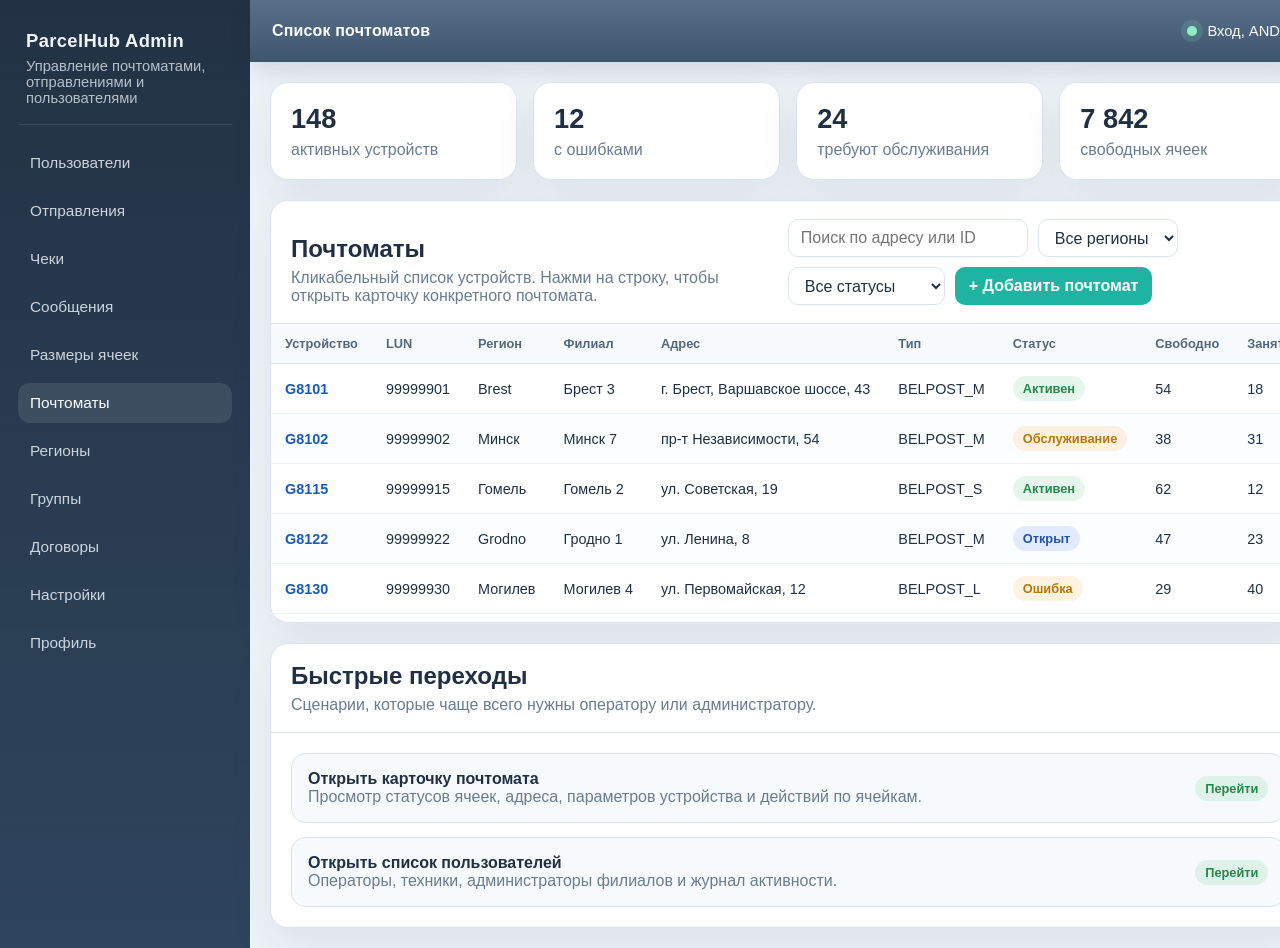
==== commit edc523fa: "Split parcel locker admin into pages" ====
--- a/index.html
+++ b/index.html
@@ -3,498 +3,9 @@
 <head>
   <meta charset="UTF-8" />
   <meta name="viewport" content="width=device-width, initial-scale=1.0" />
-  <title>ParcelHub Admin, прототип системы управления почтоматом</title>
-  <meta name="description" content="Прототип админ-панели для системы управления почтоматом с таблицей, фильтрами и карточкой устройства." />
-  <style>
-    :root {
-      --bg: #eef3f8;
-      --sidebar: #223244;
-      --sidebar-2: #2f455d;
-      --topbar: #3d556d;
-      --surface: #ffffff;
-      --surface-soft: #f7fafc;
-      --border: #dbe4ee;
-      --text: #203042;
-      --muted: #6b7c90;
-      --accent: #1fb4a2;
-      --accent-dark: #0e8f7f;
-      --blue: #2f6feb;
-      --green: #36b36a;
-      --orange: #f4a62a;
-      --red: #ef5350;
-      --gray: #bcc7d2;
-      --shadow: 0 18px 45px rgba(19, 35, 53, 0.08);
-      --radius: 18px;
-      --radius-sm: 12px;
-      --max: 1480px;
-    }
-
-    * {
-      box-sizing: border-box;
-    }
-
-    body {
-      margin: 0;
-      font-family: Inter, Arial, sans-serif;
-      background: var(--bg);
-      color: var(--text);
-    }
-
-    a {
-      color: inherit;
-      text-decoration: none;
-    }
-
-    .app {
-      min-height: 100vh;
-      display: grid;
-      grid-template-columns: 250px 1fr;
-    }
-
-    .sidebar {
-      background: linear-gradient(180deg, var(--sidebar), var(--sidebar-2));
-      color: #f0f6fb;
-      padding: 20px 18px;
-      display: flex;
-      flex-direction: column;
-      gap: 18px;
-    }
-
-    .brand {
-      padding: 10px 8px 18px;
-      border-bottom: 1px solid rgba(255,255,255,0.1);
-    }
-
-    .brand strong {
-      display: block;
-      font-size: 1.15rem;
-      letter-spacing: 0.02em;
-    }
-
-    .brand span {
-      display: block;
-      margin-top: 6px;
-      color: rgba(240, 246, 251, 0.72);
-      font-size: 0.92rem;
-    }
-
-    .menu {
-      display: grid;
-      gap: 8px;
-    }
-
-    .menu a {
-      padding: 11px 12px;
-      border-radius: 12px;
-      color: rgba(240, 246, 251, 0.82);
-      transition: 0.2s ease;
-      font-size: 0.96rem;
-    }
-
-    .menu a.active,
-    .menu a:hover {
-      background: rgba(255, 255, 255, 0.1);
-      color: #fff;
-    }
-
-    .main {
-      min-width: 0;
-      display: grid;
-      grid-template-rows: 62px 1fr;
-    }
-
-    .topbar {
-      background: linear-gradient(180deg, #587089, var(--topbar));
-      color: #fff;
-      display: flex;
-      align-items: center;
-      justify-content: space-between;
-      padding: 0 22px;
-      box-shadow: 0 10px 22px rgba(17, 33, 48, 0.12);
-    }
-
-    .topbar strong {
-      font-size: 1rem;
-      letter-spacing: 0.01em;
-    }
-
-    .topbar .user {
-      display: inline-flex;
-      align-items: center;
-      gap: 10px;
-      font-size: 0.92rem;
-    }
-
-    .dot {
-      width: 10px;
-      height: 10px;
-      border-radius: 50%;
-      background: #8ff0c8;
-      box-shadow: 0 0 0 6px rgba(143, 240, 200, 0.14);
-    }
-
-    .content {
-      padding: 20px;
-      display: grid;
-      gap: 20px;
-    }
-
-    .card {
-      background: var(--surface);
-      border: 1px solid var(--border);
-      border-radius: var(--radius);
-      box-shadow: var(--shadow);
-    }
-
-    .card-head {
-      padding: 18px 20px;
-      border-bottom: 1px solid var(--border);
-      display: flex;
-      justify-content: space-between;
-      align-items: flex-end;
-      gap: 16px;
-    }
-
-    .card-head h2,
-    .card-head h3,
-    .section-title,
-    .locker-title {
-      margin: 0;
-    }
-
-    .card-head p {
-      margin: 6px 0 0;
-      color: var(--muted);
-    }
-
-    .toolbar {
-      display: flex;
-      flex-wrap: wrap;
-      gap: 10px;
-      align-items: center;
-    }
-
-    .button,
-    .ghost-button,
-    .small-button {
-      border: 0;
-      border-radius: 10px;
-      min-height: 38px;
-      padding: 0 14px;
-      font: inherit;
-      cursor: pointer;
-    }
-
-    .button {
-      background: var(--accent);
-      color: #fff;
-      font-weight: 700;
-    }
-
-    .ghost-button {
-      background: #edf7f5;
-      color: var(--accent-dark);
-      font-weight: 600;
-    }
-
-    .small-button {
-      background: #f3f7fb;
-      color: var(--muted);
-      border: 1px solid var(--border);
-    }
-
-    .select,
-    .search,
-    .input {
-      min-height: 38px;
-      border-radius: 10px;
-      border: 1px solid var(--border);
-      background: #fff;
-      color: var(--text);
-      padding: 0 12px;
-      font: inherit;
-    }
-
-    .search {
-      min-width: 240px;
-    }
-
-    .table-wrap {
-      overflow: auto;
-      padding: 0 0 8px;
-    }
-
-    table {
-      width: 100%;
-      min-width: 1180px;
-      border-collapse: collapse;
-      font-size: 0.9rem;
-    }
-
-    thead th {
-      background: #f6fafc;
-      color: #56677b;
-      font-size: 0.8rem;
-      font-weight: 700;
-      text-align: left;
-      padding: 12px 14px;
-      border-bottom: 1px solid var(--border);
-      white-space: nowrap;
-    }
-
-    tbody td {
-      padding: 12px 14px;
-      border-bottom: 1px solid #edf2f7;
-      white-space: nowrap;
-    }
-
-    tbody tr:nth-child(even) {
-      background: #fbfdff;
-    }
-
-    tbody tr:hover {
-      background: #f0fbf8;
-    }
-
-    .status-chip {
-      display: inline-flex;
-      align-items: center;
-      padding: 5px 10px;
-      border-radius: 999px;
-      font-size: 0.8rem;
-      font-weight: 700;
-    }
-
-    .status-chip.active {
-      background: rgba(54, 179, 106, 0.12);
-      color: #218a4c;
-    }
-
-    .status-chip.pause {
-      background: rgba(244, 166, 42, 0.14);
-      color: #b97708;
-    }
-
-    .layout-2 {
-      display: grid;
-      grid-template-columns: 1.1fr 0.9fr;
-      gap: 20px;
-    }
-
-    .form-grid {
-      padding: 20px;
-      display: grid;
-      grid-template-columns: repeat(3, minmax(0, 1fr));
-      gap: 16px;
-    }
-
-    .field {
-      display: grid;
-      gap: 8px;
-    }
-
-    .field label {
-      font-size: 0.9rem;
-      color: #4e6074;
-      font-weight: 600;
-    }
-
-    .field--wide {
-      grid-column: span 3;
-    }
-
-    .legend {
-      padding: 0 20px 20px;
-      display: grid;
-      grid-template-columns: repeat(5, minmax(0, 1fr));
-      gap: 10px;
-    }
-
-    .legend-item {
-      min-height: 54px;
-      border-radius: 12px;
-      display: grid;
-      place-items: center;
-      font-weight: 700;
-      color: #fff;
-      text-align: center;
-      padding: 10px;
-    }
-
-    .legend-gray { background: #bfc6cf; color: #273240; }
-    .legend-red { background: var(--red); }
-    .legend-green { background: var(--green); }
-    .legend-orange { background: var(--orange); }
-    .legend-blue { background: #4964d2; }
-
-    .locker-card {
-      padding: 20px;
-    }
-
-    .locker-meta {
-      display: flex;
-      justify-content: space-between;
-      align-items: center;
-      gap: 12px;
-      margin-bottom: 18px;
-    }
-
-    .locker-grid {
-      display: grid;
-      grid-template-columns: repeat(7, minmax(0, 1fr));
-      gap: 8px;
-      margin-bottom: 18px;
-    }
-
-    .cell {
-      min-height: 64px;
-      border-radius: 12px;
-      display: grid;
-      place-items: center;
-      font-weight: 800;
-      color: #fff;
-      box-shadow: inset 0 -2px 0 rgba(255,255,255,0.08);
-    }
-
-    .cell.green { background: var(--green); }
-    .cell.red { background: var(--red); }
-    .cell.orange { background: var(--orange); }
-    .cell.gray { background: #c6ccd4; color: #2d3640; }
-    .cell.blue { background: #4964d2; }
-
-    .locker-side {
-      display: grid;
-      grid-template-columns: 1fr 120px 1fr;
-      gap: 10px;
-      align-items: center;
-      margin-bottom: 20px;
-    }
-
-    .terminal-preview {
-      min-height: 220px;
-      border-radius: 18px;
-      background: linear-gradient(180deg, #cdd4db, #aeb7c1);
-      border: 1px solid #a9b4bf;
-      display: grid;
-      place-items: center;
-      position: relative;
-      color: #38485a;
-      font-weight: 700;
-    }
-
-    .terminal-preview::before {
-      content: "Экран";
-      position: absolute;
-      top: 26px;
-      width: 82px;
-      height: 62px;
-      border-radius: 10px;
-      background: #f5fbff;
-      display: grid;
-      place-items: center;
-      border: 1px solid #9aa7b3;
-    }
-
-    .terminal-preview::after {
-      content: "🧾";
-      position: absolute;
-      bottom: 26px;
-      font-size: 1.8rem;
-    }
-
-    .detail-grid {
-      display: grid;
-      grid-template-columns: repeat(3, minmax(0, 1fr));
-      gap: 14px;
-      padding: 0 20px 20px;
-    }
-
-    .detail-actions {
-      padding: 0 20px 20px;
-      display: flex;
-      justify-content: space-between;
-      gap: 12px;
-      flex-wrap: wrap;
-    }
-
-    .danger-button {
-      background: rgba(239, 83, 80, 0.14);
-      color: #cf3e3b;
-      border: 1px solid rgba(239, 83, 80, 0.18);
-    }
-
-    .success-button {
-      background: rgba(54, 179, 106, 0.14);
-      color: #218a4c;
-      border: 1px solid rgba(54, 179, 106, 0.18);
-    }
-
-    @media (max-width: 1200px) {
-      .layout-2,
-      .form-grid,
-      .detail-grid {
-        grid-template-columns: 1fr;
-      }
-
-      .field--wide {
-        grid-column: auto;
-      }
-
-      .legend {
-        grid-template-columns: 1fr 1fr;
-      }
-
-      .locker-side {
-        grid-template-columns: 1fr;
-      }
-    }
-
-    @media (max-width: 900px) {
-      .app {
-        grid-template-columns: 1fr;
-      }
-
-      .sidebar {
-        padding: 14px;
-      }
-
-      .menu {
-        grid-template-columns: 1fr 1fr;
-      }
-    }
-
-    @media (max-width: 640px) {
-      .content {
-        padding: 10px;
-      }
-
-      .topbar {
-        padding: 0 14px;
-      }
-
-      .card-head,
-      .form-grid,
-      .locker-card,
-      .legend,
-      .detail-grid,
-      .detail-actions {
-        padding-left: 14px;
-        padding-right: 14px;
-      }
-
-      .legend {
-        grid-template-columns: 1fr;
-      }
-
-      .locker-grid {
-        grid-template-columns: repeat(4, minmax(0, 1fr));
-      }
-
-      .menu {
-        grid-template-columns: 1fr;
-      }
-    }
-  </style>
+  <title>ParcelHub Admin, почтоматы</title>
+  <meta name="description" content="Список почтоматов и навигация по страницам прототипа системы управления." />
+  <link rel="stylesheet" href="styles.css" />
 </head>
 <body>
   <div class="app">
@@ -505,12 +16,12 @@
       </div>
 
       <nav class="menu">
-        <a href="#">Пользователи</a>
+        <a href="users.html">Пользователи</a>
         <a href="#">Отправления</a>
         <a href="#">Чеки</a>
         <a href="#">Сообщения</a>
         <a href="#">Размеры ячеек</a>
-        <a href="#" class="active">Почтоматы</a>
+        <a href="index.html" class="active">Почтоматы</a>
         <a href="#">Регионы</a>
         <a href="#">Группы</a>
         <a href="#">Договоры</a>
@@ -521,7 +32,7 @@
 
     <div class="main">
       <header class="topbar">
-        <strong>Система управления почтоматами</strong>
+        <strong>Список почтоматов</strong>
         <div class="user">
           <span class="dot"></span>
           <span>Вход, ANDREI</span>
@@ -529,22 +40,46 @@
       </header>
 
       <main class="content">
+        <section class="stats-grid">
+          <article class="card stat-card">
+            <strong>148</strong>
+            <span class="muted">активных устройств</span>
+          </article>
+          <article class="card stat-card">
+            <strong>12</strong>
+            <span class="muted">с ошибками</span>
+          </article>
+          <article class="card stat-card">
+            <strong>24</strong>
+            <span class="muted">требуют обслуживания</span>
+          </article>
+          <article class="card stat-card">
+            <strong>7 842</strong>
+            <span class="muted">свободных ячеек</span>
+          </article>
+        </section>
+
         <section class="card">
           <div class="card-head">
             <div>
-              <h2>Список пользователей / операторов</h2>
-              <p>Рабочий список с фильтрами, пагинацией и статусами активности.</p>
+              <h1>Почтоматы</h1>
+              <p class="page-lead">Кликабельный список устройств. Нажми на строку, чтобы открыть карточку конкретного почтомата.</p>
             </div>
             <div class="toolbar">
-              <button class="ghost-button">Открыть фильтр</button>
+              <input class="search" placeholder="Поиск по адресу или ID" />
               <select class="select">
-                <option>Выбрать фильтр</option>
-                <option>Активные</option>
-                <option>Курьеры</option>
-                <option>Администраторы</option>
+                <option>Все регионы</option>
+                <option>Минск</option>
+                <option>Brest</option>
+                <option>Grodno</option>
               </select>
-              <button class="button">+ Добавить</button>
-              <button class="small-button">Обновить</button>
+              <select class="select">
+                <option>Все статусы</option>
+                <option>Активен</option>
+                <option>Ошибка</option>
+                <option>Обслуживание</option>
+              </select>
+              <button class="button">+ Добавить почтомат</button>
             </div>
           </div>
 
@@ -552,279 +87,105 @@
             <table>
               <thead>
                 <tr>
-                  <th>Логин</th>
-                  <th>Роль</th>
-                  <th>Группа</th>
-                  <th>Имя</th>
-                  <th>Фамилия</th>
-                  <th>Отчество</th>
-                  <th>Телефон</th>
-                  <th>Активный</th>
-                  <th>Активность</th>
+                  <th>Устройство</th>
+                  <th>LUN</th>
+                  <th>Регион</th>
+                  <th>Филиал</th>
+                  <th>Адрес</th>
+                  <th>Тип</th>
+                  <th>Статус</th>
+                  <th>Свободно</th>
+                  <th>Занято</th>
                 </tr>
               </thead>
               <tbody>
-                <tr>
-                  <td>_chernenokel</td>
-                  <td>Терминалы</td>
-                  <td>BELPOST</td>
-                  <td>Елена</td>
-                  <td>Черненок</td>
-                  <td>Леонидовна</td>
-                  <td></td>
-                  <td><span class="status-chip active">Да</span></td>
-                  <td>14/06/2021 08:52:11</td>
+                <tr class="clickable-row" data-href="locker.html">
+                  <td class="link-cell">G8101</td>
+                  <td>99999901</td>
+                  <td>Brest</td>
+                  <td>Брест 3</td>
+                  <td>г. Брест, Варшавское шоссе, 43</td>
+                  <td>BELPOST_M</td>
+                  <td><span class="status-chip active">Активен</span></td>
+                  <td>54</td>
+                  <td>18</td>
                 </tr>
-                <tr>
-                  <td>_ischuknl</td>
-                  <td>Терминалы</td>
-                  <td>BELPOST</td>
-                  <td>Николай</td>
-                  <td>Ищук</td>
-                  <td></td>
-                  <td></td>
-                  <td><span class="status-chip pause">Нет</span></td>
-                  <td>28/06/2021 15:29:21</td>
+                <tr class="clickable-row" data-href="locker.html">
+                  <td class="link-cell">G8102</td>
+                  <td>99999902</td>
+                  <td>Минск</td>
+                  <td>Минск 7</td>
+                  <td>пр-т Независимости, 54</td>
+                  <td>BELPOST_M</td>
+                  <td><span class="status-chip pause">Обслуживание</span></td>
+                  <td>38</td>
+                  <td>31</td>
                 </tr>
-                <tr>
-                  <td>_padmin</td>
-                  <td>Админ терминалов</td>
-                  <td>BELPOST</td>
-                  <td>Admin</td>
-                  <td>Root</td>
-                  <td></td>
-                  <td></td>
-                  <td><span class="status-chip active">Да</span></td>
-                  <td>29/06/2021 09:00:51</td>
+                <tr class="clickable-row" data-href="locker.html">
+                  <td class="link-cell">G8115</td>
+                  <td>99999915</td>
+                  <td>Гомель</td>
+                  <td>Гомель 2</td>
+                  <td>ул. Советская, 19</td>
+                  <td>BELPOST_S</td>
+                  <td><span class="status-chip active">Активен</span></td>
+                  <td>62</td>
+                  <td>12</td>
                 </tr>
-                <tr>
-                  <td>029600</td>
-                  <td>Диспетчер</td>
-                  <td>BELPOST</td>
-                  <td>Ю</td>
-                  <td>Иващенко</td>
-                  <td>Ю</td>
-                  <td>+375232334433</td>
-                  <td><span class="status-chip active">Да</span></td>
-                  <td>14/01/2025 10:38:43</td>
+                <tr class="clickable-row" data-href="locker.html">
+                  <td class="link-cell">G8122</td>
+                  <td>99999922</td>
+                  <td>Grodno</td>
+                  <td>Гродно 1</td>
+                  <td>ул. Ленина, 8</td>
+                  <td>BELPOST_M</td>
+                  <td><span class="status-chip blue">Открыт</span></td>
+                  <td>47</td>
+                  <td>23</td>
                 </tr>
-                <tr>
-                  <td>180401</td>
-                  <td>Техник</td>
-                  <td>BELPOST</td>
-                  <td>Техник</td>
-                  <td>Т</td>
-                  <td></td>
-                  <td></td>
-                  <td><span class="status-chip pause">Нет</span></td>
-                  <td>22/05/2024 14:00:22</td>
-                </tr>
-                <tr>
-                  <td>adminBrest</td>
-                  <td>Администратор филиала</td>
-                  <td>BELPOST</td>
-                  <td>Светлана</td>
-                  <td>Рулева</td>
-                  <td>Александровна</td>
-                  <td></td>
-                  <td><span class="status-chip active">Да</span></td>
-                  <td>12/05/2026 07:31:17</td>
+                <tr class="clickable-row" data-href="locker.html">
+                  <td class="link-cell">G8130</td>
+                  <td>99999930</td>
+                  <td>Могилев</td>
+                  <td>Могилев 4</td>
+                  <td>ул. Первомайская, 12</td>
+                  <td>BELPOST_L</td>
+                  <td><span class="status-chip pause">Ошибка</span></td>
+                  <td>29</td>
+                  <td>40</td>
                 </tr>
               </tbody>
             </table>
           </div>
         </section>
 
-        <div class="layout-2">
-          <section class="card">
-            <div class="card-head">
+        <section class="card">
+          <div class="card-head">
+            <div>
+              <h2>Быстрые переходы</h2>
+              <p>Сценарии, которые чаще всего нужны оператору или администратору.</p>
+            </div>
+          </div>
+          <div class="panel-list">
+            <a class="panel-item" href="locker.html">
               <div>
-                <h3>Карточка почтомата</h3>
-                <p>Параметры устройства, привязка к филиалу и системные идентификаторы.</p>
+                <strong>Открыть карточку почтомата</strong>
+                <div class="muted">Просмотр статусов ячеек, адреса, параметров устройства и действий по ячейкам.</div>
               </div>
-              <div class="toolbar">
-                <button class="button">Сохранить</button>
-                <button class="small-button">История</button>
+              <span class="status-chip active">Перейти</span>
+            </a>
+            <a class="panel-item" href="users.html">
+              <div>
+                <strong>Открыть список пользователей</strong>
+                <div class="muted">Операторы, техники, администраторы филиалов и журнал активности.</div>
               </div>
-            </div>
-
-            <div class="form-grid">
-              <div class="field">
-                <label>Устройство</label>
-                <input class="input" value="G8101" />
-              </div>
-              <div class="field">
-                <label>LUN</label>
-                <input class="input" value="99999901" />
-              </div>
-              <div class="field">
-                <label>Terminal ID</label>
-                <input class="input" value="0" />
-              </div>
-
-              <div class="field">
-                <label>Индекс</label>
-                <input class="input" value="224709" />
-              </div>
-              <div class="field">
-                <label>Индекс ОПС</label>
-                <input class="input" value="224701" />
-              </div>
-              <div class="field">
-                <label>Номерное обозначение ОПС</label>
-                <input class="input" value="096-51-01" />
-              </div>
-
-              <div class="field">
-                <label>ID из системы перенаправления</label>
-                <input class="input" value="101" />
-              </div>
-              <div class="field">
-                <label>Регион</label>
-                <select class="select"><option>Brest</option></select>
-              </div>
-              <div class="field">
-                <label>СОАТО</label>
-                <input class="input" value="1401000000" />
-              </div>
-
-              <div class="field field--wide">
-                <label>Адрес</label>
-                <input class="input" value="г. Брест, Варшавское шоссе, 43" />
-              </div>
-
-              <div class="field">
-                <label>Филиал</label>
-                <input class="input" value="Брест 3" />
-              </div>
-              <div class="field">
-                <label>Тип устройства</label>
-                <select class="select"><option>BELPOST_M</option></select>
-              </div>
-              <div class="field">
-                <label>Команда</label>
-                <select class="select"><option>-------------</option></select>
-              </div>
-
-              <div class="field">
-                <label>Широта</label>
-                <input class="input" value="0.0" />
-              </div>
-              <div class="field">
-                <label>Долгота</label>
-                <input class="input" value="0.0" />
-              </div>
-              <div class="field">
-                <label>Статус устройства</label>
-                <input class="input" value="Активно" />
-              </div>
-            </div>
-          </section>
-
-          <section class="card locker-card">
-            <div class="locker-meta">
-              <div>
-                <h3 class="locker-title">Внешний вид устройства</h3>
-                <p class="muted">Сетка ячеек с цветовой индикацией состояний и быстрым выбором ячейки.</p>
-              </div>
-              <button class="small-button">Обновить схему</button>
-            </div>
-
-            <div class="locker-side">
-              <div class="locker-grid">
-                <div class="cell green">L</div>
-                <div class="cell red">L</div>
-                <div class="cell red">L</div>
-                <div class="cell green">S</div>
-                <div class="cell green">S</div>
-                <div class="cell orange">S</div>
-                <div class="cell orange">S</div>
-                <div class="cell green">S</div>
-                <div class="cell red">S</div>
-                <div class="cell orange">S</div>
-                <div class="cell green">S</div>
-                <div class="cell red">S</div>
-                <div class="cell orange">S</div>
-                <div class="cell green">S</div>
-                <div class="cell green">M</div>
-                <div class="cell green">M</div>
-                <div class="cell red">M</div>
-                <div class="cell orange">M</div>
-                <div class="cell green">M</div>
-                <div class="cell green">M</div>
-                <div class="cell red">M</div>
-              </div>
-
-              <div class="terminal-preview">Почтомат</div>
-
-              <div class="locker-grid">
-                <div class="cell green">L</div>
-                <div class="cell green">L</div>
-                <div class="cell green">L</div>
-                <div class="cell green">S</div>
-                <div class="cell green">S</div>
-                <div class="cell green">S</div>
-                <div class="cell green">S</div>
-                <div class="cell red">S</div>
-                <div class="cell green">S</div>
-                <div class="cell orange">S</div>
-                <div class="cell green">S</div>
-                <div class="cell green">S</div>
-                <div class="cell green">S</div>
-                <div class="cell green">S</div>
-                <div class="cell green">M</div>
-                <div class="cell green">M</div>
-                <div class="cell green">M</div>
-                <div class="cell green">M</div>
-                <div class="cell green">M</div>
-                <div class="cell orange">M</div>
-                <div class="cell blue">M</div>
-              </div>
-            </div>
-
-            <div class="legend">
-              <div class="legend-item legend-gray">Не настроена</div>
-              <div class="legend-item legend-red">Не инициализирована / Ошибка</div>
-              <div class="legend-item legend-green">Свободна</div>
-              <div class="legend-item legend-orange">Забронирована / Занята</div>
-              <div class="legend-item legend-blue">Открыта</div>
-            </div>
-
-            <div class="detail-grid">
-              <div class="field">
-                <label>Номер замка</label>
-                <input class="input" value="L-18" />
-              </div>
-              <div class="field">
-                <label>Статус замка</label>
-                <input class="input" value="Исправен" />
-              </div>
-              <div class="field">
-                <label>Размер ячейки</label>
-                <select class="select"><option>M</option></select>
-              </div>
-              <div class="field">
-                <label>Договор</label>
-                <input class="input" value="PK-2481" />
-              </div>
-              <div class="field">
-                <label>Статус ячейки</label>
-                <input class="input" value="Свободна" />
-              </div>
-              <div class="field">
-                <label>№ отправления</label>
-                <input class="input" value="BY45891237" />
-              </div>
-            </div>
-
-            <div class="detail-actions">
-              <button class="small-button danger-button">Деактивировать ячейку</button>
-              <button class="small-button success-button">Активировать ячейку</button>
-            </div>
-          </section>
-        </div>
+              <span class="status-chip active">Перейти</span>
+            </a>
+          </div>
+        </section>
       </main>
     </div>
   </div>
+  <script src="app.js"></script>
 </body>
 </html>
--- a/styles.css
+++ b/styles.css
@@ -0,0 +1,566 @@
+:root {
+  --bg: #eef3f8;
+  --sidebar: #223244;
+  --sidebar-2: #2f455d;
+  --topbar: #3d556d;
+  --surface: #ffffff;
+  --surface-soft: #f7fafc;
+  --border: #dbe4ee;
+  --text: #203042;
+  --muted: #6b7c90;
+  --accent: #1fb4a2;
+  --accent-dark: #0e8f7f;
+  --blue: #2f6feb;
+  --green: #36b36a;
+  --orange: #f4a62a;
+  --red: #ef5350;
+  --gray: #bcc7d2;
+  --shadow: 0 18px 45px rgba(19, 35, 53, 0.08);
+  --radius: 18px;
+  --radius-sm: 12px;
+}
+
+* {
+  box-sizing: border-box;
+}
+
+body {
+  margin: 0;
+  font-family: Inter, Arial, sans-serif;
+  background: var(--bg);
+  color: var(--text);
+}
+
+a {
+  color: inherit;
+  text-decoration: none;
+}
+
+button,
+input,
+select {
+  font: inherit;
+}
+
+.app {
+  min-height: 100vh;
+  display: grid;
+  grid-template-columns: 250px 1fr;
+}
+
+.sidebar {
+  background: linear-gradient(180deg, var(--sidebar), var(--sidebar-2));
+  color: #f0f6fb;
+  padding: 20px 18px;
+  display: flex;
+  flex-direction: column;
+  gap: 18px;
+}
+
+.brand {
+  padding: 10px 8px 18px;
+  border-bottom: 1px solid rgba(255,255,255,0.1);
+}
+
+.brand strong {
+  display: block;
+  font-size: 1.15rem;
+  letter-spacing: 0.02em;
+}
+
+.brand span {
+  display: block;
+  margin-top: 6px;
+  color: rgba(240, 246, 251, 0.72);
+  font-size: 0.92rem;
+}
+
+.menu {
+  display: grid;
+  gap: 8px;
+}
+
+.menu a {
+  padding: 11px 12px;
+  border-radius: 12px;
+  color: rgba(240, 246, 251, 0.82);
+  transition: 0.2s ease;
+  font-size: 0.96rem;
+}
+
+.menu a.active,
+.menu a:hover {
+  background: rgba(255, 255, 255, 0.1);
+  color: #fff;
+}
+
+.main {
+  min-width: 0;
+  display: grid;
+  grid-template-rows: 62px 1fr;
+}
+
+.topbar {
+  background: linear-gradient(180deg, #587089, var(--topbar));
+  color: #fff;
+  display: flex;
+  align-items: center;
+  justify-content: space-between;
+  padding: 0 22px;
+  box-shadow: 0 10px 22px rgba(17, 33, 48, 0.12);
+}
+
+.topbar strong {
+  font-size: 1rem;
+  letter-spacing: 0.01em;
+}
+
+.topbar .user {
+  display: inline-flex;
+  align-items: center;
+  gap: 10px;
+  font-size: 0.92rem;
+}
+
+.dot {
+  width: 10px;
+  height: 10px;
+  border-radius: 50%;
+  background: #8ff0c8;
+  box-shadow: 0 0 0 6px rgba(143, 240, 200, 0.14);
+}
+
+.content {
+  padding: 20px;
+  display: grid;
+  gap: 20px;
+}
+
+.card {
+  background: var(--surface);
+  border: 1px solid var(--border);
+  border-radius: var(--radius);
+  box-shadow: var(--shadow);
+}
+
+.card-head {
+  padding: 18px 20px;
+  border-bottom: 1px solid var(--border);
+  display: flex;
+  justify-content: space-between;
+  align-items: flex-end;
+  gap: 16px;
+}
+
+.card-head h1,
+.card-head h2,
+.card-head h3,
+.section-title,
+.locker-title {
+  margin: 0;
+}
+
+.card-head p,
+.page-lead,
+.muted {
+  color: var(--muted);
+}
+
+.card-head p {
+  margin: 6px 0 0;
+}
+
+.toolbar {
+  display: flex;
+  flex-wrap: wrap;
+  gap: 10px;
+  align-items: center;
+}
+
+.button,
+.ghost-button,
+.small-button {
+  border: 0;
+  border-radius: 10px;
+  min-height: 38px;
+  padding: 0 14px;
+  cursor: pointer;
+}
+
+.button {
+  background: var(--accent);
+  color: #fff;
+  font-weight: 700;
+}
+
+.ghost-button {
+  background: #edf7f5;
+  color: var(--accent-dark);
+  font-weight: 600;
+}
+
+.small-button {
+  background: #f3f7fb;
+  color: var(--muted);
+  border: 1px solid var(--border);
+}
+
+.select,
+.search,
+.input {
+  min-height: 38px;
+  border-radius: 10px;
+  border: 1px solid var(--border);
+  background: #fff;
+  color: var(--text);
+  padding: 0 12px;
+}
+
+.search {
+  min-width: 240px;
+}
+
+.input:disabled,
+.select:disabled,
+.input.is-disabled,
+.select.is-disabled {
+  background: #eef2f6;
+  color: #8b97a5;
+  border-color: #d9e0e7;
+}
+
+.table-wrap {
+  overflow: auto;
+  padding: 0 0 8px;
+}
+
+table {
+  width: 100%;
+  min-width: 980px;
+  border-collapse: collapse;
+  font-size: 0.9rem;
+}
+
+thead th {
+  background: #f6fafc;
+  color: #56677b;
+  font-size: 0.8rem;
+  font-weight: 700;
+  text-align: left;
+  padding: 12px 14px;
+  border-bottom: 1px solid var(--border);
+  white-space: nowrap;
+}
+
+tbody td {
+  padding: 12px 14px;
+  border-bottom: 1px solid #edf2f7;
+  white-space: nowrap;
+}
+
+tbody tr:nth-child(even) {
+  background: #fbfdff;
+}
+
+tbody tr:hover {
+  background: #f0fbf8;
+}
+
+tr.clickable-row {
+  cursor: pointer;
+}
+
+.status-chip {
+  display: inline-flex;
+  align-items: center;
+  padding: 5px 10px;
+  border-radius: 999px;
+  font-size: 0.8rem;
+  font-weight: 700;
+}
+
+.status-chip.active {
+  background: rgba(54, 179, 106, 0.12);
+  color: #218a4c;
+}
+
+.status-chip.pause {
+  background: rgba(244, 166, 42, 0.14);
+  color: #b97708;
+}
+
+.status-chip.blue {
+  background: rgba(47, 111, 235, 0.12);
+  color: #2353aa;
+}
+
+.layout-2 {
+  display: grid;
+  grid-template-columns: 1.1fr 0.9fr;
+  gap: 20px;
+}
+
+.form-grid {
+  padding: 20px;
+  display: grid;
+  grid-template-columns: repeat(3, minmax(0, 1fr));
+  gap: 16px;
+}
+
+.field {
+  display: grid;
+  gap: 8px;
+}
+
+.field label {
+  font-size: 0.9rem;
+  color: #4e6074;
+  font-weight: 600;
+}
+
+.field--wide {
+  grid-column: span 3;
+}
+
+.stats-grid {
+  display: grid;
+  grid-template-columns: repeat(4, minmax(0, 1fr));
+  gap: 16px;
+}
+
+.stat-card {
+  padding: 20px;
+}
+
+.stat-card strong {
+  display: block;
+  font-size: 1.7rem;
+  margin-bottom: 6px;
+}
+
+.legend {
+  padding: 0 20px 20px;
+  display: grid;
+  grid-template-columns: repeat(5, minmax(0, 1fr));
+  gap: 10px;
+}
+
+.legend-item {
+  min-height: 54px;
+  border-radius: 12px;
+  display: grid;
+  place-items: center;
+  font-weight: 700;
+  color: #fff;
+  text-align: center;
+  padding: 10px;
+}
+
+.legend-gray { background: #bfc6cf; color: #273240; }
+.legend-red { background: var(--red); }
+.legend-green { background: var(--green); }
+.legend-orange { background: var(--orange); }
+.legend-blue { background: #4964d2; }
+
+.locker-card {
+  padding: 20px;
+}
+
+.locker-meta {
+  display: flex;
+  justify-content: space-between;
+  align-items: center;
+  gap: 12px;
+  margin-bottom: 18px;
+}
+
+.locker-grid {
+  display: grid;
+  grid-template-columns: repeat(7, minmax(0, 1fr));
+  gap: 8px;
+  margin-bottom: 18px;
+}
+
+.cell {
+  min-height: 64px;
+  border-radius: 12px;
+  display: grid;
+  place-items: center;
+  font-weight: 800;
+  color: #fff;
+  box-shadow: inset 0 -2px 0 rgba(255,255,255,0.08);
+  cursor: pointer;
+  transition: transform 0.15s ease, box-shadow 0.15s ease;
+}
+
+.cell:hover {
+  transform: translateY(-1px);
+  box-shadow: inset 0 -2px 0 rgba(255,255,255,0.08), 0 8px 18px rgba(0,0,0,0.12);
+}
+
+.cell.is-selected {
+  outline: 3px solid rgba(47, 111, 235, 0.24);
+}
+
+.cell.green { background: var(--green); }
+.cell.red { background: var(--red); }
+.cell.orange { background: var(--orange); }
+.cell.gray { background: #c6ccd4; color: #2d3640; }
+.cell.blue { background: #4964d2; }
+
+.locker-side {
+  display: grid;
+  grid-template-columns: 1fr 120px 1fr;
+  gap: 10px;
+  align-items: center;
+  margin-bottom: 20px;
+}
+
+.terminal-preview {
+  min-height: 220px;
+  border-radius: 18px;
+  background: linear-gradient(180deg, #cdd4db, #aeb7c1);
+  border: 1px solid #a9b4bf;
+  display: grid;
+  place-items: center;
+  position: relative;
+  color: #38485a;
+  font-weight: 700;
+}
+
+.terminal-preview::before {
+  content: "Экран";
+  position: absolute;
+  top: 26px;
+  width: 82px;
+  height: 62px;
+  border-radius: 10px;
+  background: #f5fbff;
+  display: grid;
+  place-items: center;
+  border: 1px solid #9aa7b3;
+}
+
+.terminal-preview::after {
+  content: "🧾";
+  position: absolute;
+  bottom: 26px;
+  font-size: 1.8rem;
+}
+
+.detail-grid {
+  display: grid;
+  grid-template-columns: repeat(3, minmax(0, 1fr));
+  gap: 14px;
+  padding: 0 20px 20px;
+}
+
+.detail-actions {
+  padding: 0 20px 20px;
+  display: flex;
+  justify-content: space-between;
+  gap: 12px;
+  flex-wrap: wrap;
+}
+
+.danger-button {
+  background: rgba(239, 83, 80, 0.14);
+  color: #cf3e3b;
+  border: 1px solid rgba(239, 83, 80, 0.18);
+}
+
+.success-button {
+  background: rgba(54, 179, 106, 0.14);
+  color: #218a4c;
+  border: 1px solid rgba(54, 179, 106, 0.18);
+}
+
+.link-cell {
+  color: #185bb6;
+  font-weight: 600;
+}
+
+.panel-list {
+  padding: 20px;
+  display: grid;
+  gap: 14px;
+}
+
+.panel-item {
+  display: flex;
+  justify-content: space-between;
+  align-items: center;
+  gap: 12px;
+  padding: 16px;
+  border: 1px solid var(--border);
+  border-radius: 14px;
+  background: var(--surface-soft);
+}
+
+@media (max-width: 1200px) {
+  .layout-2,
+  .form-grid,
+  .detail-grid,
+  .stats-grid {
+    grid-template-columns: 1fr;
+  }
+
+  .field--wide {
+    grid-column: auto;
+  }
+
+  .legend {
+    grid-template-columns: 1fr 1fr;
+  }
+
+  .locker-side {
+    grid-template-columns: 1fr;
+  }
+}
+
+@media (max-width: 900px) {
+  .app {
+    grid-template-columns: 1fr;
+  }
+
+  .sidebar {
+    padding: 14px;
+  }
+
+  .menu {
+    grid-template-columns: 1fr 1fr;
+  }
+}
+
+@media (max-width: 640px) {
+  .content {
+    padding: 10px;
+  }
+
+  .topbar {
+    padding: 0 14px;
+  }
+
+  .card-head,
+  .form-grid,
+  .locker-card,
+  .legend,
+  .detail-grid,
+  .detail-actions,
+  .panel-list {
+    padding-left: 14px;
+    padding-right: 14px;
+  }
+
+  .legend {
+    grid-template-columns: 1fr;
+  }
+
+  .locker-grid {
+    grid-template-columns: repeat(4, minmax(0, 1fr));
+  }
+
+  .menu {
+    grid-template-columns: 1fr;
+  }
+}
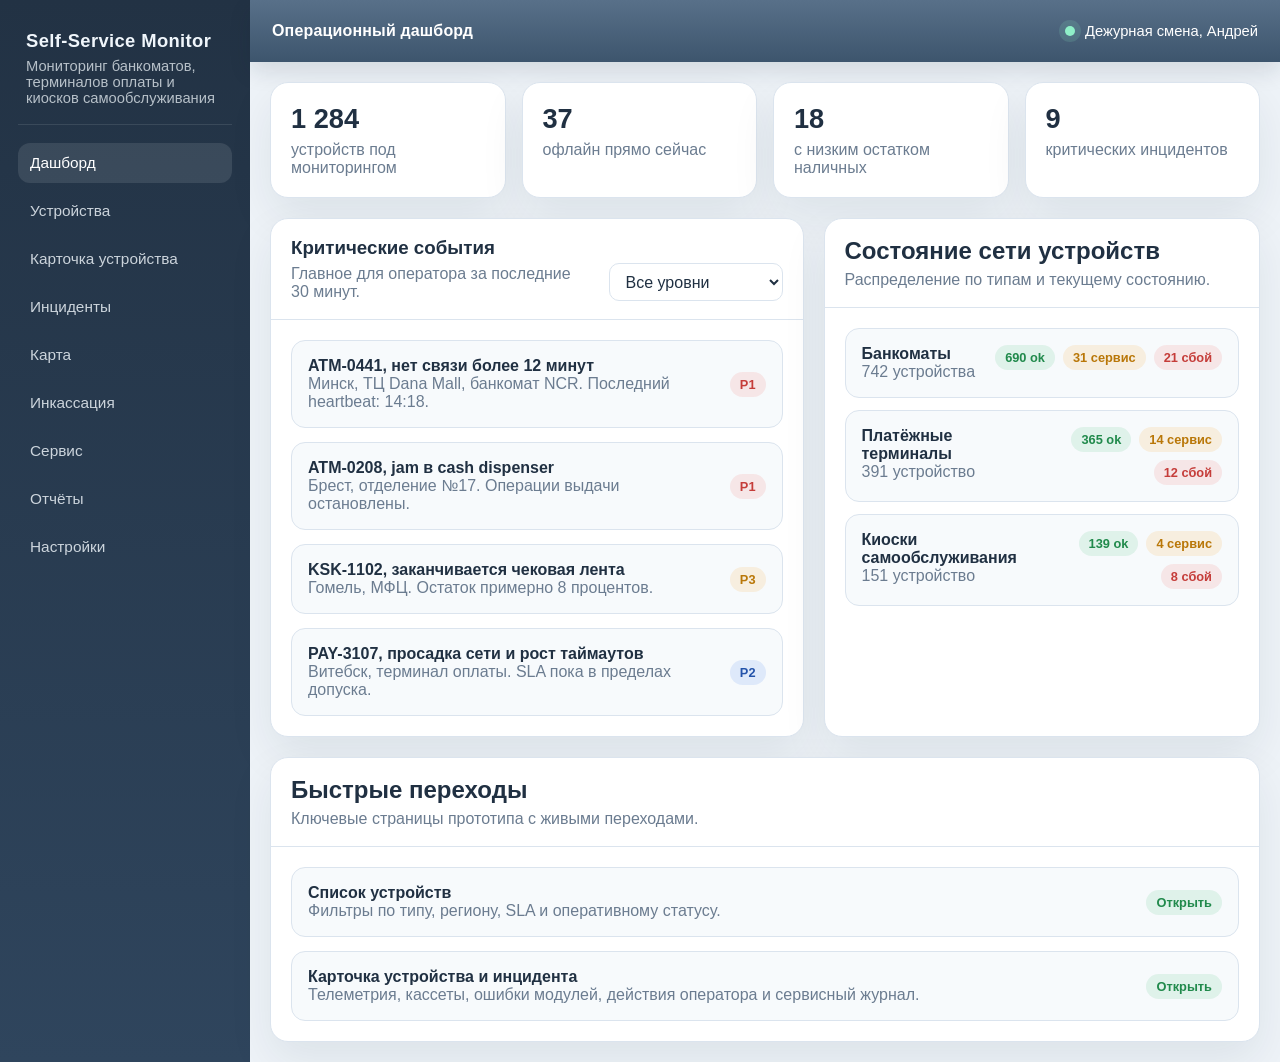
==== commit 6715781e: "Replace prototype with self-service monitoring dashboard" ====
--- a/index.html
+++ b/index.html
@@ -3,183 +3,175 @@
 <head>
   <meta charset="UTF-8" />
   <meta name="viewport" content="width=device-width, initial-scale=1.0" />
-  <title>ParcelHub Admin, почтоматы</title>
-  <meta name="description" content="Список почтоматов и навигация по страницам прототипа системы управления." />
+  <title>Self-Service Monitor, дашборд устройств</title>
+  <meta name="description" content="Прототип системы мониторинга банкоматов, платежных терминалов и киосков самообслуживания." />
   <link rel="stylesheet" href="styles.css" />
 </head>
 <body>
   <div class="app">
     <aside class="sidebar">
       <div class="brand">
-        <strong>ParcelHub Admin</strong>
-        <span>Управление почтоматами, отправлениями и пользователями</span>
+        <strong>Self-Service Monitor</strong>
+        <span>Мониторинг банкоматов, терминалов оплаты и киосков самообслуживания</span>
       </div>
 
       <nav class="menu">
-        <a href="users.html">Пользователи</a>
-        <a href="#">Отправления</a>
-        <a href="#">Чеки</a>
-        <a href="#">Сообщения</a>
-        <a href="#">Размеры ячеек</a>
-        <a href="index.html" class="active">Почтоматы</a>
-        <a href="#">Регионы</a>
-        <a href="#">Группы</a>
-        <a href="#">Договоры</a>
+        <a href="index.html" class="active">Дашборд</a>
+        <a href="devices.html">Устройства</a>
+        <a href="device.html">Карточка устройства</a>
+        <a href="#">Инциденты</a>
+        <a href="#">Карта</a>
+        <a href="#">Инкассация</a>
+        <a href="#">Сервис</a>
+        <a href="#">Отчёты</a>
         <a href="#">Настройки</a>
-        <a href="#">Профиль</a>
       </nav>
     </aside>
 
     <div class="main">
       <header class="topbar">
-        <strong>Список почтоматов</strong>
+        <strong>Операционный дашборд</strong>
         <div class="user">
           <span class="dot"></span>
-          <span>Вход, ANDREI</span>
+          <span>Дежурная смена, Андрей</span>
         </div>
       </header>
 
       <main class="content">
         <section class="stats-grid">
-          <article class="card stat-card">
-            <strong>148</strong>
-            <span class="muted">активных устройств</span>
+          <article class="card stat-card clickable-card" data-href="devices.html?filter=all">
+            <strong>1 284</strong>
+            <span class="muted">устройств под мониторингом</span>
           </article>
-          <article class="card stat-card">
-            <strong>12</strong>
-            <span class="muted">с ошибками</span>
+          <article class="card stat-card clickable-card" data-href="devices.html?filter=offline">
+            <strong>37</strong>
+            <span class="muted">офлайн прямо сейчас</span>
           </article>
-          <article class="card stat-card">
-            <strong>24</strong>
-            <span class="muted">требуют обслуживания</span>
+          <article class="card stat-card clickable-card" data-href="devices.html?filter=cashlow">
+            <strong>18</strong>
+            <span class="muted">с низким остатком наличных</span>
           </article>
-          <article class="card stat-card">
-            <strong>7 842</strong>
-            <span class="muted">свободных ячеек</span>
+          <article class="card stat-card clickable-card" data-href="devices.html?filter=alerts">
+            <strong>9</strong>
+            <span class="muted">критических инцидентов</span>
+          </article>
+        </section>
+
+        <section class="layout-2">
+          <article class="card">
+            <div class="card-head">
+              <div>
+                <h1>Критические события</h1>
+                <p class="page-lead">Главное для оператора за последние 30 минут.</p>
+              </div>
+              <div class="toolbar">
+                <select class="select" id="eventSeverityFilter">
+                  <option value="all">Все уровни</option>
+                  <option value="critical">Критичные</option>
+                  <option value="warning">Предупреждения</option>
+                </select>
+              </div>
+            </div>
+
+            <div class="panel-list" id="eventList">
+              <a class="panel-item event-item" href="device.html?id=ATM-0441" data-severity="critical">
+                <div>
+                  <strong>ATM-0441, нет связи более 12 минут</strong>
+                  <div class="muted">Минск, ТЦ Dana Mall, банкомат NCR. Последний heartbeat: 14:18.</div>
+                </div>
+                <span class="status-chip danger">P1</span>
+              </a>
+              <a class="panel-item event-item" href="device.html?id=ATM-0208" data-severity="critical">
+                <div>
+                  <strong>ATM-0208, jam в cash dispenser</strong>
+                  <div class="muted">Брест, отделение №17. Операции выдачи остановлены.</div>
+                </div>
+                <span class="status-chip danger">P1</span>
+              </a>
+              <a class="panel-item event-item" href="device.html?id=KSK-1102" data-severity="warning">
+                <div>
+                  <strong>KSK-1102, заканчивается чековая лента</strong>
+                  <div class="muted">Гомель, МФЦ. Остаток примерно 8 процентов.</div>
+                </div>
+                <span class="status-chip pause">P3</span>
+              </a>
+              <a class="panel-item event-item" href="device.html?id=PAY-3107" data-severity="warning">
+                <div>
+                  <strong>PAY-3107, просадка сети и рост таймаутов</strong>
+                  <div class="muted">Витебск, терминал оплаты. SLA пока в пределах допуска.</div>
+                </div>
+                <span class="status-chip blue">P2</span>
+              </a>
+            </div>
+          </article>
+
+          <article class="card">
+            <div class="card-head">
+              <div>
+                <h2>Состояние сети устройств</h2>
+                <p>Распределение по типам и текущему состоянию.</p>
+              </div>
+            </div>
+
+            <div class="panel-list compact-panels">
+              <div class="panel-item stat-line">
+                <div>
+                  <strong>Банкоматы</strong>
+                  <div class="muted">742 устройства</div>
+                </div>
+                <div class="mini-badges">
+                  <span class="status-chip active">690 ok</span>
+                  <span class="status-chip pause">31 сервис</span>
+                  <span class="status-chip danger">21 сбой</span>
+                </div>
+              </div>
+              <div class="panel-item stat-line">
+                <div>
+                  <strong>Платёжные терминалы</strong>
+                  <div class="muted">391 устройство</div>
+                </div>
+                <div class="mini-badges">
+                  <span class="status-chip active">365 ok</span>
+                  <span class="status-chip pause">14 сервис</span>
+                  <span class="status-chip danger">12 сбой</span>
+                </div>
+              </div>
+              <div class="panel-item stat-line">
+                <div>
+                  <strong>Киоски самообслуживания</strong>
+                  <div class="muted">151 устройство</div>
+                </div>
+                <div class="mini-badges">
+                  <span class="status-chip active">139 ok</span>
+                  <span class="status-chip pause">4 сервис</span>
+                  <span class="status-chip danger">8 сбой</span>
+                </div>
+              </div>
+            </div>
           </article>
         </section>
 
         <section class="card">
           <div class="card-head">
             <div>
-              <h1>Почтоматы</h1>
-              <p class="page-lead">Кликабельный список устройств. Нажми на строку, чтобы открыть карточку конкретного почтомата.</p>
-            </div>
-            <div class="toolbar">
-              <input class="search" placeholder="Поиск по адресу или ID" />
-              <select class="select">
-                <option>Все регионы</option>
-                <option>Минск</option>
-                <option>Brest</option>
-                <option>Grodno</option>
-              </select>
-              <select class="select">
-                <option>Все статусы</option>
-                <option>Активен</option>
-                <option>Ошибка</option>
-                <option>Обслуживание</option>
-              </select>
-              <button class="button">+ Добавить почтомат</button>
-            </div>
-          </div>
-
-          <div class="table-wrap">
-            <table>
-              <thead>
-                <tr>
-                  <th>Устройство</th>
-                  <th>LUN</th>
-                  <th>Регион</th>
-                  <th>Филиал</th>
-                  <th>Адрес</th>
-                  <th>Тип</th>
-                  <th>Статус</th>
-                  <th>Свободно</th>
-                  <th>Занято</th>
-                </tr>
-              </thead>
-              <tbody>
-                <tr class="clickable-row" data-href="locker.html">
-                  <td class="link-cell">G8101</td>
-                  <td>99999901</td>
-                  <td>Brest</td>
-                  <td>Брест 3</td>
-                  <td>г. Брест, Варшавское шоссе, 43</td>
-                  <td>BELPOST_M</td>
-                  <td><span class="status-chip active">Активен</span></td>
-                  <td>54</td>
-                  <td>18</td>
-                </tr>
-                <tr class="clickable-row" data-href="locker.html">
-                  <td class="link-cell">G8102</td>
-                  <td>99999902</td>
-                  <td>Минск</td>
-                  <td>Минск 7</td>
-                  <td>пр-т Независимости, 54</td>
-                  <td>BELPOST_M</td>
-                  <td><span class="status-chip pause">Обслуживание</span></td>
-                  <td>38</td>
-                  <td>31</td>
-                </tr>
-                <tr class="clickable-row" data-href="locker.html">
-                  <td class="link-cell">G8115</td>
-                  <td>99999915</td>
-                  <td>Гомель</td>
-                  <td>Гомель 2</td>
-                  <td>ул. Советская, 19</td>
-                  <td>BELPOST_S</td>
-                  <td><span class="status-chip active">Активен</span></td>
-                  <td>62</td>
-                  <td>12</td>
-                </tr>
-                <tr class="clickable-row" data-href="locker.html">
-                  <td class="link-cell">G8122</td>
-                  <td>99999922</td>
-                  <td>Grodno</td>
-                  <td>Гродно 1</td>
-                  <td>ул. Ленина, 8</td>
-                  <td>BELPOST_M</td>
-                  <td><span class="status-chip blue">Открыт</span></td>
-                  <td>47</td>
-                  <td>23</td>
-                </tr>
-                <tr class="clickable-row" data-href="locker.html">
-                  <td class="link-cell">G8130</td>
-                  <td>99999930</td>
-                  <td>Могилев</td>
-                  <td>Могилев 4</td>
-                  <td>ул. Первомайская, 12</td>
-                  <td>BELPOST_L</td>
-                  <td><span class="status-chip pause">Ошибка</span></td>
-                  <td>29</td>
-                  <td>40</td>
-                </tr>
-              </tbody>
-            </table>
-          </div>
-        </section>
-
-        <section class="card">
-          <div class="card-head">
-            <div>
               <h2>Быстрые переходы</h2>
-              <p>Сценарии, которые чаще всего нужны оператору или администратору.</p>
+              <p>Ключевые страницы прототипа с живыми переходами.</p>
             </div>
           </div>
           <div class="panel-list">
-            <a class="panel-item" href="locker.html">
+            <a class="panel-item" href="devices.html">
               <div>
-                <strong>Открыть карточку почтомата</strong>
-                <div class="muted">Просмотр статусов ячеек, адреса, параметров устройства и действий по ячейкам.</div>
+                <strong>Список устройств</strong>
+                <div class="muted">Фильтры по типу, региону, SLA и оперативному статусу.</div>
               </div>
-              <span class="status-chip active">Перейти</span>
+              <span class="status-chip active">Открыть</span>
             </a>
-            <a class="panel-item" href="users.html">
+            <a class="panel-item" href="device.html?id=ATM-0441">
               <div>
-                <strong>Открыть список пользователей</strong>
-                <div class="muted">Операторы, техники, администраторы филиалов и журнал активности.</div>
+                <strong>Карточка устройства и инцидента</strong>
+                <div class="muted">Телеметрия, кассеты, ошибки модулей, действия оператора и сервисный журнал.</div>
               </div>
-              <span class="status-chip active">Перейти</span>
+              <span class="status-chip active">Открыть</span>
             </a>
           </div>
         </section>
@@ -188,4 +180,4 @@
   </div>
   <script src="app.js"></script>
 </body>
-</html>
+</html>
--- a/styles.css
+++ b/styles.css
@@ -193,6 +193,12 @@
   font-weight: 700;
 }
 
+.button:disabled,
+.small-button:disabled {
+  opacity: 0.7;
+  cursor: default;
+}
+
 .ghost-button {
   background: #edf7f5;
   color: var(--accent-dark);
@@ -266,7 +272,8 @@
   background: #f0fbf8;
 }
 
-tr.clickable-row {
+tr.clickable-row,
+.clickable-card {
   cursor: pointer;
 }
 
@@ -294,6 +301,11 @@
   color: #2353aa;
 }
 
+.status-chip.danger {
+  background: rgba(239, 83, 80, 0.12);
+  color: #c53d3a;
+}
+
 .layout-2 {
   display: grid;
   grid-template-columns: 1.1fr 0.9fr;
@@ -319,7 +331,7 @@
 }
 
 .field--wide {
-  grid-column: span 3;
+  grid-column: span 2;
 }
 
 .stats-grid {
@@ -336,143 +348,6 @@
   display: block;
   font-size: 1.7rem;
   margin-bottom: 6px;
-}
-
-.legend {
-  padding: 0 20px 20px;
-  display: grid;
-  grid-template-columns: repeat(5, minmax(0, 1fr));
-  gap: 10px;
-}
-
-.legend-item {
-  min-height: 54px;
-  border-radius: 12px;
-  display: grid;
-  place-items: center;
-  font-weight: 700;
-  color: #fff;
-  text-align: center;
-  padding: 10px;
-}
-
-.legend-gray { background: #bfc6cf; color: #273240; }
-.legend-red { background: var(--red); }
-.legend-green { background: var(--green); }
-.legend-orange { background: var(--orange); }
-.legend-blue { background: #4964d2; }
-
-.locker-card {
-  padding: 20px;
-}
-
-.locker-meta {
-  display: flex;
-  justify-content: space-between;
-  align-items: center;
-  gap: 12px;
-  margin-bottom: 18px;
-}
-
-.locker-grid {
-  display: grid;
-  grid-template-columns: repeat(7, minmax(0, 1fr));
-  gap: 8px;
-  margin-bottom: 18px;
-}
-
-.cell {
-  min-height: 64px;
-  border-radius: 12px;
-  display: grid;
-  place-items: center;
-  font-weight: 800;
-  color: #fff;
-  box-shadow: inset 0 -2px 0 rgba(255,255,255,0.08);
-  cursor: pointer;
-  transition: transform 0.15s ease, box-shadow 0.15s ease;
-}
-
-.cell:hover {
-  transform: translateY(-1px);
-  box-shadow: inset 0 -2px 0 rgba(255,255,255,0.08), 0 8px 18px rgba(0,0,0,0.12);
-}
-
-.cell.is-selected {
-  outline: 3px solid rgba(47, 111, 235, 0.24);
-}
-
-.cell.green { background: var(--green); }
-.cell.red { background: var(--red); }
-.cell.orange { background: var(--orange); }
-.cell.gray { background: #c6ccd4; color: #2d3640; }
-.cell.blue { background: #4964d2; }
-
-.locker-side {
-  display: grid;
-  grid-template-columns: 1fr 120px 1fr;
-  gap: 10px;
-  align-items: center;
-  margin-bottom: 20px;
-}
-
-.terminal-preview {
-  min-height: 220px;
-  border-radius: 18px;
-  background: linear-gradient(180deg, #cdd4db, #aeb7c1);
-  border: 1px solid #a9b4bf;
-  display: grid;
-  place-items: center;
-  position: relative;
-  color: #38485a;
-  font-weight: 700;
-}
-
-.terminal-preview::before {
-  content: "Экран";
-  position: absolute;
-  top: 26px;
-  width: 82px;
-  height: 62px;
-  border-radius: 10px;
-  background: #f5fbff;
-  display: grid;
-  place-items: center;
-  border: 1px solid #9aa7b3;
-}
-
-.terminal-preview::after {
-  content: "🧾";
-  position: absolute;
-  bottom: 26px;
-  font-size: 1.8rem;
-}
-
-.detail-grid {
-  display: grid;
-  grid-template-columns: repeat(3, minmax(0, 1fr));
-  gap: 14px;
-  padding: 0 20px 20px;
-}
-
-.detail-actions {
-  padding: 0 20px 20px;
-  display: flex;
-  justify-content: space-between;
-  gap: 12px;
-  flex-wrap: wrap;
-}
-
-.danger-button {
-  background: rgba(239, 83, 80, 0.14);
-  color: #cf3e3b;
-  border: 1px solid rgba(239, 83, 80, 0.18);
-}
-
-.success-button {
-  background: rgba(54, 179, 106, 0.14);
-  color: #218a4c;
-  border: 1px solid rgba(54, 179, 106, 0.18);
 }
 
 .link-cell {
@@ -497,24 +372,90 @@
   background: var(--surface-soft);
 }
 
+.compact-panels {
+  gap: 12px;
+}
+
+.stat-line,
+.timeline-item {
+  align-items: flex-start;
+}
+
+.mini-badges {
+  display: flex;
+  gap: 8px;
+  flex-wrap: wrap;
+  justify-content: flex-end;
+}
+
+.locker-card {
+  padding: 20px;
+}
+
+.locker-meta {
+  display: flex;
+  justify-content: space-between;
+  align-items: center;
+  gap: 12px;
+  margin-bottom: 18px;
+}
+
+.module-grid {
+  display: grid;
+  grid-template-columns: repeat(3, minmax(0, 1fr));
+  gap: 10px;
+  margin-bottom: 18px;
+}
+
+.cell {
+  min-height: 78px;
+  border-radius: 12px;
+  display: grid;
+  place-items: center;
+  font-weight: 800;
+  color: #fff;
+  box-shadow: inset 0 -2px 0 rgba(255,255,255,0.08);
+  cursor: pointer;
+  transition: transform 0.15s ease, box-shadow 0.15s ease;
+}
+
+.cell:hover {
+  transform: translateY(-1px);
+  box-shadow: inset 0 -2px 0 rgba(255,255,255,0.08), 0 8px 18px rgba(0,0,0,0.12);
+}
+
+.cell.is-selected {
+  outline: 3px solid rgba(47, 111, 235, 0.24);
+}
+
+.cell.green { background: var(--green); }
+.cell.red { background: var(--red); }
+.cell.orange { background: var(--orange); }
+.cell.gray { background: #c6ccd4; color: #2d3640; }
+.cell.blue { background: #4964d2; }
+
+.detail-grid {
+  display: grid;
+  grid-template-columns: repeat(3, minmax(0, 1fr));
+  gap: 14px;
+  padding: 0 20px 20px;
+}
+
+.no-top-padding {
+  padding-top: 0;
+}
+
 @media (max-width: 1200px) {
   .layout-2,
   .form-grid,
   .detail-grid,
-  .stats-grid {
+  .stats-grid,
+  .module-grid {
     grid-template-columns: 1fr;
   }
 
   .field--wide {
     grid-column: auto;
-  }
-
-  .legend {
-    grid-template-columns: 1fr 1fr;
-  }
-
-  .locker-side {
-    grid-template-columns: 1fr;
   }
 }
 
@@ -544,23 +485,17 @@
   .card-head,
   .form-grid,
   .locker-card,
-  .legend,
   .detail-grid,
-  .detail-actions,
   .panel-list {
     padding-left: 14px;
     padding-right: 14px;
   }
 
-  .legend {
-    grid-template-columns: 1fr;
-  }
-
-  .locker-grid {
-    grid-template-columns: repeat(4, minmax(0, 1fr));
-  }
-
   .menu {
     grid-template-columns: 1fr;
   }
-}
+
+  .search {
+    min-width: 100%;
+  }
+}
